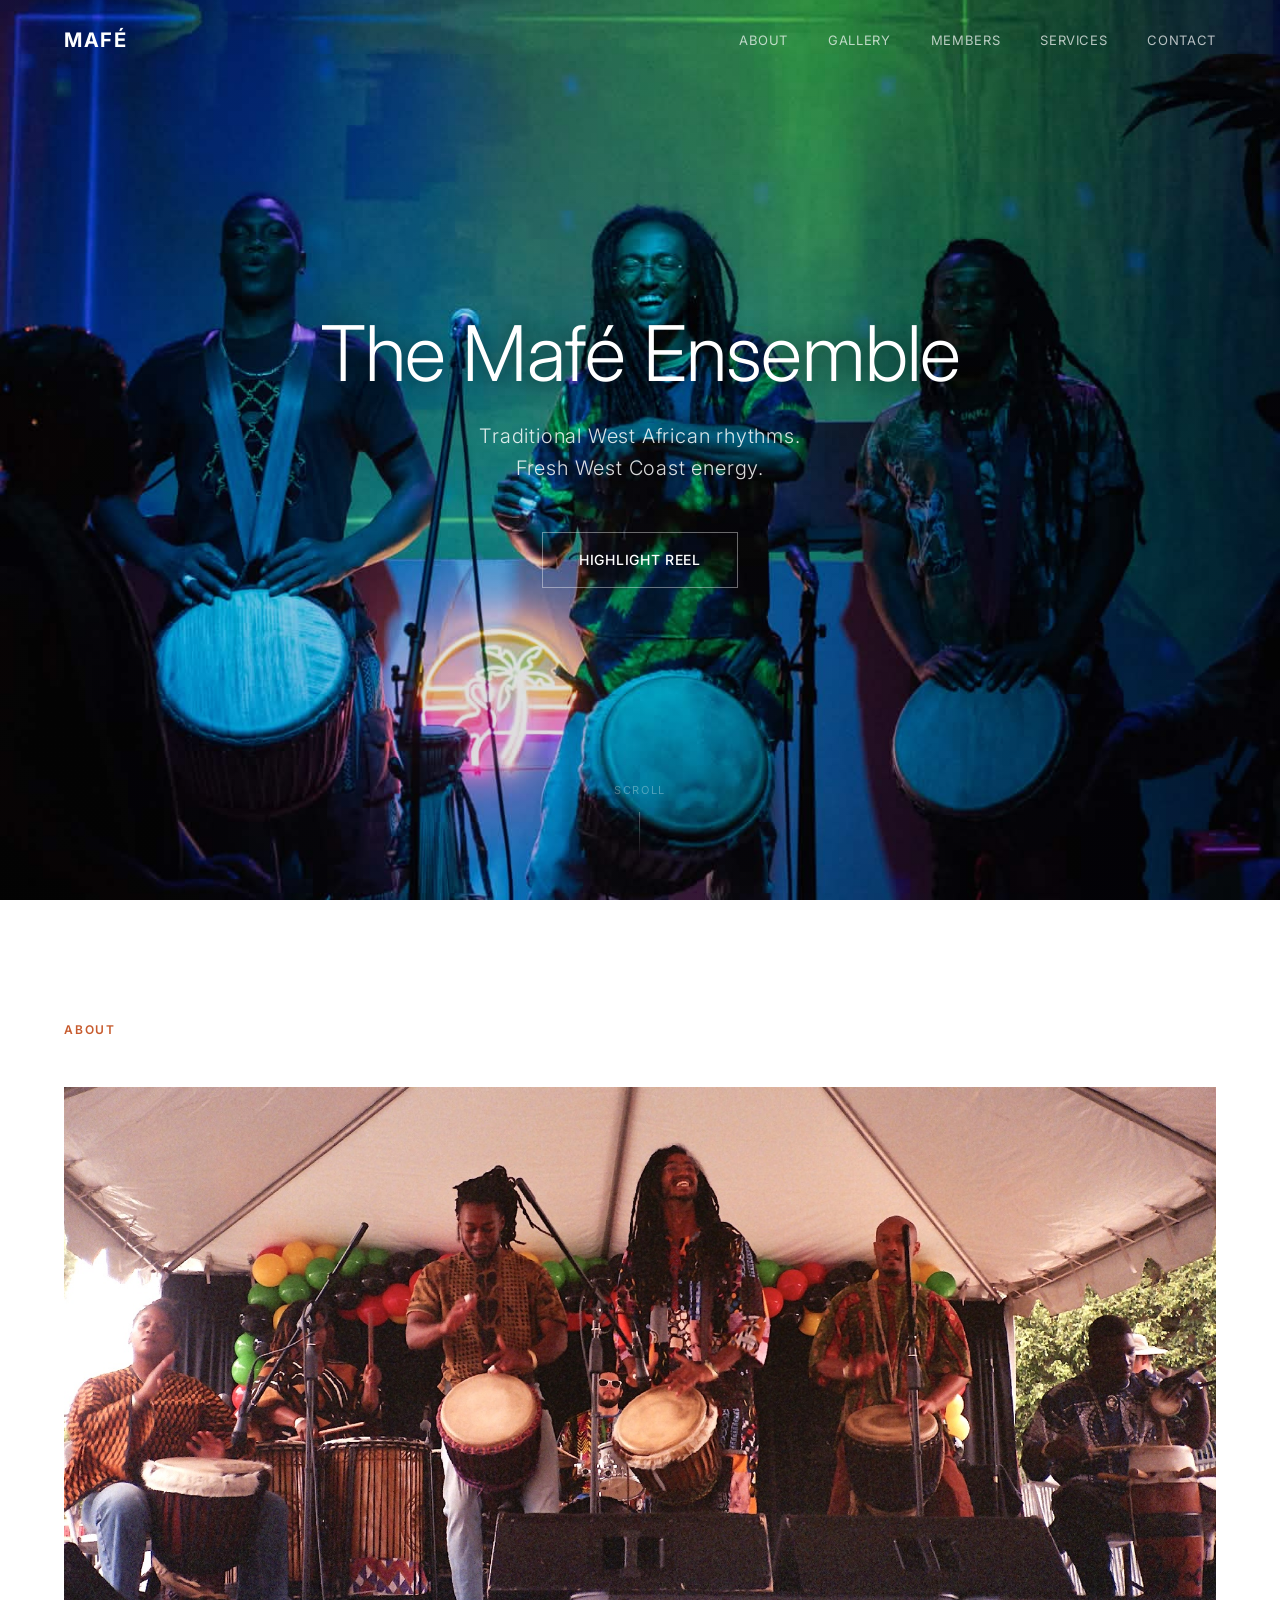
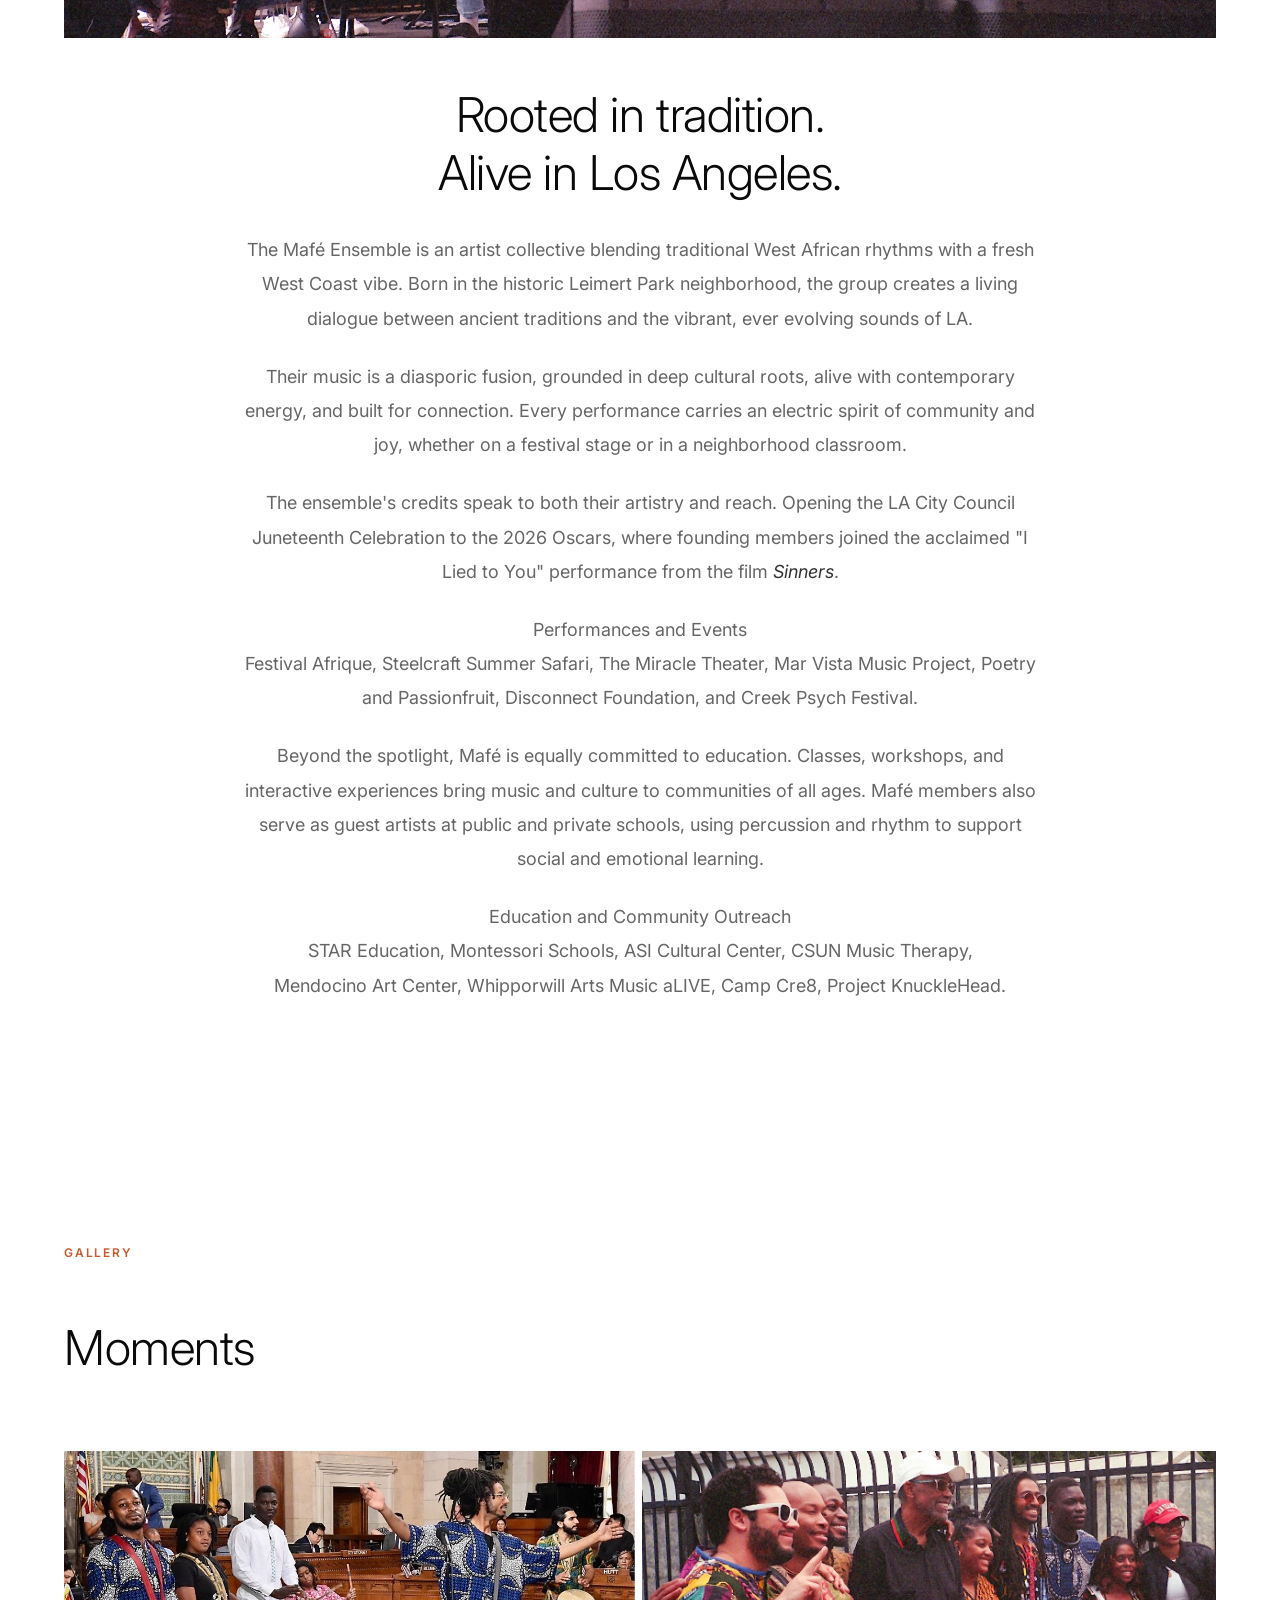
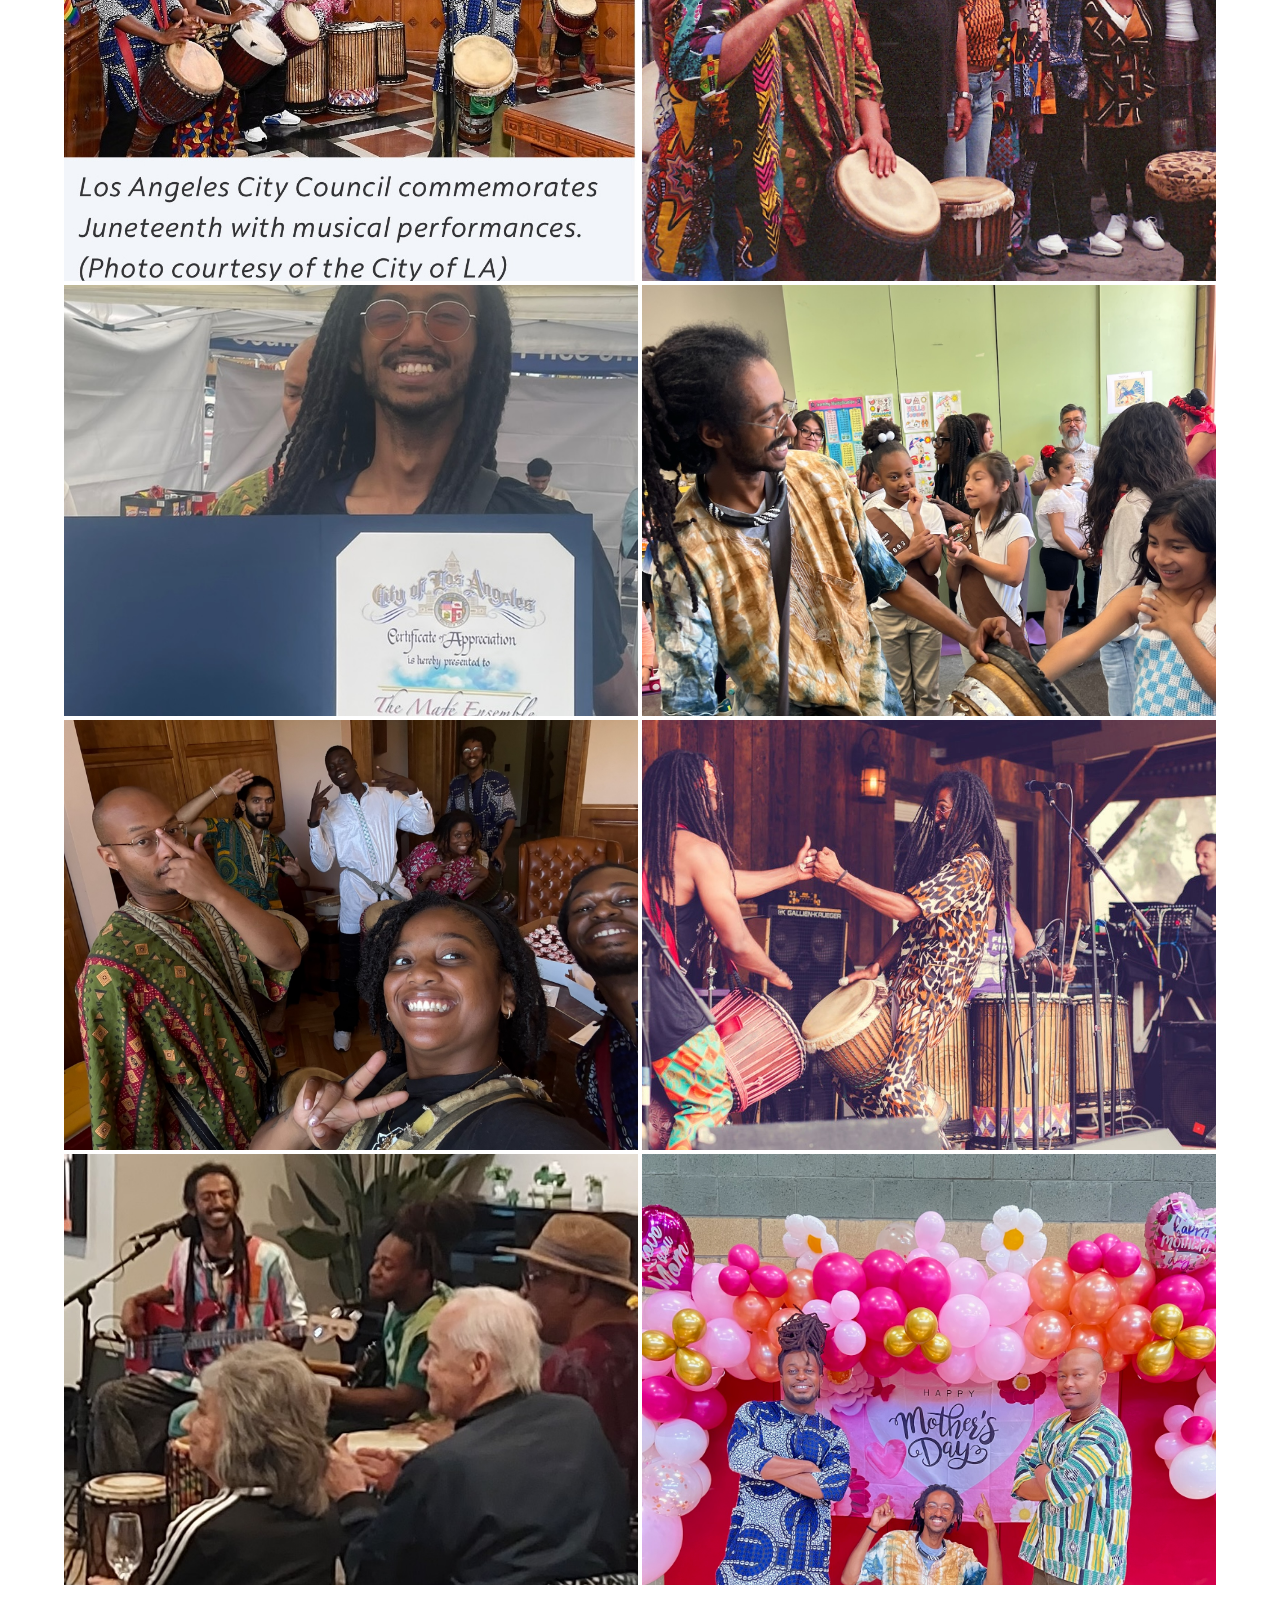
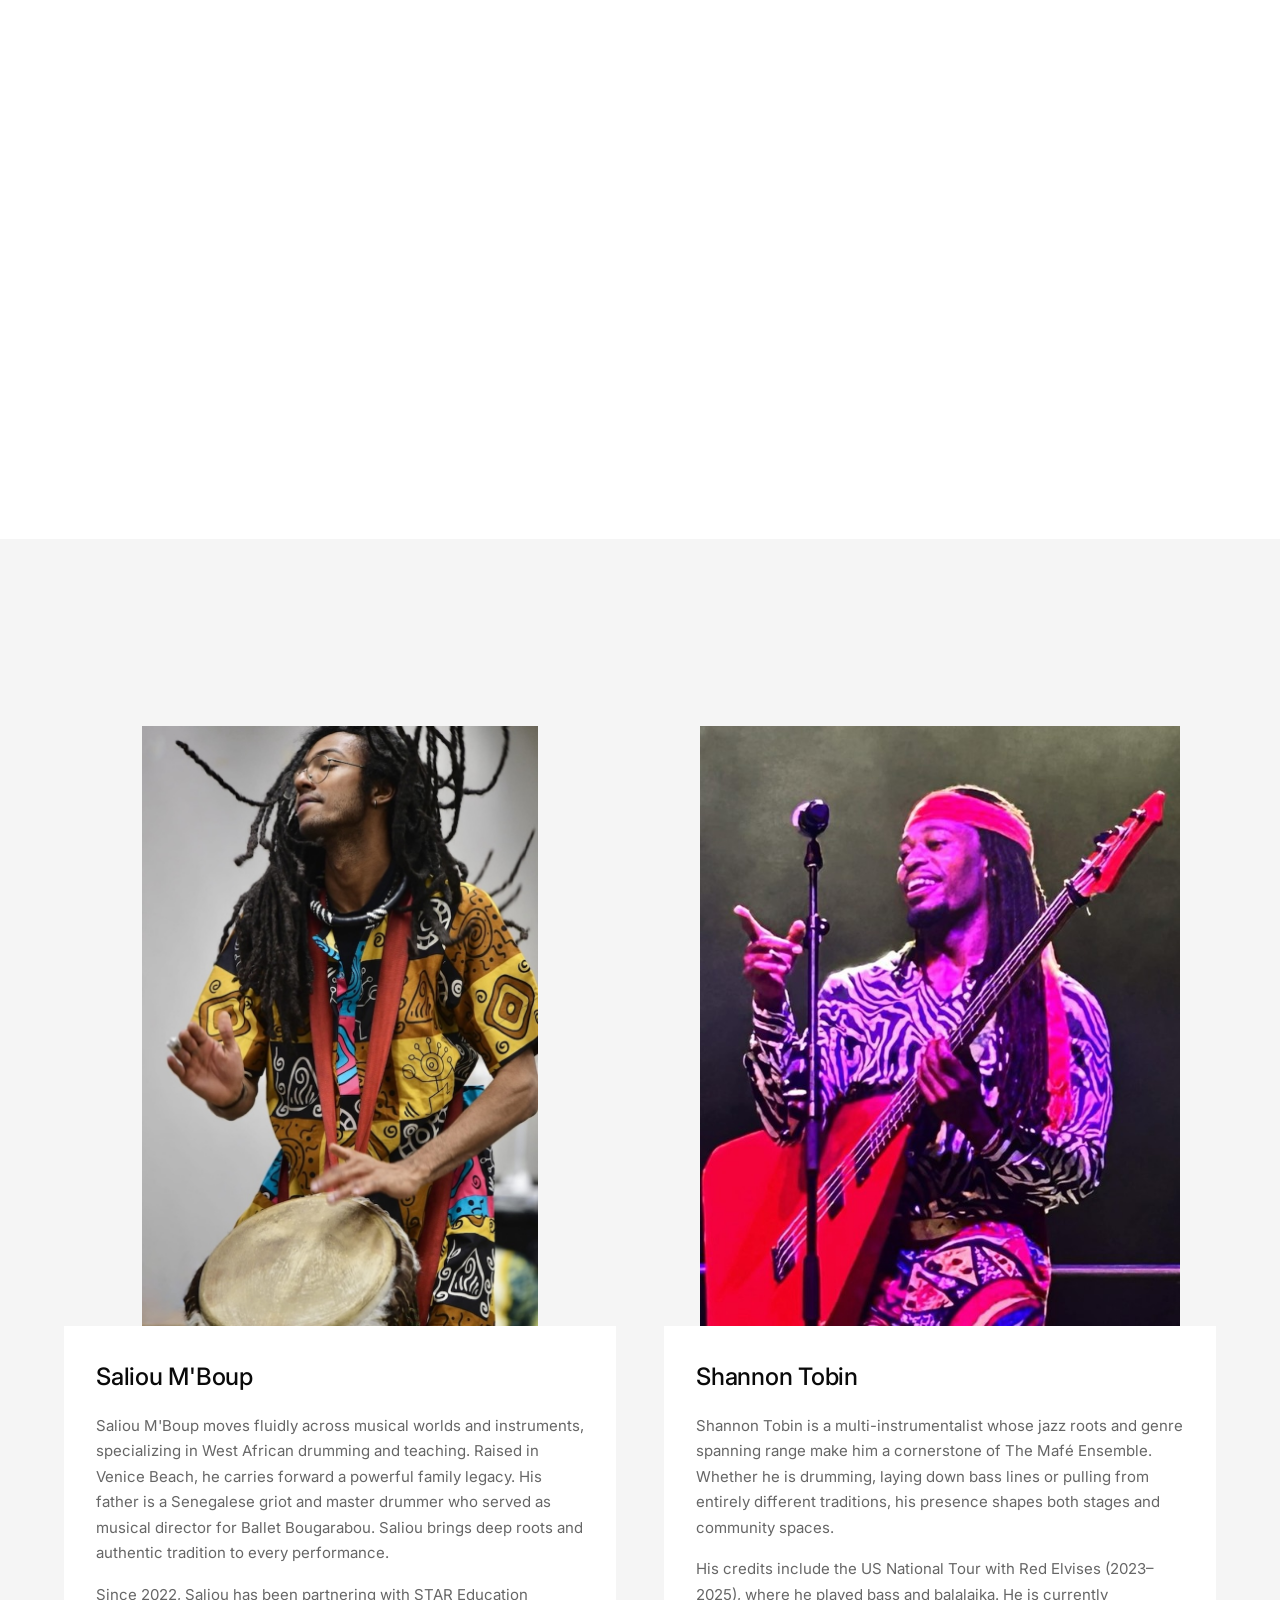
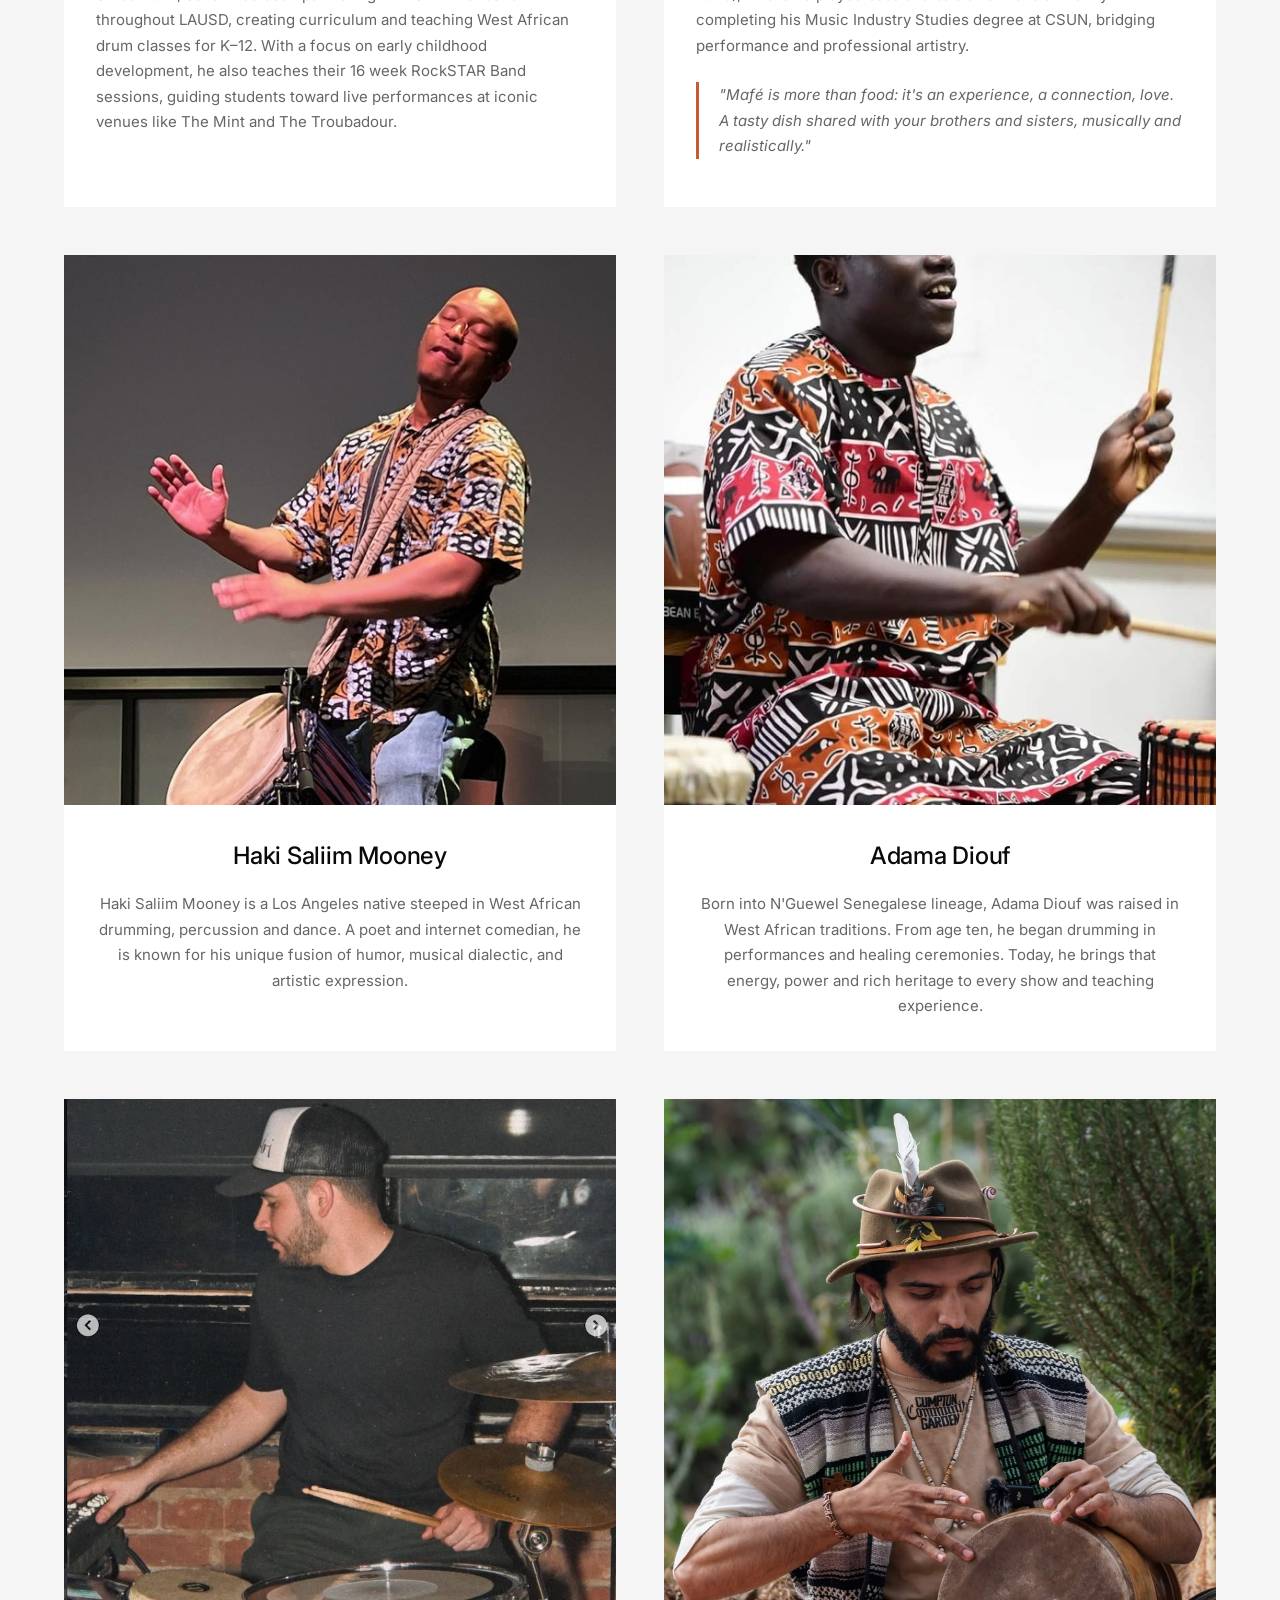
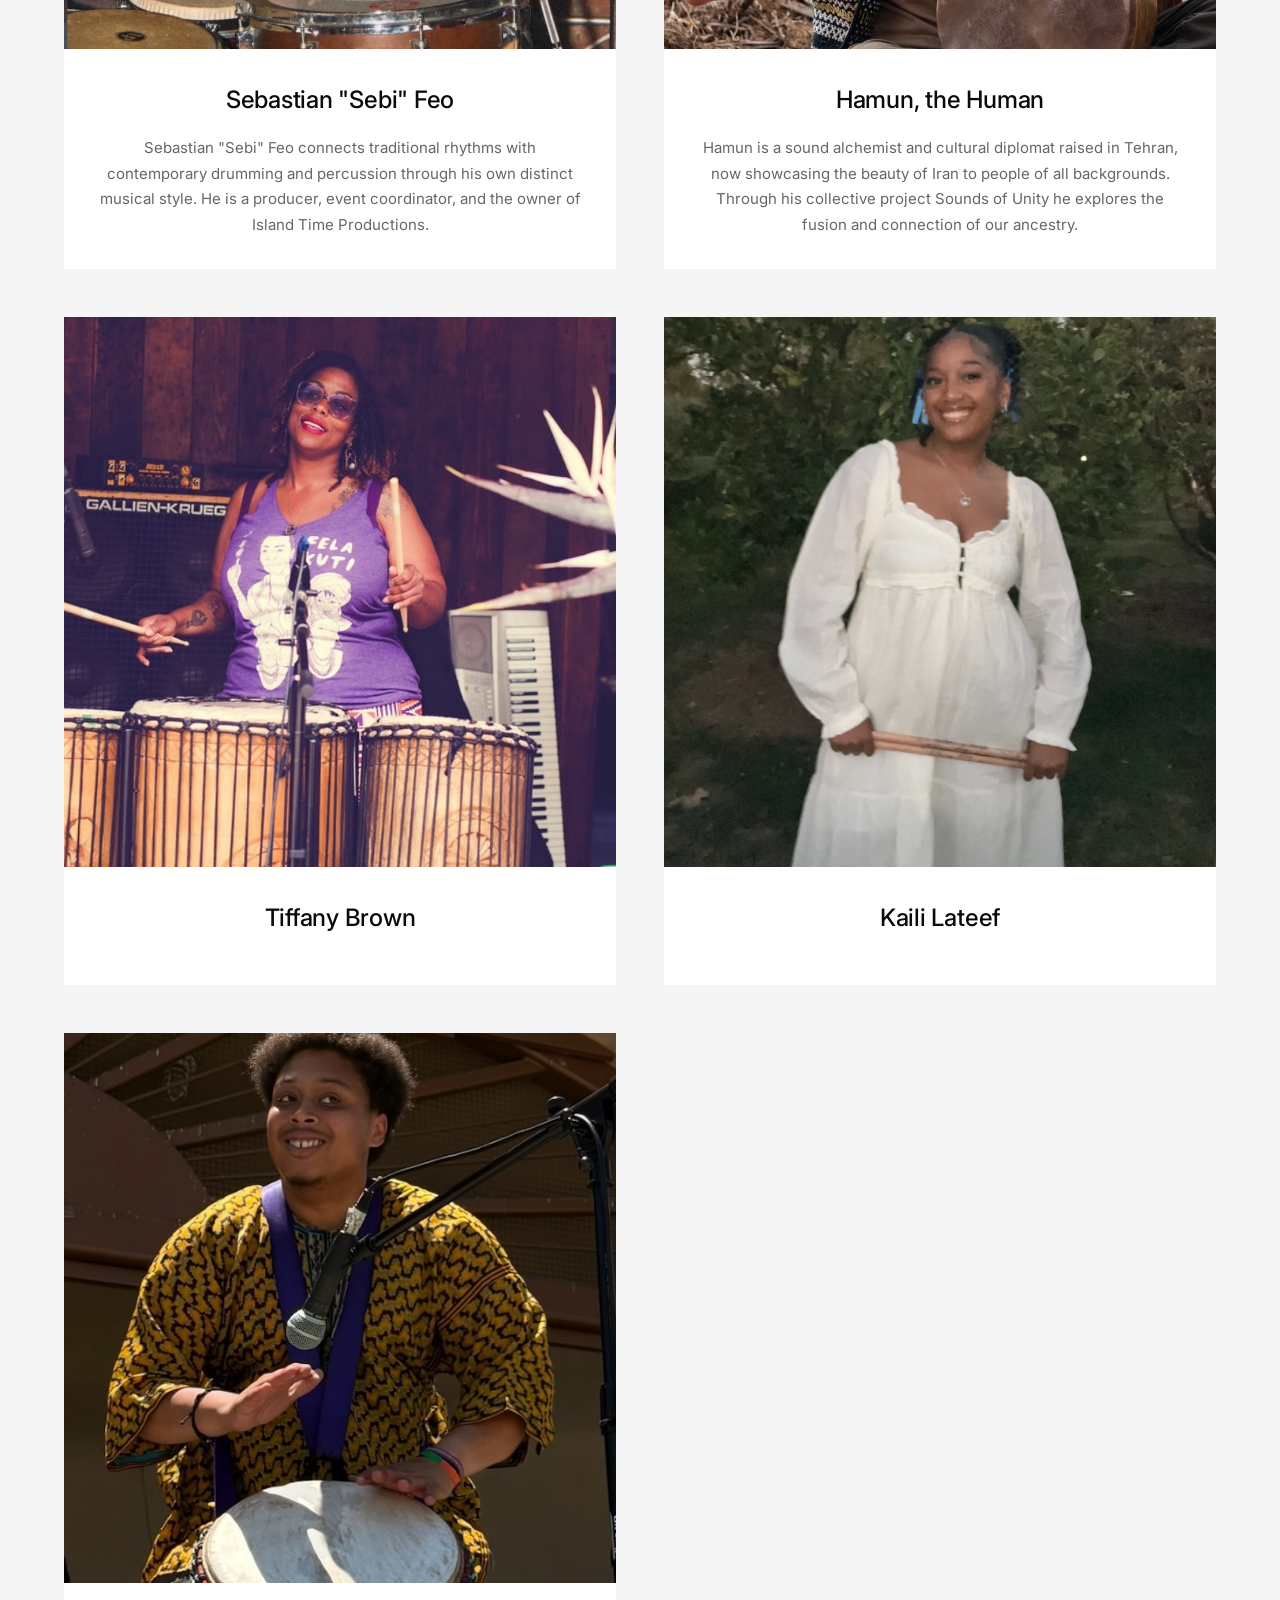
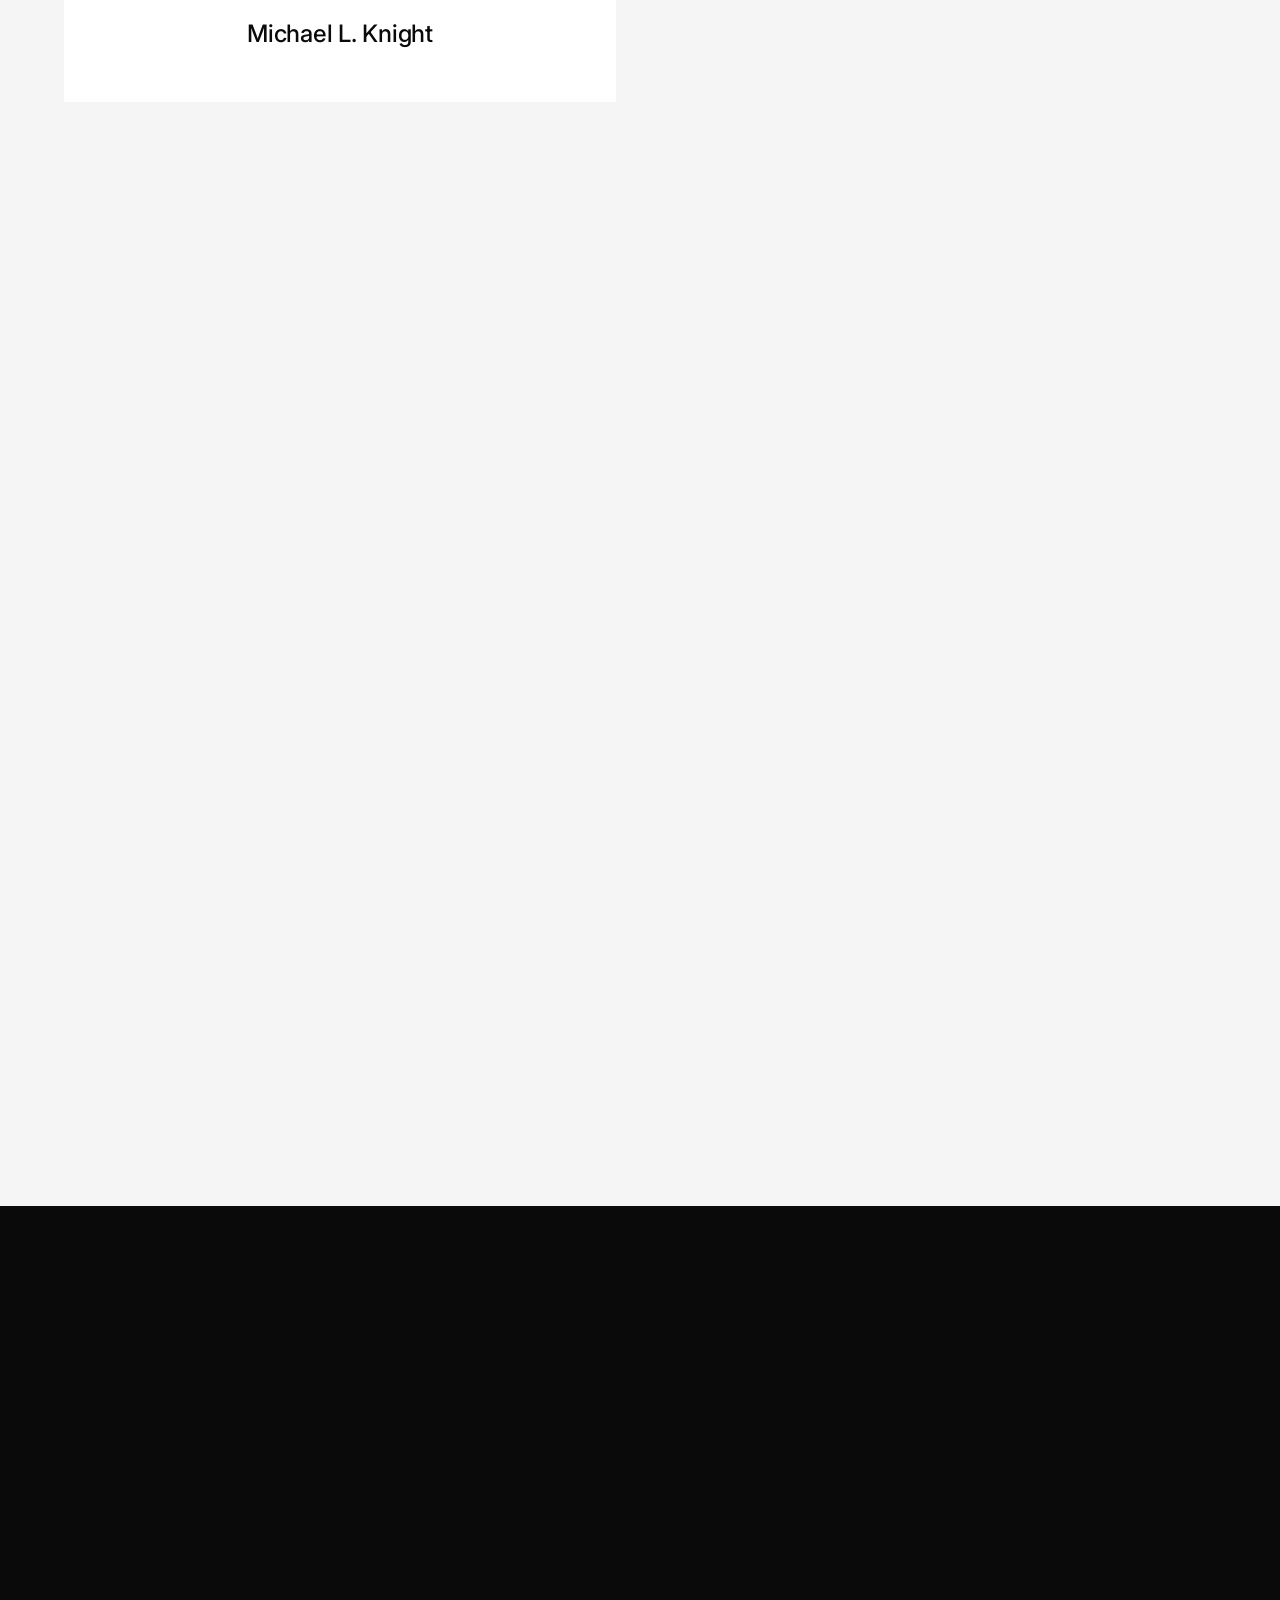
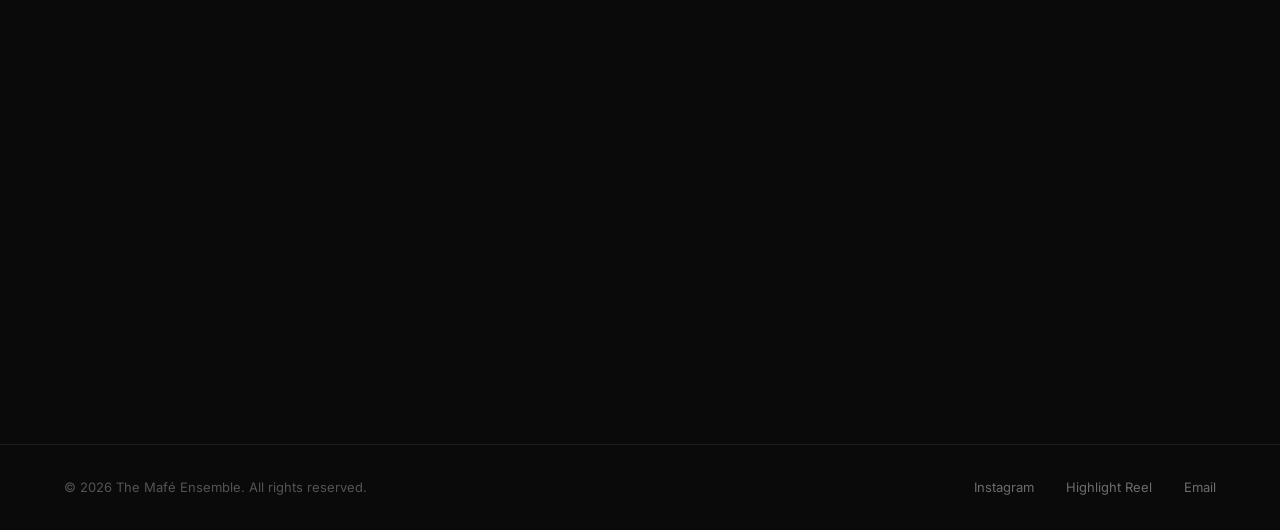
==== index.html @ 65947953 "Update about page education paragraph" ====
<!DOCTYPE html>
<html lang="en">
<head>
  <meta charset="UTF-8">
  <meta name="viewport" content="width=device-width, initial-scale=1.0">
  <title>The Mafé Ensemble — Traditional West African Rhythms</title>
  <meta name="description" content="The Mafé Ensemble is a West African drum collective based in Leimert Park, Los Angeles. Traditional West African rhythms with fresh West Coast energy.">
  
  <!-- Favicon -->
  <link rel="icon" href="data:image/svg+xml,<svg xmlns='http://www.w3.org/2000/svg' viewBox='0 0 100 100'><text y='.9em' font-size='90'>🥁</text></svg>">
  
  <!-- Social Meta Tags -->
  <meta property="og:title" content="The Mafé Ensemble — Traditional West African Rhythms">
  <meta property="og:description" content="West African drum collective based in Leimert Park, Los Angeles. Available for performances, workshops, and events.">
  <meta property="og:type" content="website">
  <meta property="og:url" content="https://themafeensemble.com">
  <meta property="og:image" content="./images/social-preview.jpg">
  <meta name="twitter:card" content="summary_large_image">
  
  <link rel="preconnect" href="https://fonts.googleapis.com">
  <link rel="preconnect" href="https://fonts.gstatic.com" crossorigin>
  <link href="https://fonts.googleapis.com/css2?family=Inter:wght@300;400;500;600;700&display=swap" rel="stylesheet">
  <link rel="stylesheet" href="styles.css">
</head>
<body>

  <!-- Navigation -->
  <nav class="nav" id="nav">
    <div class="nav__inner">
      <a href="#" class="nav__logo">Mafé</a>
      <button class="nav__toggle" id="nav-toggle" aria-label="Toggle menu">
        <span></span>
        <span></span>
        <span></span>
      </button>
      <ul class="nav__links" id="nav-links">
        <li><a href="#about">About</a></li>
        <li><a href="#gallery">Gallery</a></li>
        <li><a href="#members">Members</a></li>
        <li><a href="#services">Services</a></li>
        <li><a href="#contact">Contact</a></li>
      </ul>
    </div>
  </nav>

  <!-- Hero Section -->
  <header class="hero" id="hero">
    <!-- PHOTO INSTRUCTION: Replace the CSS background-image in styles.css -->
    <!-- with your group photo. Look for: .hero { background-image: ... } -->
    <div class="hero__bg"></div>
    <div class="hero__overlay"></div>
    <div class="hero__content">
      <h1 class="hero__title">The Mafé Ensemble</h1>
      <p class="hero__subtitle">Traditional West African rhythms.<br>Fresh West Coast energy.</p>
      <div class="hero__actions">
        <a href="https://youtube.com/shorts/HOGUIXe6sR4" target="_blank" rel="noopener noreferrer" class="btn btn--outline">Highlight Reel</a>
      </div>
    </div>
    <div class="hero__scroll">
      <span>Scroll</span>
      <div class="hero__scroll-line"></div>
    </div>
  </header>

  <!-- About Section -->
  <section class="section about" id="about">
    <div class="container">
      <div class="section__label">About</div>
      <div class="about__layout">
        <div class="about__image">
          <img src="./images/about-ensemble-new.jpg" alt="The Mafé Ensemble performing" loading="lazy">
        </div>
        <div class="about__text">
          <h2 class="about__heading">Rooted in tradition.<br>Alive in Los Angeles.</h2>
          <p>The Mafé Ensemble is an artist collective blending traditional West African rhythms with a fresh West Coast vibe. Born in the historic Leimert Park neighborhood, the group creates a living dialogue between ancient traditions and the vibrant, ever evolving sounds of LA.</p>
          <p>Their music is a diasporic fusion, grounded in deep cultural roots, alive with contemporary energy, and built for connection. Every performance carries an electric spirit of community and joy, whether on a festival stage or in a neighborhood classroom.</p>
          <p>The ensemble's credits speak to both their artistry and reach. Opening the LA City Council Juneteenth Celebration to the 2026 Oscars, where founding members joined the acclaimed "I Lied to You" performance from the film <em>Sinners</em>.</p>
          <p>Performances and Events<br>Festival Afrique, Steelcraft Summer Safari, The Miracle Theater, Mar Vista Music Project, Poetry and Passionfruit, Disconnect Foundation, and Creek Psych Festival.</p>
          <p>Beyond the spotlight, Mafé is equally committed to education. Classes, workshops, and interactive experiences bring music and culture to communities of all ages. Mafé members also serve as guest artists at public and private schools, using percussion and rhythm to support social and emotional learning.</p>
          <p>Education and Community Outreach<br>STAR Education, Montessori Schools, ASI Cultural Center, CSUN Music Therapy, Mendocino&nbsp;Art&nbsp;Center, Whipporwill Arts Music aLIVE, Camp Cre8, Project KnuckleHead.</p>
        </div>
      </div>
    </div>
  </section>

  <!-- Gallery Section -->
  <section class="section gallery" id="gallery">
    <div class="container">
      <div class="section__label">Gallery</div>
      <h2 class="gallery__heading">Moments</h2>
      <div class="gallery__grid">
        <div class="gallery__item">
          <img src="./images/gallery/photo-H.jpg" alt="Gallery photo H" loading="lazy" style="object-position: center 60%;">
        </div>
        <div class="gallery__item">
          <img src="./images/gallery/photo-E.jpg" alt="Gallery photo E" loading="lazy" style="object-position: center 60%;">
        </div>
        <div class="gallery__item">
          <img src="./images/gallery/photo-J.jpg" alt="Gallery photo J" loading="lazy">
        </div>
        <div class="gallery__item">
          <img src="./images/gallery/photo-B.jpg" alt="Gallery photo B" loading="lazy">
        </div>
        <div class="gallery__item">
          <img src="./images/gallery/photo-G.jpg" alt="Gallery photo G" loading="lazy">
        </div>
        <div class="gallery__item">
          <img src="./images/gallery/photo-A.jpg" alt="Gallery photo A" loading="lazy">
        </div>
        <div class="gallery__item">
          <img src="./images/gallery/photo-I.jpg" alt="Gallery photo I" loading="lazy">
        </div>
        <div class="gallery__item">
          <img src="./images/gallery/photo-C.jpg" alt="Gallery photo C" loading="lazy">
        </div>
        <div class="gallery__item">
          <img src="./images/gallery/photo-K.jpg" alt="Gallery photo K" loading="lazy">
        </div>
        <div class="gallery__item" >
          <img src="./images/gallery/photo-L.jpg" alt="Gallery photo L" loading="lazy" class="gallery__img--contain">
        </div>

      </div>
    </div>
  </section>

  <!-- Members Section -->
  <section class="section members" id="members">
    <div class="container">
      <div class="section__label">Members</div>
      
      <!-- Featured Members - Masonry Layout -->
      <div class="members__masonry">
        <article class="member-masonry member-masonry--tall member-masonry--sal">
          <div class="member-masonry__image">
            <img src="./sal-member.jpg" alt="Saliou M'Boup" loading="lazy">
          </div>
          <div class="member-masonry__info">
            <h3 class="member-masonry__name">Saliou M'Boup</h3>
            <div class="member-masonry__bio">
              <p>Saliou M'Boup moves fluidly across musical worlds and instruments, specializing in West African drumming and teaching. Raised in Venice Beach, he carries forward a powerful family legacy. His father is a Senegalese griot and master drummer who served as musical director for Ballet Bougarabou. Saliou brings deep roots and authentic tradition to every performance.</p>
              <p>Since 2022, Saliou has been partnering with STAR Education throughout LAUSD, creating curriculum and teaching West African drum classes for K–12. With a focus on early childhood development, he also teaches their 16 week RockSTAR Band sessions, guiding students toward live performances at iconic venues like The Mint and The Troubadour.</p>
            </div>
          </div>
        </article>
        <article class="member-masonry member-masonry--tall member-masonry--shannon">
          <div class="member-masonry__image">
            <img src="./shannon-member.jpg" alt="Shannon Tobin" loading="lazy">
          </div>
          <div class="member-masonry__info">
            <h3 class="member-masonry__name">Shannon Tobin</h3>
            <div class="member-masonry__bio">
              <p>Shannon Tobin is a multi-instrumentalist whose jazz roots and genre spanning range make him a cornerstone of The Mafé Ensemble. Whether he is drumming, laying down bass lines or pulling from entirely different traditions, his presence shapes both stages and community spaces.</p>
              <p>His credits include the US National Tour with Red Elvises (2023–2025), where he played bass and balalaika. He is currently completing his Music Industry Studies degree at CSUN, bridging performance and professional artistry.</p>
              <p class="member-masonry__quote">"Mafé is more than food: it's an experience, a connection, love. A tasty dish shared with your brothers and sisters, musically and realistically."</p>
            </div>
          </div>
        </article>
      </div>
      
      <!-- Other Members Row -->
      <div class="members__grid members__grid--secondary">
<article class="member-card">
          <div class="member-card__image">
            <img src="./haki-member.jpg" alt="Haki Saliim Mooney" loading="lazy" style="object-position: center 15%;">
          </div>
          <div class="member-card__info">
            <h3 class="member-card__name">Haki Saliim Mooney</h3>
            <p class="member-card__bio">Haki Saliim Mooney is a Los Angeles native steeped in West African drumming, percussion and dance. A poet and internet comedian, he is known for his unique fusion of humor, musical dialectic, and artistic expression.</p>
          </div>
        </article>
<article class="member-card">
          <div class="member-card__image">
            <img src="./adama-member.jpg" alt="Adama Diouf" loading="lazy">
          </div>
          <div class="member-card__info">
            <h3 class="member-card__name">Adama Diouf</h3>
            <p class="member-card__bio">Born into N'Guewel Senegalese lineage, Adama Diouf was raised in West African traditions. From age ten, he began drumming in performances and healing ceremonies. Today, he brings that energy, power and rich heritage to every show and teaching experience.</p>
          </div>
        </article>

<article class="member-card">
          <div class="member-card__image">
            <img src="./sebi-member.png" alt="Sebastian Sebi Feo" loading="lazy">
          </div>
          <div class="member-card__info">
            <h3 class="member-card__name">Sebastian "Sebi" Feo</h3>
            <p class="member-card__bio">Sebastian "Sebi" Feo connects traditional rhythms with contemporary drumming and percussion through his own distinct musical style. He is a producer, event coordinator, and the owner of Island Time Productions.</p>
          </div>
        </article>
        <article class="member-card">
          <div class="member-card__image">
            <img src="./hamun-member.jpg" alt="Hamun, the Human" loading="lazy">
          </div>
          <div class="member-card__info">
            <h3 class="member-card__name" style="white-space: nowrap;">Hamun, the Human</h3>
            <p class="member-card__bio">Hamun is a sound alchemist and cultural diplomat raised in Tehran, now showcasing the beauty of Iran to people of all backgrounds. Through his collective project Sounds of Unity he explores the fusion and connection of our ancestry.</p>
          </div>
        </article>
<article class="member-card">
          <div class="member-card__image">
            <img src="./member-new.jpg" alt="Tiffany Brown" loading="lazy">
          </div>
          <div class="member-card__info">
            <h3 class="member-card__name">Tiffany Brown</h3>
          </div>
        </article>
<article class="member-card">
          <div class="member-card__image">
            <img src="./kaili-member.jpg" alt="Kaili Lateef" loading="lazy">
          </div>
          <div class="member-card__info">
            <h3 class="member-card__name">Kaili Lateef</h3>
          </div>
        </article>
        <article class="member-card">
          <div class="member-card__image" style="height: 550px;">
            <img src="./michael-member.jpg" alt="Michael L. Knight" loading="lazy" style="width: 100%; height: 100%; object-fit: cover; object-position: center 15%;">
          </div>
          <div class="member-card__info">
            <h3 class="member-card__name">Michael L. Knight</h3>
          </div>
        </article>
      </div>
    </div>
  </section>

  <!-- Services Section -->
  <section class="section services" id="services">
    <div class="container">
      <div class="section__label">Services</div>
      <h2 class="services__heading">What We Offer</h2>
      <div class="services__grid">
        <article class="service-card">
          <div class="service-card__number">01</div>
          <h3 class="service-card__title">Performances</h3>
          <p class="service-card__desc">Dynamic performances for events, celebrations, museums, and festivals. Showcasing an expressive and versatile musical range, from deeply rooted rhythms to expansive collaborations.</p>
        </article>
        <article class="service-card">
          <div class="service-card__number">02</div>
          <h3 class="service-card__title">Interactive Experiences</h3>
          <p class="service-card__desc">Experiences shaped by rhythm, connection, and cultural exchange. Tailored to spark curiosity, encourage participation, and create memorable moments.</p>
        </article>
        <article class="service-card">
          <div class="service-card__number">03</div>
          <h3 class="service-card__title">Educational Programs &amp; Outreach</h3>
          <p class="service-card__desc">Engaging opportunities for schools, community organizations, cultural spaces, and special initiatives. From workshops to residencies, each program fosters learning and connection.</p>
        </article>
        <article class="service-card">
          <div class="service-card__number">04</div>
          <h3 class="service-card__title">Private &amp; Group Classes</h3>
          <p class="service-card__desc">Thoughtful instruction crafted to support a range of goals and experience levels. From West African drumming to bass, guitar, and more, classes are designed to meet learners where they are.</p>
        </article>
      </div>
    </div>
  </section>

  <!-- Contact Section -->
  <section class="section contact" id="contact">
    <div class="container">
      <div class="section__label">Contact</div>
      <div class="contact__grid">
        <div class="contact__info">
          <h2 class="contact__heading">Let's Create<br>Something Together</h2>
          <p class="contact__text">Whether you're planning an event, or would like to bring Mafé members to your school or community, we'd love to hear from you.</p>
          <ul class="contact__details">
            <li>
              <span class="contact__detail-label">Email</span>
              <a href="mailto:Contact@TheMafeEnsemble.com">Contact@TheMafeEnsemble.com</a>
            </li>
            <li>
              <span class="contact__detail-label">Instagram</span>
              <a href="https://instagram.com/TheMafeEnsemble" target="_blank" rel="noopener noreferrer">@TheMafeEnsemble</a>
            </li>
            <li>
              <span class="contact__detail-label">Highlight Reel</span>
              <a href="https://youtube.com/shorts/HOGUIXe6sR4" target="_blank" rel="noopener noreferrer">Watch Highlight Reel</a>
            </li>
            <li>
              <span class="contact__detail-label">Location</span>
              <span>Los Angeles</span>
            </li>
          </ul>
        </div>
        <div class="contact__form-wrap">
          <!-- NETLIFY FORM: Works automatically when deployed to Netlify -->
          <form class="contact__form" id="contact-form" name="contact" method="POST" data-netlify="true" netlify-honeypot="bot-field" action="/success">
            <input type="hidden" name="form-name" value="contact">
            <p class="hidden" style="display:none;">
              <label>Don't fill this out: <input name="bot-field"></label>
            </p>
            <div class="form__group">
              <label for="name" class="form__label">Name</label>
              <input type="text" id="name" name="name" class="form__input" required>
            </div>
            <div class="form__group">
              <label for="email" class="form__label">Email</label>
              <input type="email" id="email" name="email" class="form__input" required>
            </div>
            <div class="form__group">
              <label for="subject" class="form__label">Subject</label>
              <select id="subject" name="subject" class="form__input form__select" required>
                <option value="" disabled selected>Select a subject</option>
                <option value="booking">Event Booking</option>
                <option value="workshops">School Workshops</option>
                <option value="classes">Community Classes</option>
                <option value="private">Private Lessons</option>
                <option value="other">Other</option>
              </select>
            </div>
            <div class="form__group">
              <label for="message" class="form__label">Message</label>
              <textarea id="message" name="message" class="form__input form__textarea" rows="5" required></textarea>
            </div>
            <button type="submit" class="btn btn--primary btn--full">Send Message</button>
          </form>
          <div class="contact__form-success" id="form-success" hidden>
            <p>Thank you! We'll be in touch soon.</p>
          </div>
        </div>
      </div>
    </div>
  </section>

  <!-- Footer -->
  <footer class="footer">
    <div class="container footer__inner">
      <p class="footer__copy">&copy; 2026 The Mafé Ensemble. All rights reserved.</p>
      <div class="footer__links">
        <a href="https://instagram.com/TheMafeEnsemble" target="_blank" rel="noopener noreferrer">Instagram</a>
        <a href="https://youtube.com/shorts/HOGUIXe6sR4" target="_blank" rel="noopener noreferrer">Highlight Reel</a>
        <a href="mailto:Contact@TheMafeEnsemble.com">Email</a>
      </div>
    </div>
  </footer>

  <script src="script.js"></script>
</body>
</html>
---- styles.css ----
/* ============================================
   THE MAFÉ ENSEMBLE — Stylesheet
   ============================================ */

/* --- Reset & Base --- */
*, *::before, *::after {
  margin: 0;
  padding: 0;
  box-sizing: border-box;
}

:root {
  --black: #0A0A0A;
  --white: #FFFFFF;
  --terracotta: #C75B2E;
  --terracotta-light: #d4724a;
  --gray-100: #F5F5F5;
  --gray-200: #E8E8E8;
  --gray-400: #999999;
  --gray-600: #666666;
  --gray-800: #333333;
  --font: 'Inter', -apple-system, BlinkMacSystemFont, 'Segoe UI', sans-serif;
  --transition: 0.3s cubic-bezier(0.25, 0.46, 0.45, 0.94);
}

html {
  scroll-behavior: smooth;
  font-size: 16px;
}

body {
  font-family: var(--font);
  color: var(--black);
  background: var(--white);
  line-height: 1.6;
  -webkit-font-smoothing: antialiased;
  -moz-osx-font-smoothing: grayscale;
}

a {
  color: inherit;
  text-decoration: none;
}

img {
  max-width: 100%;
  display: block;
}

/* --- Container --- */
.container {
  width: 100%;
  max-width: 1200px;
  margin: 0 auto;
  padding: 0 24px;
}

/* --- Section --- */
.section {
  padding: 120px 0;
}

.section__label {
  font-size: 0.75rem;
  font-weight: 600;
  letter-spacing: 0.15em;
  text-transform: uppercase;
  color: var(--terracotta);
  margin-bottom: 48px;
}

/* --- Buttons --- */
.btn {
  display: inline-flex;
  align-items: center;
  justify-content: center;
  padding: 16px 36px;
  font-family: var(--font);
  font-size: 0.875rem;
  font-weight: 500;
  letter-spacing: 0.05em;
  text-transform: uppercase;
  border: none;
  border-radius: 0;
  cursor: pointer;
  transition: var(--transition);
}

.btn--primary {
  background: var(--terracotta);
  color: var(--white);
}

.btn--primary:hover {
  background: var(--terracotta-light);
}

.btn--outline {
  background: transparent;
  color: var(--white);
  border: 1px solid rgba(255, 255, 255, 0.4);
}

.btn--outline:hover {
  border-color: var(--white);
  background: rgba(255, 255, 255, 0.08);
}

.btn--full {
  width: 100%;
}

/* ============================================
   NAVIGATION
   ============================================ */
.nav {
  position: fixed;
  top: 0;
  left: 0;
  width: 100%;
  z-index: 1000;
  padding: 24px 0;
  transition: var(--transition);
}

.nav--scrolled {
  background: rgba(10, 10, 10, 0.95);
  backdrop-filter: blur(12px);
  padding: 16px 0;
}

.nav__inner {
  max-width: 1200px;
  margin: 0 auto;
  padding: 0 24px;
  display: flex;
  align-items: center;
  justify-content: space-between;
}

.nav__logo {
  font-size: 1.25rem;
  font-weight: 700;
  letter-spacing: 0.08em;
  text-transform: uppercase;
  color: var(--white);
}

.nav__links {
  display: flex;
  align-items: center;
  gap: 40px;
  list-style: none;
}

.nav__links a {
  font-size: 0.8125rem;
  font-weight: 400;
  letter-spacing: 0.05em;
  text-transform: uppercase;
  color: rgba(255, 255, 255, 0.7);
  transition: var(--transition);
}

.nav__links a:hover {
  color: var(--white);
}

.nav__cta {
  padding: 10px 24px;
  background: var(--terracotta) !important;
  color: var(--white) !important;
}

.nav__cta:hover {
  background: var(--terracotta-light) !important;
}

.nav__toggle {
  display: none;
  flex-direction: column;
  gap: 5px;
  background: none;
  border: none;
  cursor: pointer;
  padding: 4px;
}

.nav__toggle span {
  display: block;
  width: 24px;
  height: 2px;
  background: var(--white);
  transition: var(--transition);
}

/* ============================================
   HERO
   ============================================ */
.hero {
  position: relative;
  min-height: 100vh;
  display: flex;
  align-items: center;
  justify-content: center;
  background: var(--black);
  overflow: hidden;
}

.hero__bg {
  position: absolute;
  inset: 0;
  /* Replace hero-group.jpg with your actual photo filename */
  background-image: url('./images/hero-group.jpg');
  background-size: cover;
  background-position: center 70%;
  background-repeat: no-repeat;
}

.hero__overlay {
  position: absolute;
  inset: 0;
  /* Minimal overlay - maximum photo visibility */
  background: linear-gradient(to bottom, rgba(10, 10, 10, 0.05) 0%, rgba(10, 10, 10, 0.15) 100%);
}

.hero__content {
  position: relative;
  text-align: center;
  padding: 0 24px;
  max-width: 900px;
}

.hero__eyebrow {
  font-size: 0.75rem;
  font-weight: 600;
  letter-spacing: 0.2em;
  text-transform: uppercase;
  color: var(--terracotta);
  margin-bottom: 24px;
}

.hero__title {
  font-size: clamp(2rem, 6vw, 5rem);
  font-weight: 300;
  letter-spacing: -0.01em;
  color: var(--white);
  line-height: 1.1;
  margin-bottom: 24px;
  white-space: nowrap;
  text-shadow: 0 2px 20px rgba(0, 0, 0, 0.5);
}

.hero__subtitle {
  font-size: clamp(1rem, 2.5vw, 1.25rem);
  font-weight: 300;
  color: rgba(255, 255, 255, 0.85);
  letter-spacing: 0.04em;
  margin-bottom: 48px;
  line-height: 1.6;
}

.hero__actions {
  display: flex;
  gap: 16px;
  justify-content: center;
  flex-wrap: wrap;
}

.hero__scroll {
  position: absolute;
  bottom: 40px;
  left: 50%;
  transform: translateX(-50%);
  display: flex;
  flex-direction: column;
  align-items: center;
  gap: 12px;
  color: rgba(255, 255, 255, 0.3);
  font-size: 0.6875rem;
  letter-spacing: 0.15em;
  text-transform: uppercase;
}

.hero__scroll-line {
  width: 1px;
  height: 48px;
  background: linear-gradient(to bottom, rgba(255,255,255,0.3), transparent);
  animation: scrollPulse 2s ease-in-out infinite;
}

@keyframes scrollPulse {
  0%, 100% { opacity: 0.3; }
  50% { opacity: 1; }
}

/* ============================================
   ABOUT
   ============================================ */
.about {
  background: var(--white);
}

.about__layout {
  display: flex;
  flex-direction: column;
  gap: 48px;
}

.about__image {
  width: 100%;
}

.about__image img {
  width: 100%;
  height: auto;
  max-height: 80vh;
  object-fit: cover;
}

.about__text {
  max-width: 800px;
  margin: 0 auto;
  text-align: center;
}

.about__heading {
  font-size: clamp(2rem, 4vw, 3rem);
  font-weight: 300;
  line-height: 1.2;
  margin-bottom: 32px;
  letter-spacing: -0.01em;
}

.about__text p {
  font-size: 1.125rem;
  line-height: 1.9;
  color: var(--gray-600);
  margin-bottom: 24px;
}

.about__text p:last-child {
  margin-bottom: 0;
}

.about__text em {
  font-style: italic;
  color: var(--gray-800);
}

/* ============================================
   MEMBERS
   ============================================ */
.members {
  background: var(--gray-100);
}

.members__heading {
  font-size: clamp(2rem, 4vw, 3rem);
  font-weight: 300;
  margin-bottom: 64px;
  letter-spacing: -0.01em;
}

/* Featured Members - Masonry Layout */
.members__founding {
  margin-bottom: 48px;
}

.members__founding img {
  width: 100%;
  max-height: 500px;
  object-fit: cover;
  display: block;
}

.members__masonry {
  display: grid;
  grid-template-columns: repeat(2, 1fr);
  gap: 48px;
  margin-bottom: 48px;
  align-items: stretch;
}

.member-masonry {
  background: var(--white);
  display: flex;
  flex-direction: column;
}

.member-masonry--tall {
  grid-row: span 2;
}

.member-masonry__image {
  overflow: hidden;
  height: 500px;
}

.member-masonry__image {
  overflow: hidden;
  height: auto;
  max-height: 600px;
  display: flex;
  align-items: flex-start;
  justify-content: center;
  background: var(--gray-100);
}

.member-masonry__image img {
  width: 100%;
  height: auto;
  max-height: 600px;
  object-fit: contain;
  display: block;
}

.member-masonry--tall,
.member-masonry--sal,
.member-masonry--shannon {
  min-height: 950px;
}

.member-masonry__info {
  padding: 32px;
}

.member-masonry__name {
  font-size: 1.5rem;
  font-weight: 500;
  margin-bottom: 16px;
  letter-spacing: -0.01em;
}

.member-masonry__bio p {
  font-size: 0.9375rem;
  line-height: 1.7;
  color: var(--gray-600);
  margin-bottom: 16px;
}

.member-masonry__quote {
  font-style: italic;
  border-left: 3px solid var(--terracotta);
  padding-left: 20px;
  margin-top: 24px;
  color: var(--gray-800);
}

/* Secondary Members - 2 Column Grid */
.members__grid {
  display: grid;
  grid-template-columns: repeat(2, 1fr);
  gap: 48px;
}

.members__grid--secondary {
  max-width: 1200px;
  margin: 0 auto;
  grid-template-columns: repeat(2, 1fr);
}

.member-card {
  background: var(--white);
  overflow: hidden;
  display: flex;
  flex-direction: column;
}

.member-card__image {
  overflow: hidden;
  height: 550px;
}

.member-card__image img {
  width: 100%;
  height: 100%;
  object-fit: cover;
}

.member-card__info {
  padding: 32px;
}

.member-card__name {
  font-size: 1.5rem;
  font-weight: 500;
  margin-bottom: 16px;
  letter-spacing: -0.01em;
  text-align: center;
}

.member-card__bio {
  font-size: 0.9375rem;
  line-height: 1.7;
  color: var(--gray-600);
  text-align: center;
}

@media (max-width: 968px) {
  .members__masonry {
    grid-template-columns: 1fr;
  }
  
  .member-masonry--tall {
    grid-row: span 1;
  }
  
  .members__grid {
    grid-template-columns: 1fr;
  }
}

/* ============================================
   SERVICES
   ============================================ */
.services {
  background: var(--gray-100);
}

.services__heading {
  font-size: clamp(2rem, 4vw, 3rem);
  font-weight: 300;
  margin-bottom: 64px;
  letter-spacing: -0.01em;
}

.services__grid {
  display: grid;
  grid-template-columns: repeat(2, 1fr);
  gap: 2px;
}

.service-card {
  background: var(--white);
  padding: 48px 40px;
  transition: var(--transition);
}

.service-card:hover {
  background: var(--black);
  color: var(--white);
}

.service-card:hover .service-card__desc {
  color: rgba(255, 255, 255, 0.85);
}

.service-card:hover .service-card__number {
  color: var(--terracotta);
}

.service-card__number {
  font-size: 0.75rem;
  font-weight: 600;
  color: var(--gray-400);
  margin-bottom: 24px;
  letter-spacing: 0.05em;
  transition: var(--transition);
}

.service-card__title {
  font-size: 1.375rem;
  font-weight: 500;
  margin-bottom: 16px;
  letter-spacing: -0.01em;
}

.service-card__desc {
  font-size: 0.9375rem;
  line-height: 1.7;
  color: var(--gray-600);
  transition: var(--transition);
}

/* ============================================
   GALLERY
   ============================================ */
.gallery {
  background: var(--white);
}

.gallery__heading {
  font-size: clamp(2rem, 4vw, 3rem);
  font-weight: 300;
  margin-bottom: 64px;
  letter-spacing: -0.01em;
}

.gallery__grid {
  display: grid;
  grid-template-columns: repeat(2, 1fr);
  gap: 4px;
}

.gallery__item {
  aspect-ratio: 4 / 3;
  overflow: hidden;
}

.gallery__item img {
  width: 100%;
  height: 100%;
  object-fit: cover;
  transition: transform 0.6s cubic-bezier(0.25, 0.46, 0.45, 0.94);
}

.gallery__item:hover img {
  transform: scale(1.05);
}

/* Placeholder images */
.placeholder-image {
  width: 100%;
  height: 100%;
  min-height: 300px;
  background: var(--gray-200);
  display: flex;
  align-items: center;
  justify-content: center;
  color: var(--gray-400);
  font-size: 0.875rem;
  font-weight: 500;
  letter-spacing: 0.05em;
  text-transform: uppercase;
  border: 2px dashed var(--gray-400);
}

.placeholder-image--gallery {
  min-height: unset;
  height: 100%;
  border: 1px dashed var(--gray-400);
}

/* Gallery image hover effect - works when real images are added */
.gallery__item img {
  width: 100%;
  height: 100%;
  object-fit: cover;
  transition: transform 0.6s cubic-bezier(0.25, 0.46, 0.45, 0.94);
}

.gallery__item:hover img {
  transform: scale(1.05);
}

/* ============================================
   CONTACT
   ============================================ */
.contact {
  background: var(--black);
  color: var(--white);
}

.contact .section__label {
  color: var(--terracotta);
}

.contact__grid {
  display: grid;
  grid-template-columns: 1fr 1fr;
  gap: 80px;
}

.contact__heading {
  font-size: clamp(2rem, 4vw, 3rem);
  font-weight: 300;
  line-height: 1.2;
  margin-bottom: 24px;
  letter-spacing: -0.01em;
}

.contact__text {
  color: rgba(255, 255, 255, 0.85);
  line-height: 1.8;
  margin-bottom: 48px;
}

.contact__details {
  list-style: none;
  display: flex;
  flex-direction: column;
  gap: 20px;
}

.contact__details li {
  display: flex;
  flex-direction: column;
  gap: 4px;
}

.contact__detail-label {
  font-size: 0.6875rem;
  font-weight: 600;
  letter-spacing: 0.15em;
  text-transform: uppercase;
  color: var(--terracotta);
}

.contact__details a,
.contact__details span:not(.contact__detail-label) {
  font-size: 0.9375rem;
  color: rgba(255, 255, 255, 0.8);
  transition: var(--transition);
}

.contact__details a:hover {
  color: var(--white);
}

/* Form */
.form__group {
  margin-bottom: 24px;
}

.form__label {
  display: block;
  font-size: 0.6875rem;
  font-weight: 600;
  letter-spacing: 0.15em;
  text-transform: uppercase;
  color: rgba(255, 255, 255, 0.5);
  margin-bottom: 8px;
}

.form__input {
  width: 100%;
  padding: 14px 0;
  font-family: var(--font);
  font-size: 1rem;
  color: var(--white);
  background: transparent;
  border: none;
  border-bottom: 1px solid rgba(255, 255, 255, 0.15);
  outline: none;
  transition: var(--transition);
}

.form__input:focus {
  border-bottom-color: var(--terracotta);
}

.form__input::placeholder {
  color: rgba(255, 255, 255, 0.3);
}

.form__select {
  appearance: none;
  cursor: pointer;
}

.form__select option {
  background: var(--black);
  color: var(--white);
}

.form__textarea {
  resize: vertical;
  min-height: 100px;
}

.contact__form-success {
  padding: 40px;
  text-align: center;
  color: var(--terracotta);
  font-size: 1.125rem;
  font-weight: 500;
}

/* ============================================
   FOOTER
   ============================================ */
.footer {
  background: var(--black);
  border-top: 1px solid rgba(255, 255, 255, 0.08);
  padding: 32px 0;
}

.footer__inner {
  display: flex;
  align-items: center;
  justify-content: space-between;
}

.footer__copy {
  font-size: 0.8125rem;
  color: rgba(255, 255, 255, 0.3);
}

.footer__links {
  display: flex;
  gap: 32px;
}

.footer__links a {
  font-size: 0.8125rem;
  color: rgba(255, 255, 255, 0.4);
  transition: var(--transition);
}

.footer__links a:hover {
  color: var(--white);
}

/* ============================================
   ANIMATIONS (Intersection Observer)
   ============================================ */
.fade-up {
  opacity: 0;
  transform: translateY(32px);
  transition: opacity 0.8s ease, transform 0.8s ease;
}

.fade-up.visible {
  opacity: 1;
  transform: translateY(0);
}

/* ============================================
   RESPONSIVE
   ============================================ */
@media (max-width: 968px) {
  .section {
    padding: 80px 0;
  }

  .about__layout {
    gap: 40px;
  }

  .about__image img {
    max-height: 60vh;
  }

  .about__text {
    text-align: left;
  }

  .services__grid {
    grid-template-columns: 1fr;
    gap: 2px;
  }

  .gallery__grid {
    grid-template-columns: repeat(2, 1fr);
  }

  .contact__grid {
    grid-template-columns: 1fr;
    gap: 64px;
  }
}

@media (max-width: 768px) {
  .nav__toggle {
    display: flex;
  }

  .nav__links {
    position: fixed;
    top: 0;
    right: -100%;
    width: 80%;
    max-width: 320px;
    height: 100vh;
    background: var(--black);
    flex-direction: column;
    justify-content: center;
    gap: 32px;
    padding: 40px;
    transition: right 0.4s cubic-bezier(0.25, 0.46, 0.45, 0.94);
  }

  .nav__links.open {
    right: 0;
  }

  .nav__links a {
    font-size: 1rem;
    color: rgba(255, 255, 255, 0.8);
  }

  .hero__scroll {
    display: none;
  }

  .footer__inner {
    flex-direction: column;
    gap: 16px;
    text-align: center;
  }
}

@media (max-width: 480px) {
  .gallery__grid {
    grid-template-columns: 1fr;
  }

  .hero__actions {
    flex-direction: column;
    align-items: center;
  }

  .btn {
    width: 100%;
    max-width: 280px;
  }

  .service-card {
    padding: 32px 24px;
  }
}

/* Ensure consistent card heights */
.member-card {
  min-height: 100%;
}

/* Adjust gallery image positioning to show more heads */
.gallery__item img {
  object-position: center 20%;
}

/* Show full image without cropping for photo L */
.gallery__img--contain {
  object-fit: contain;
  object-position: center;
  background: var(--black);
}
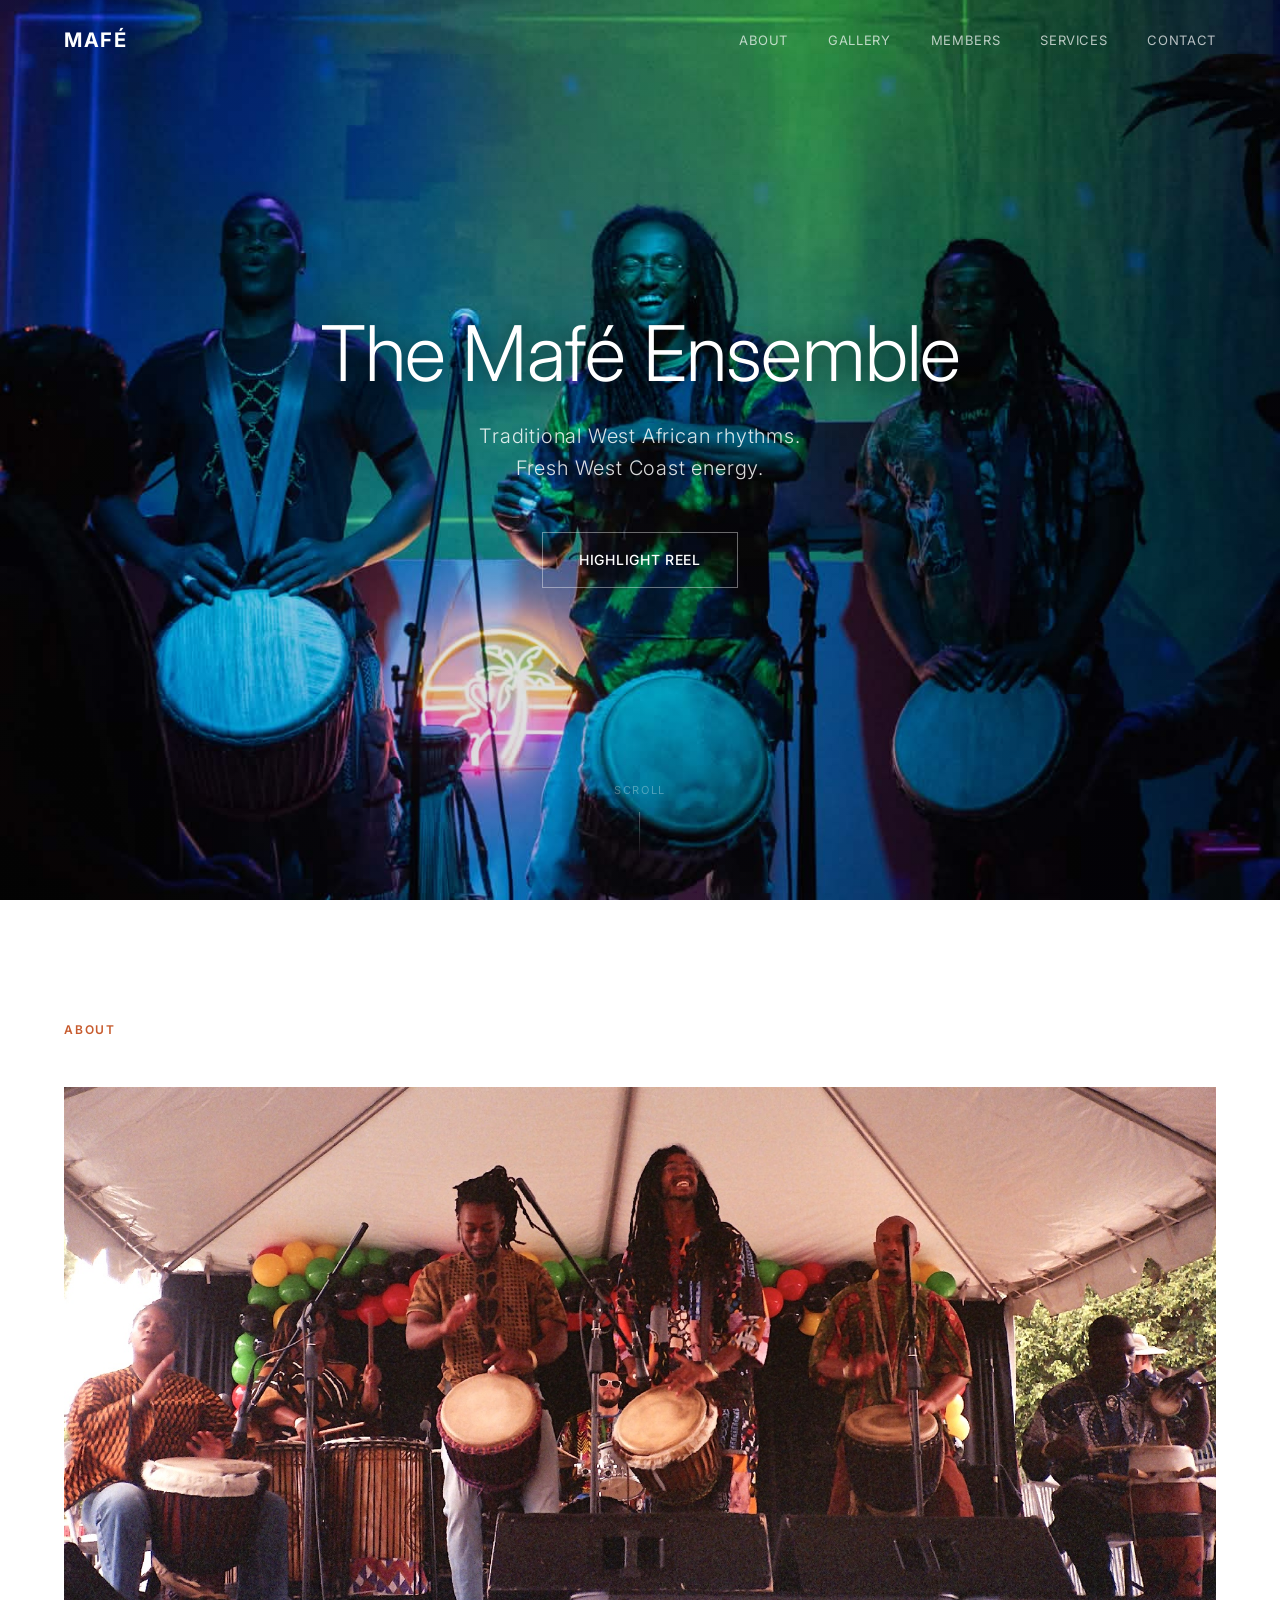
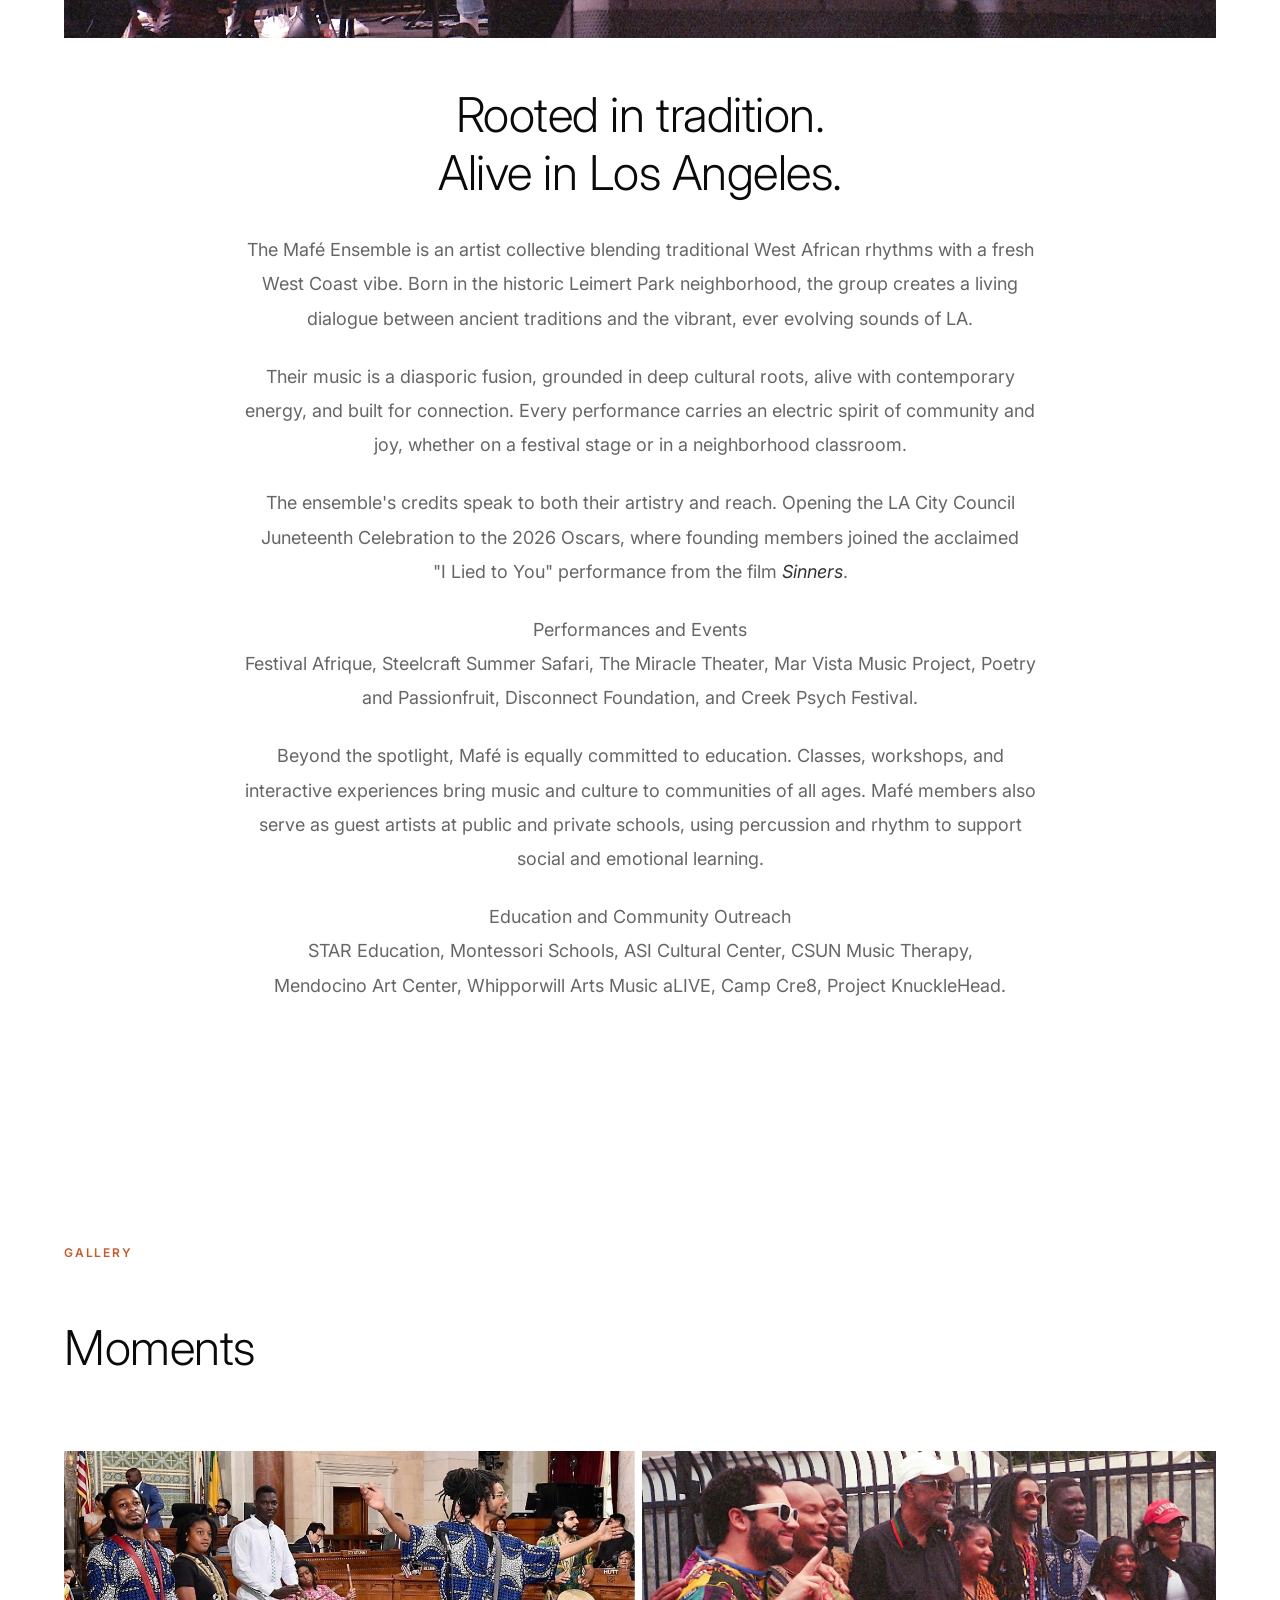
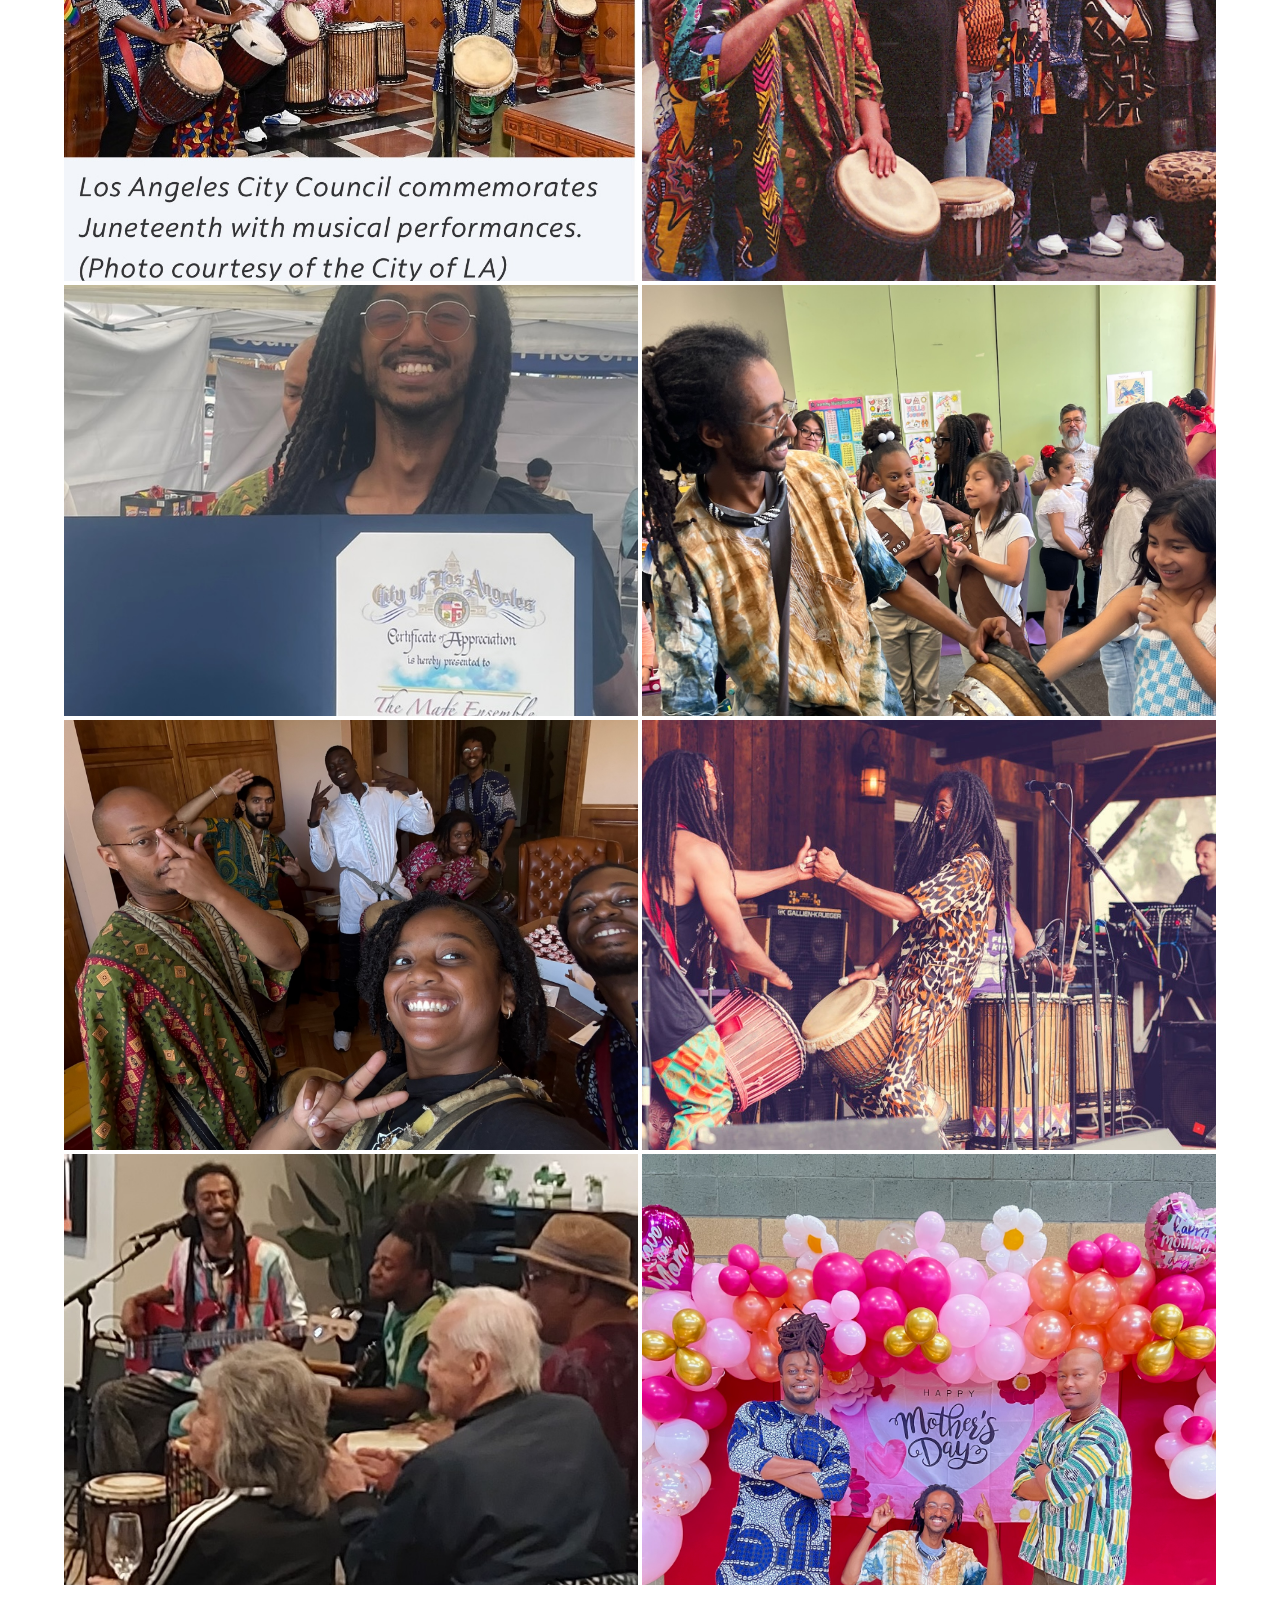
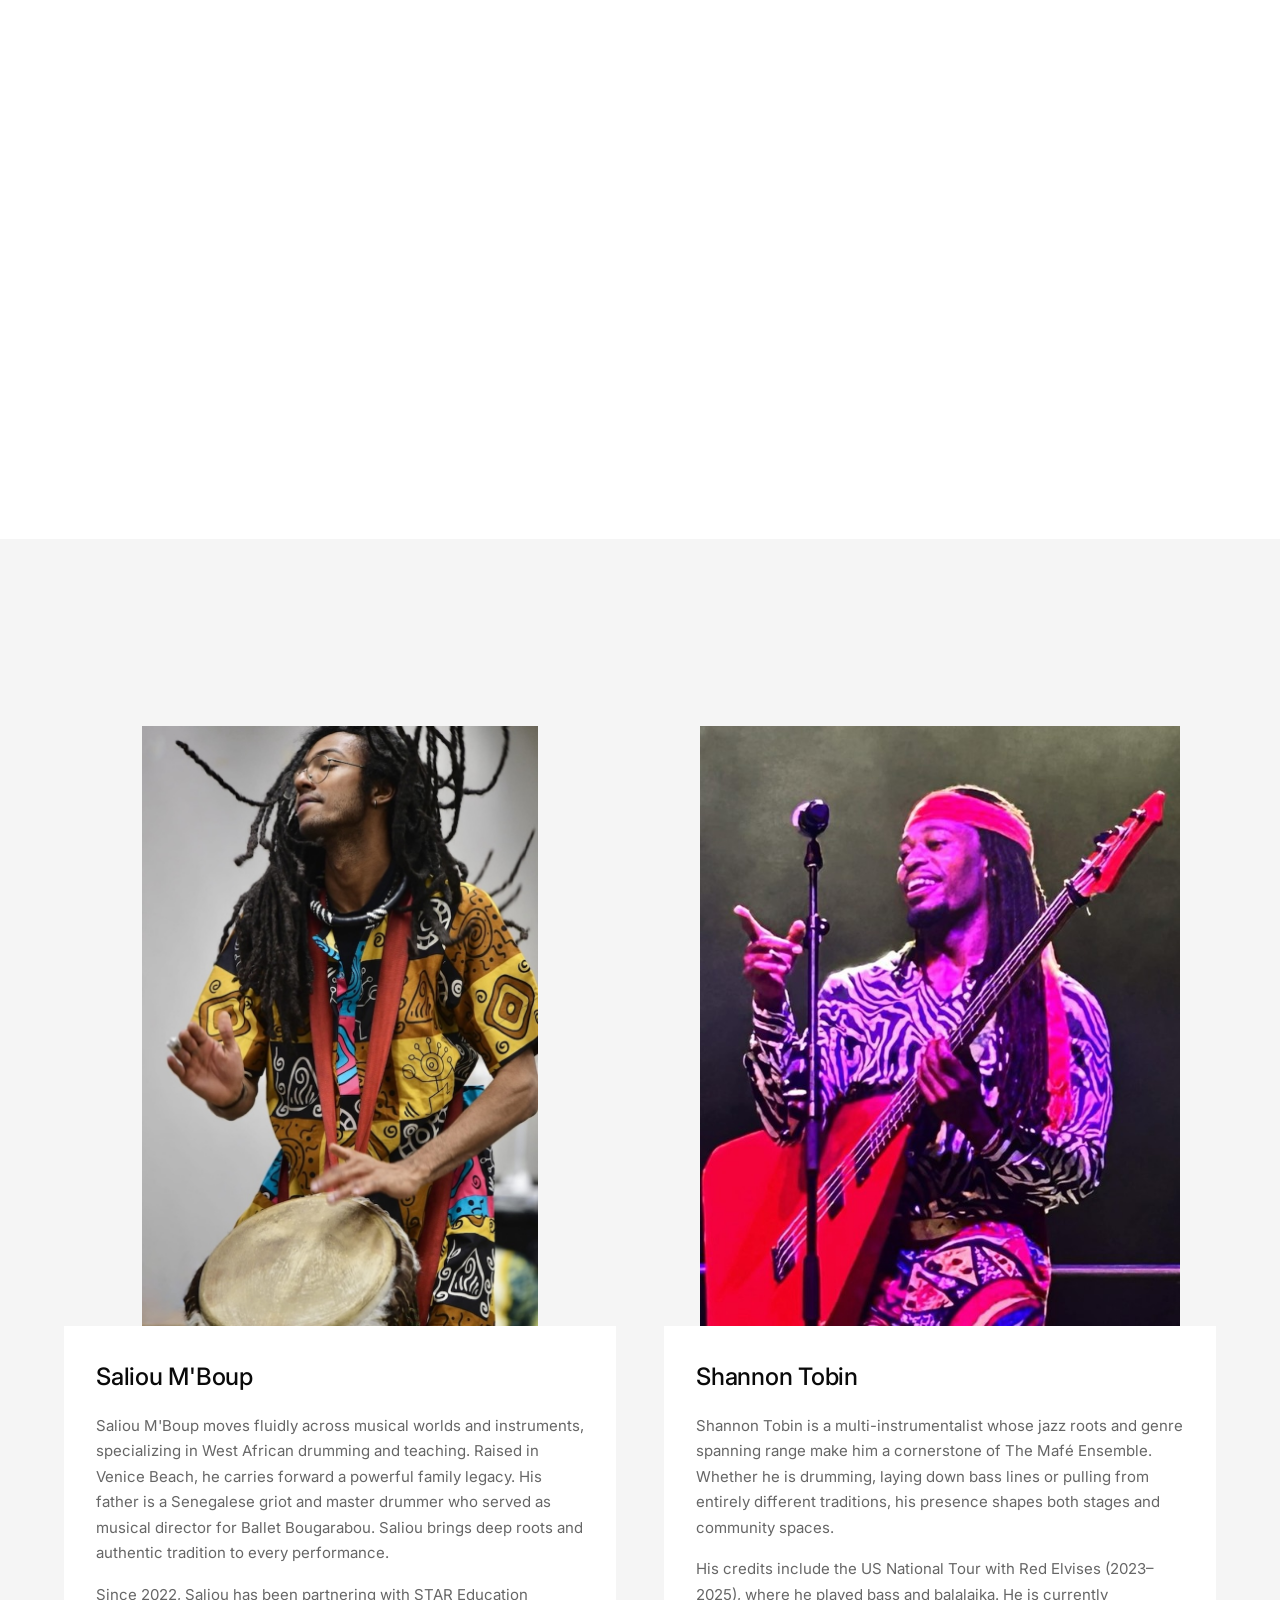
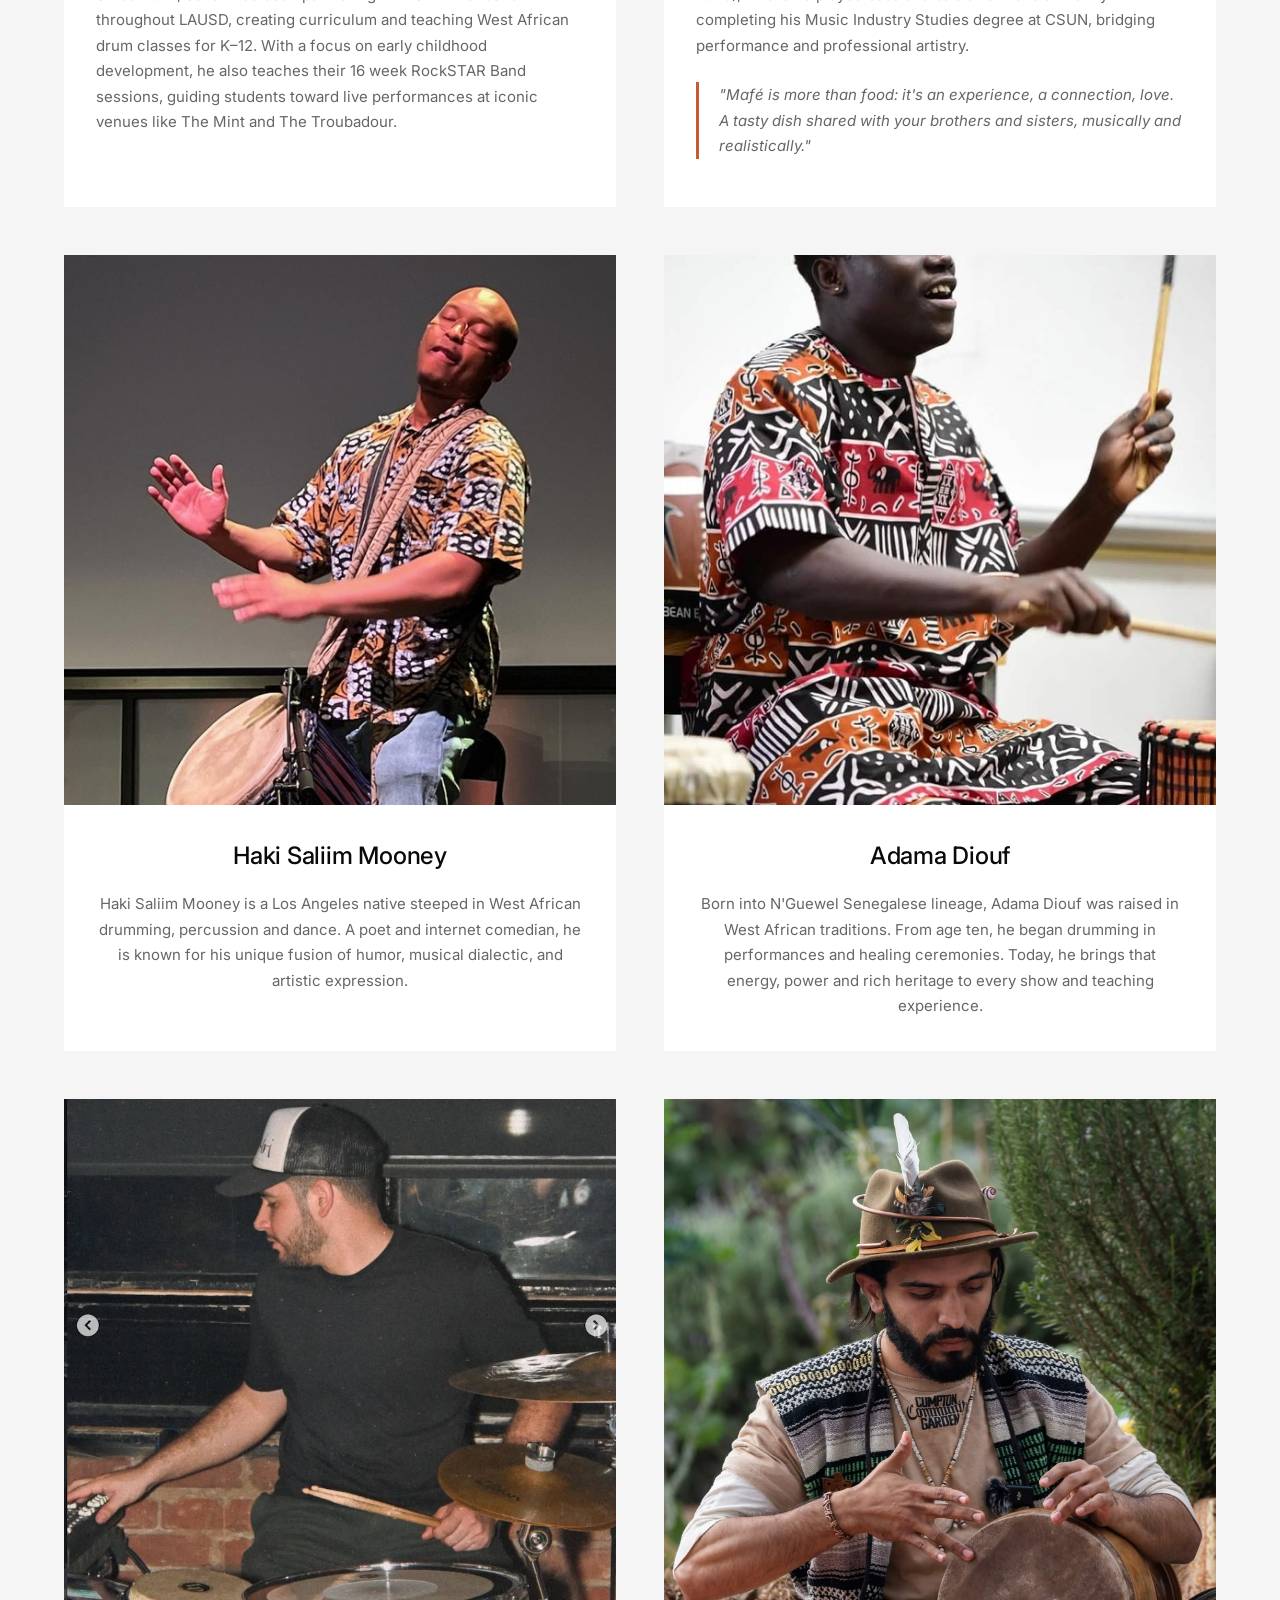
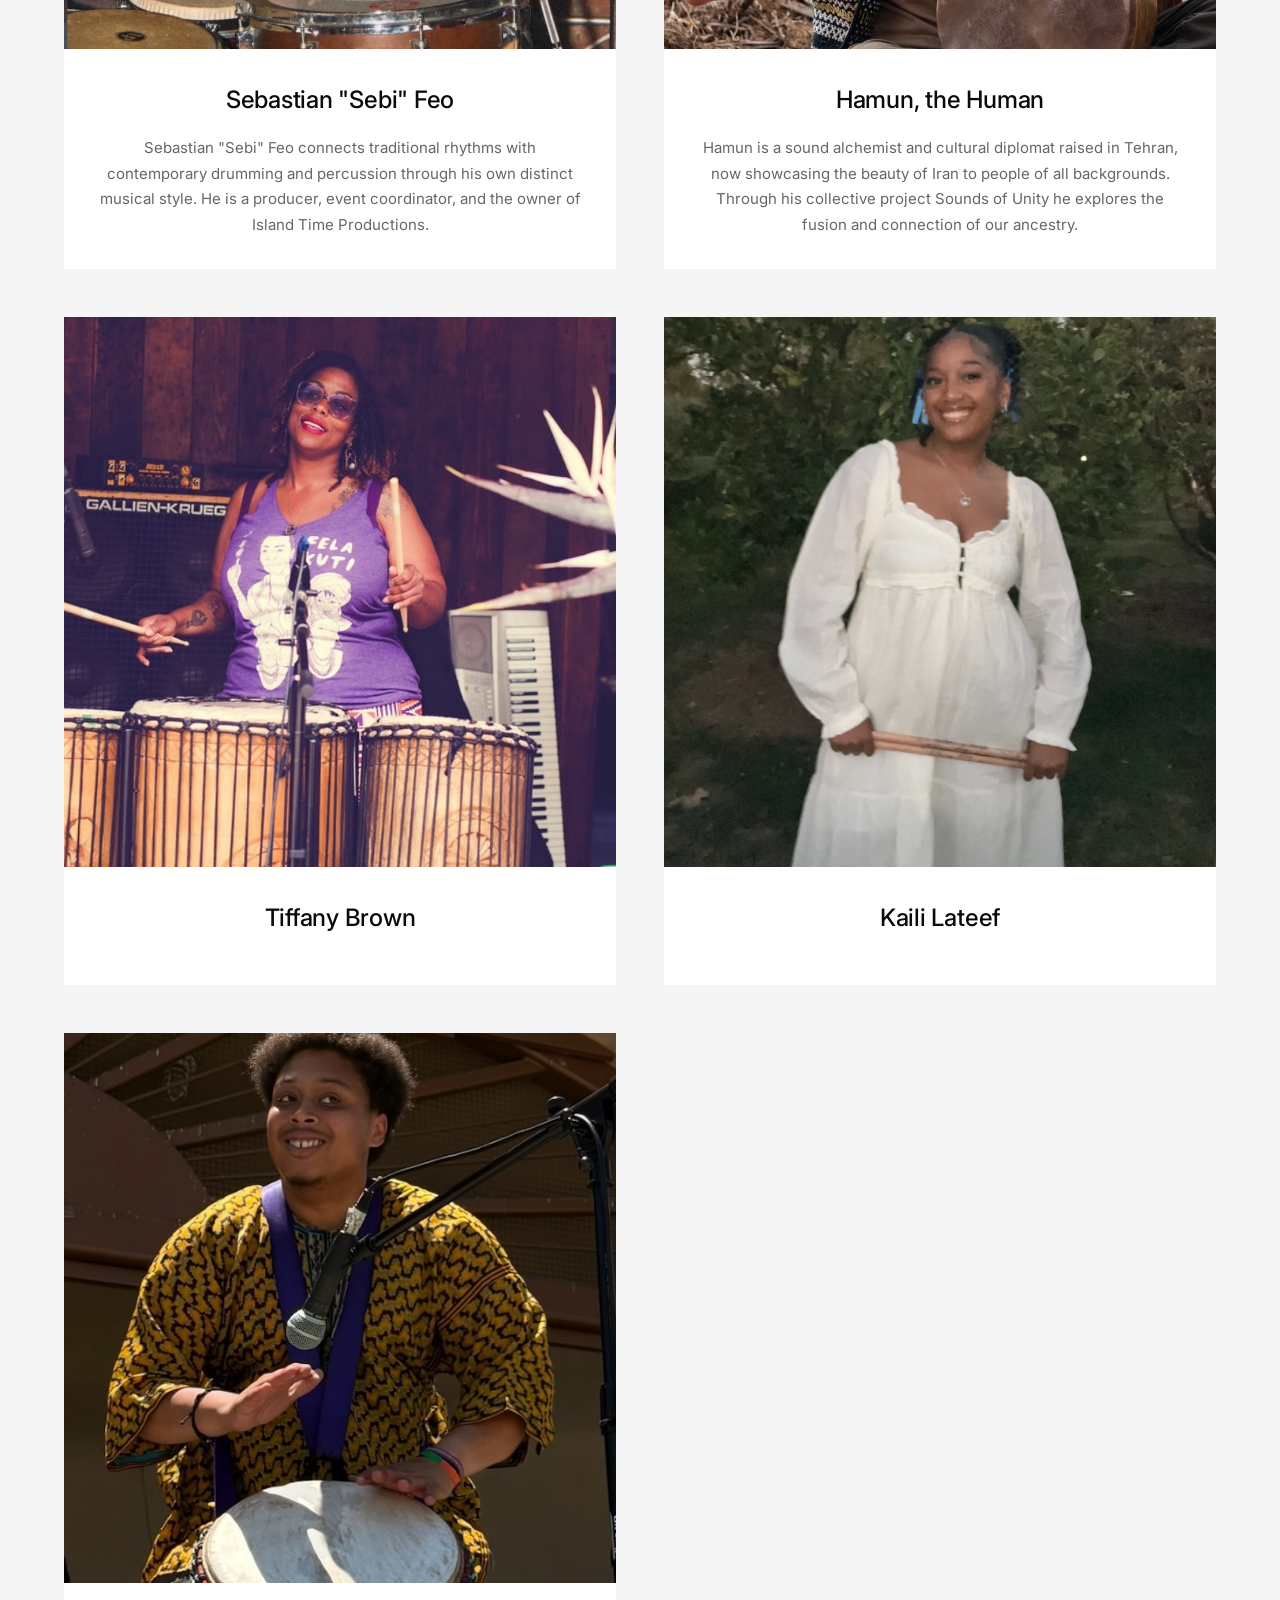
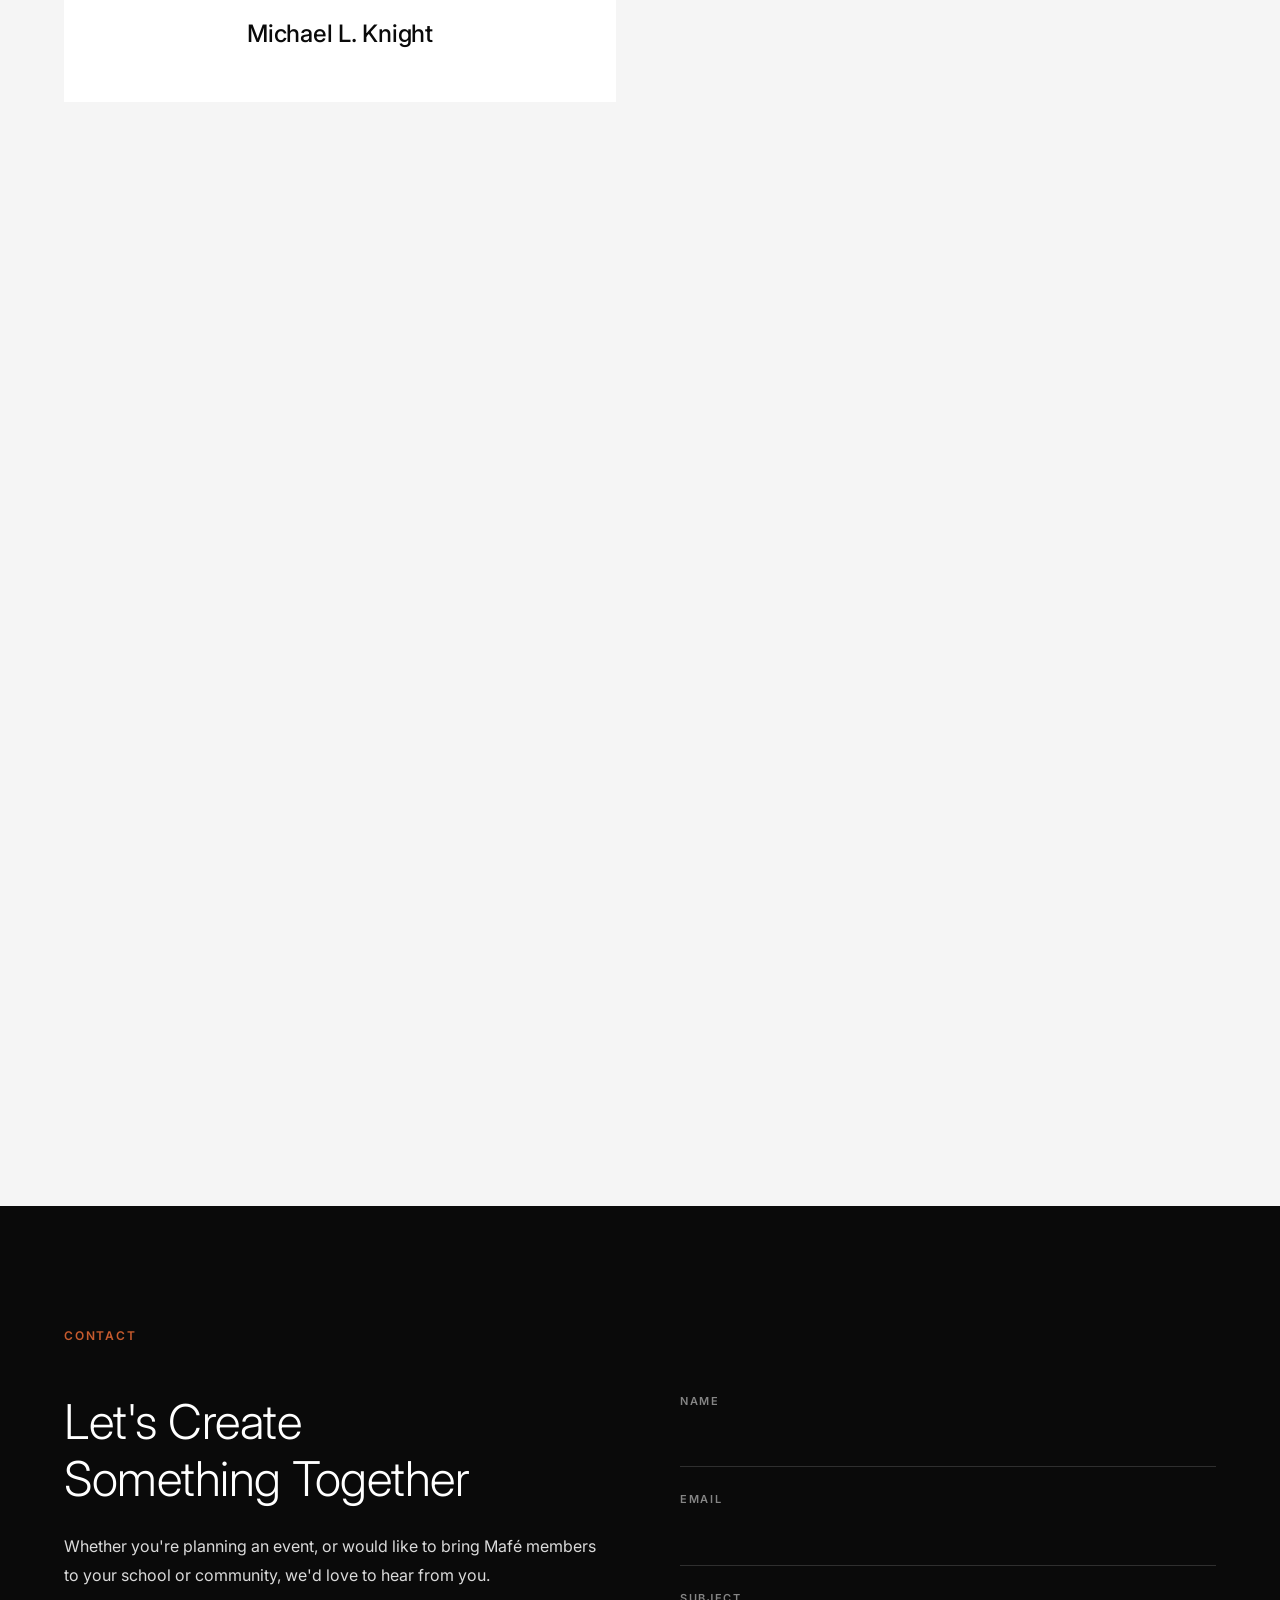
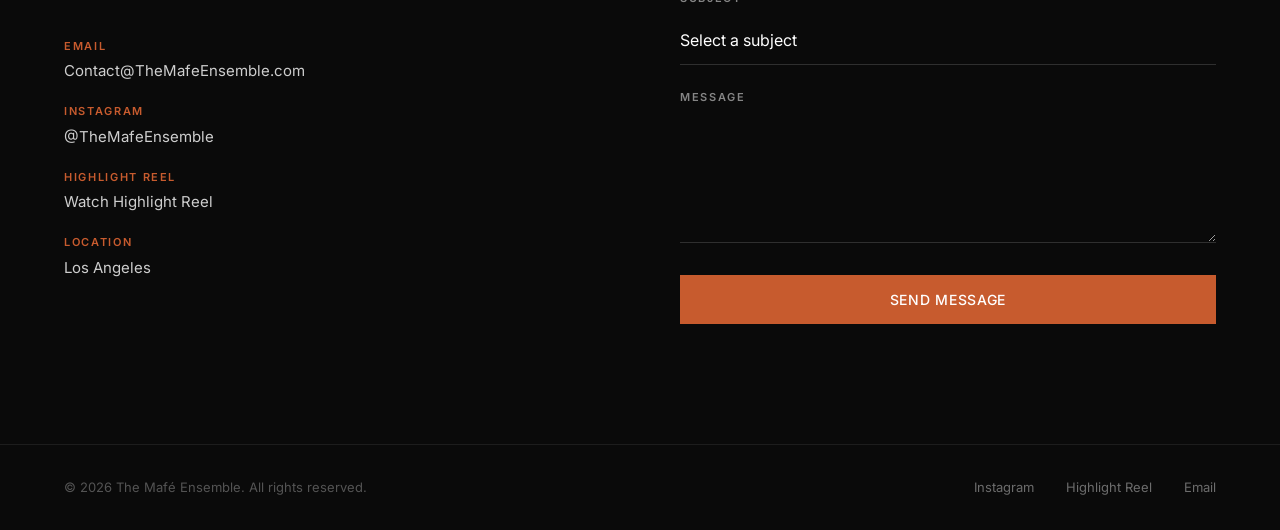
==== commit 050e6e0d: "fix: keep 'I Lied to You' on one line with non-breaking spaces" ====
--- a/index.html
+++ b/index.html
@@ -74,7 +74,7 @@
           <h2 class="about__heading">Rooted in tradition.<br>Alive in Los Angeles.</h2>
           <p>The Mafé Ensemble is an artist collective blending traditional West African rhythms with a fresh West Coast vibe. Born in the historic Leimert Park neighborhood, the group creates a living dialogue between ancient traditions and the vibrant, ever evolving sounds of LA.</p>
           <p>Their music is a diasporic fusion, grounded in deep cultural roots, alive with contemporary energy, and built for connection. Every performance carries an electric spirit of community and joy, whether on a festival stage or in a neighborhood classroom.</p>
-          <p>The ensemble's credits speak to both their artistry and reach. Opening the LA City Council Juneteenth Celebration to the 2026 Oscars, where founding members joined the acclaimed "I Lied to You" performance from the film <em>Sinners</em>.</p>
+          <p>The ensemble's credits speak to both their artistry and reach. Opening the LA City Council Juneteenth Celebration to the 2026 Oscars, where founding members joined the acclaimed "I&nbsp;Lied&nbsp;to&nbsp;You" performance from the film <em>Sinners</em>.</p>
           <p>Performances and Events<br>Festival Afrique, Steelcraft Summer Safari, The Miracle Theater, Mar Vista Music Project, Poetry and Passionfruit, Disconnect Foundation, and Creek Psych Festival.</p>
           <p>Beyond the spotlight, Mafé is equally committed to education. Classes, workshops, and interactive experiences bring music and culture to communities of all ages. Mafé members also serve as guest artists at public and private schools, using percussion and rhythm to support social and emotional learning.</p>
           <p>Education and Community Outreach<br>STAR Education, Montessori Schools, ASI Cultural Center, CSUN Music Therapy, Mendocino&nbsp;Art&nbsp;Center, Whipporwill Arts Music aLIVE, Camp Cre8, Project KnuckleHead.</p>
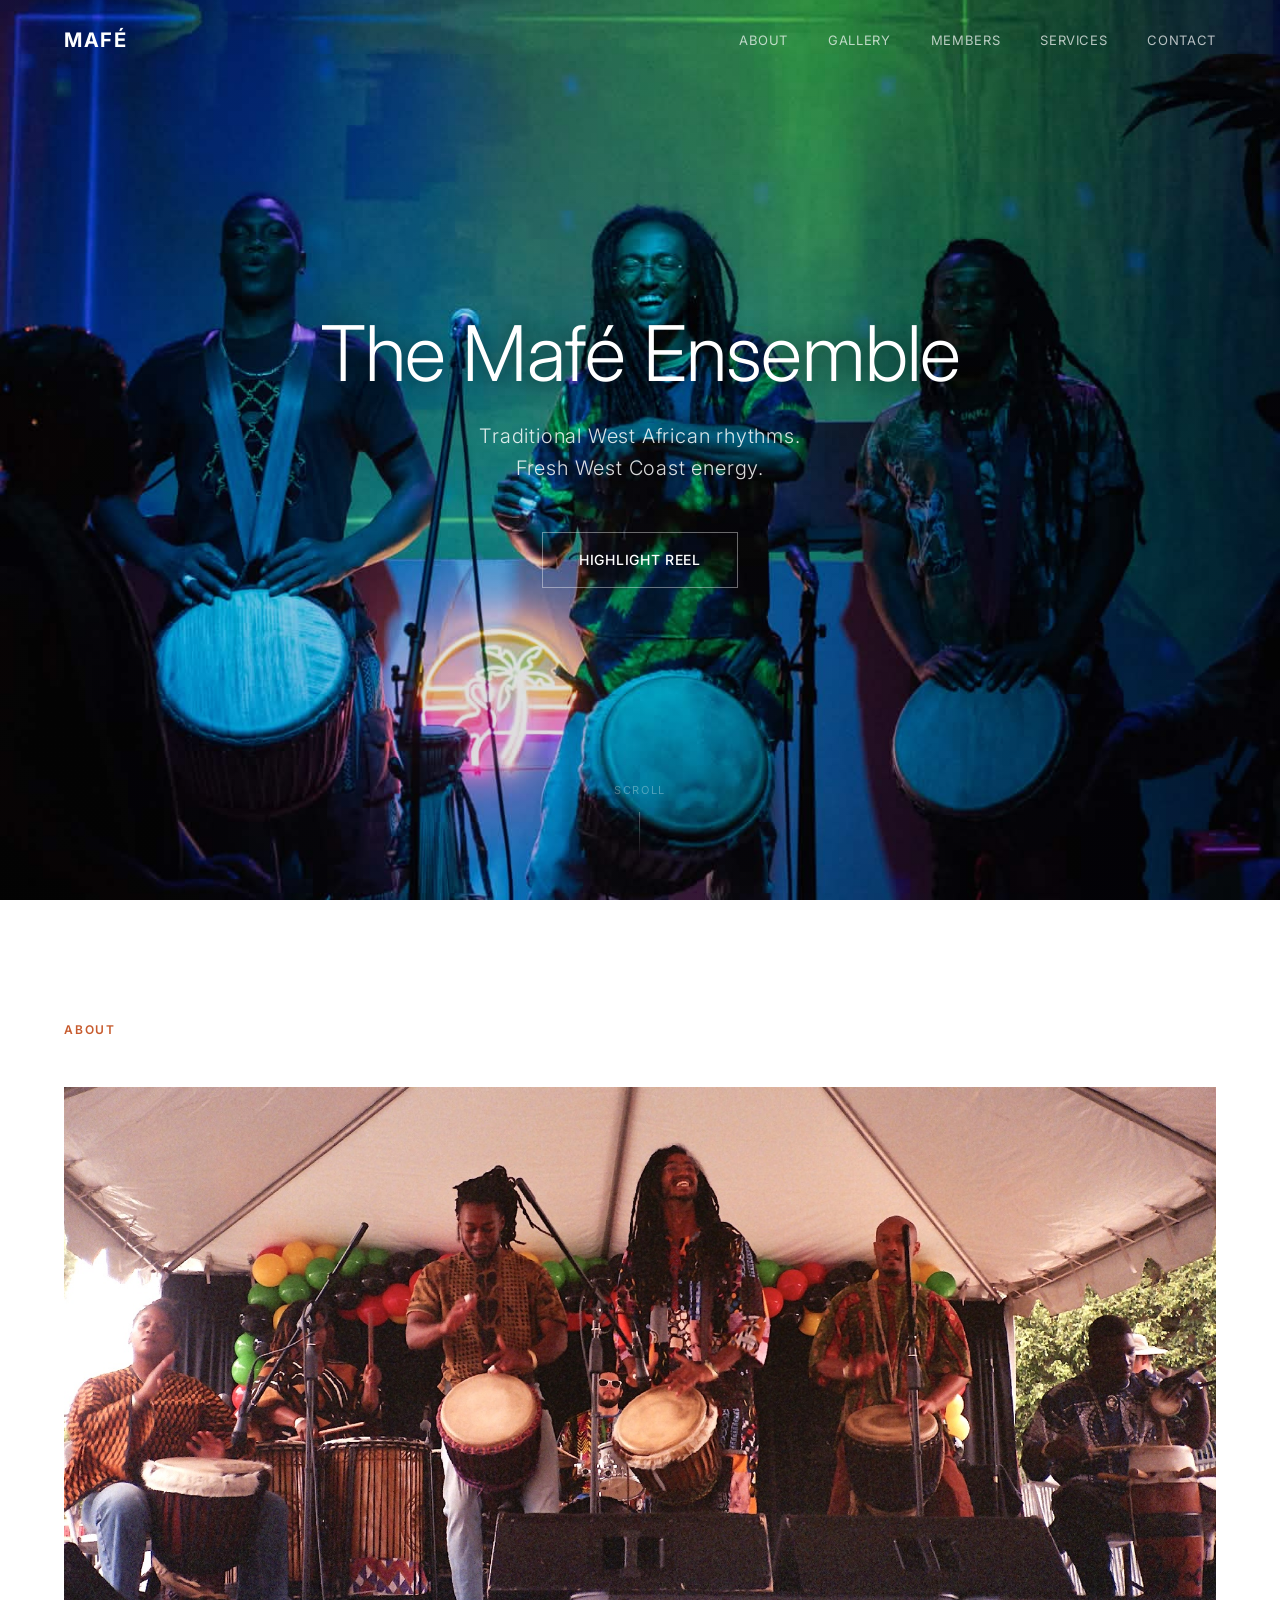
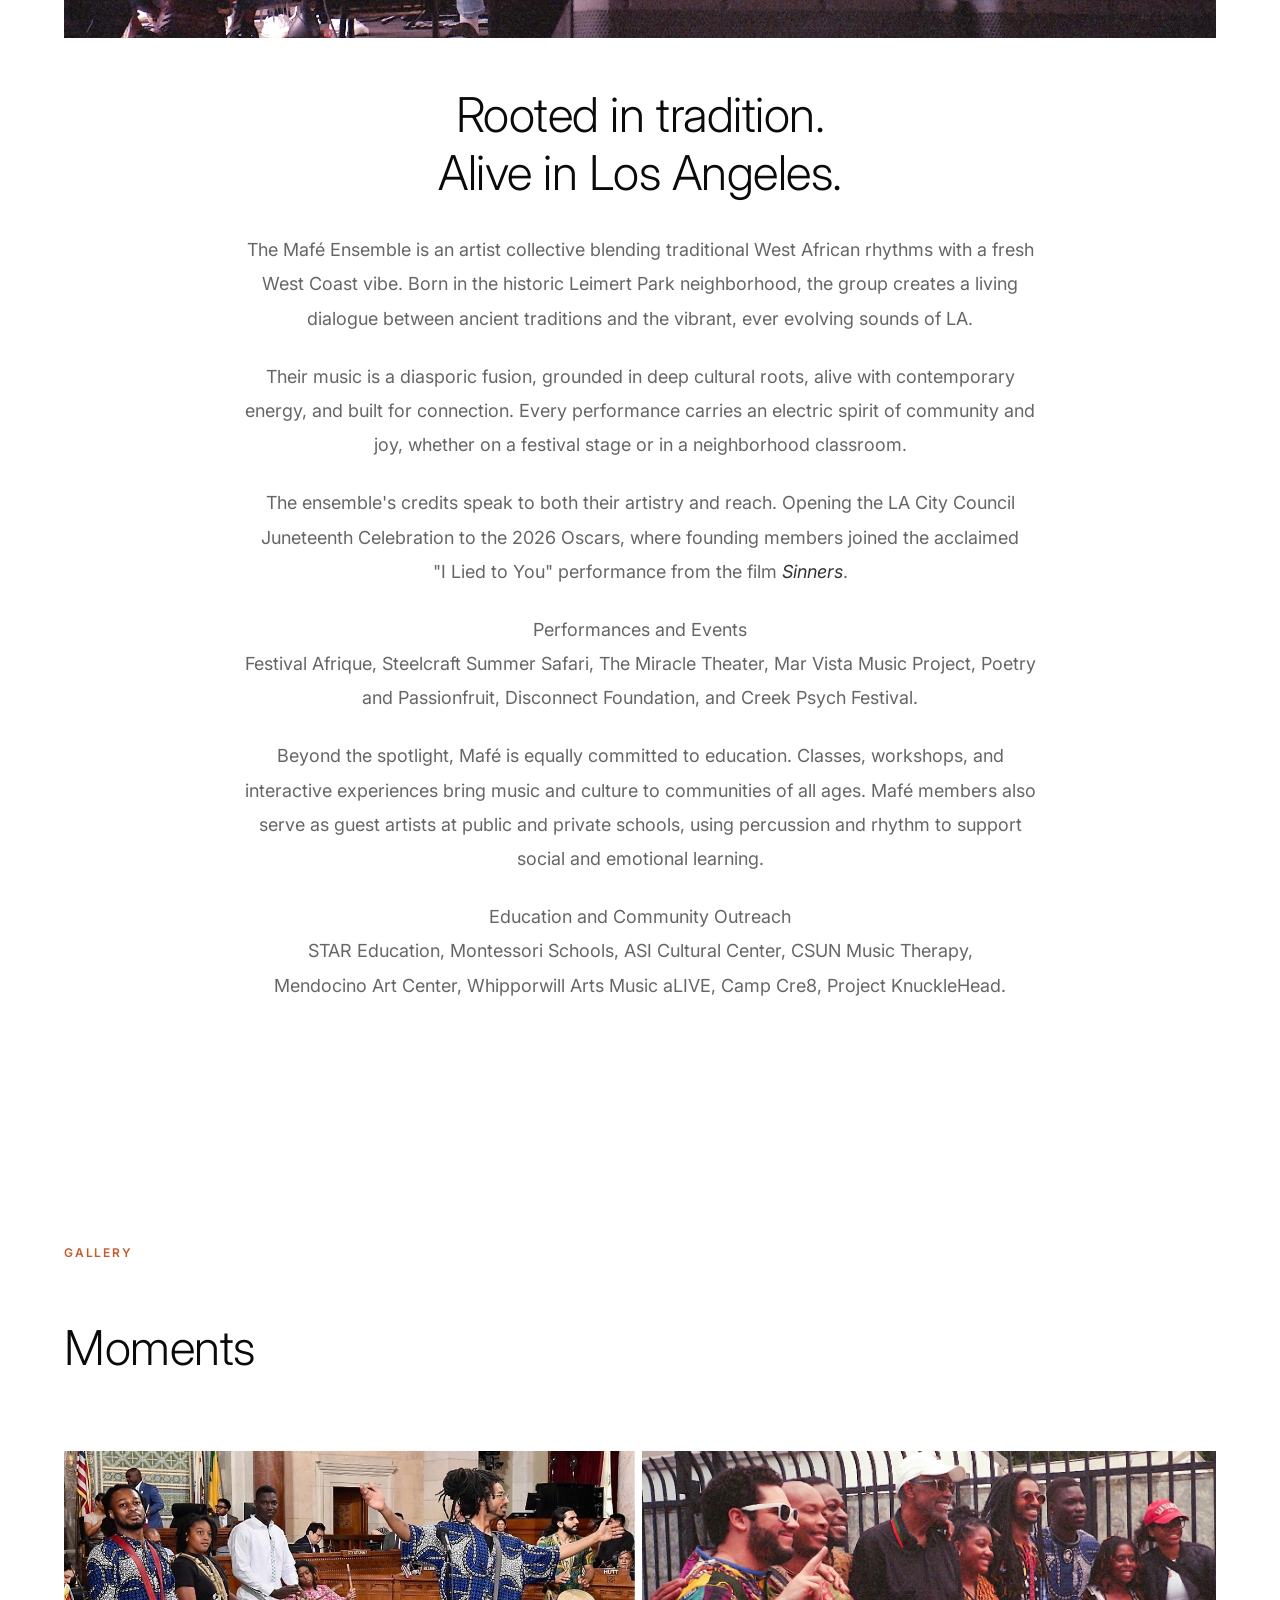
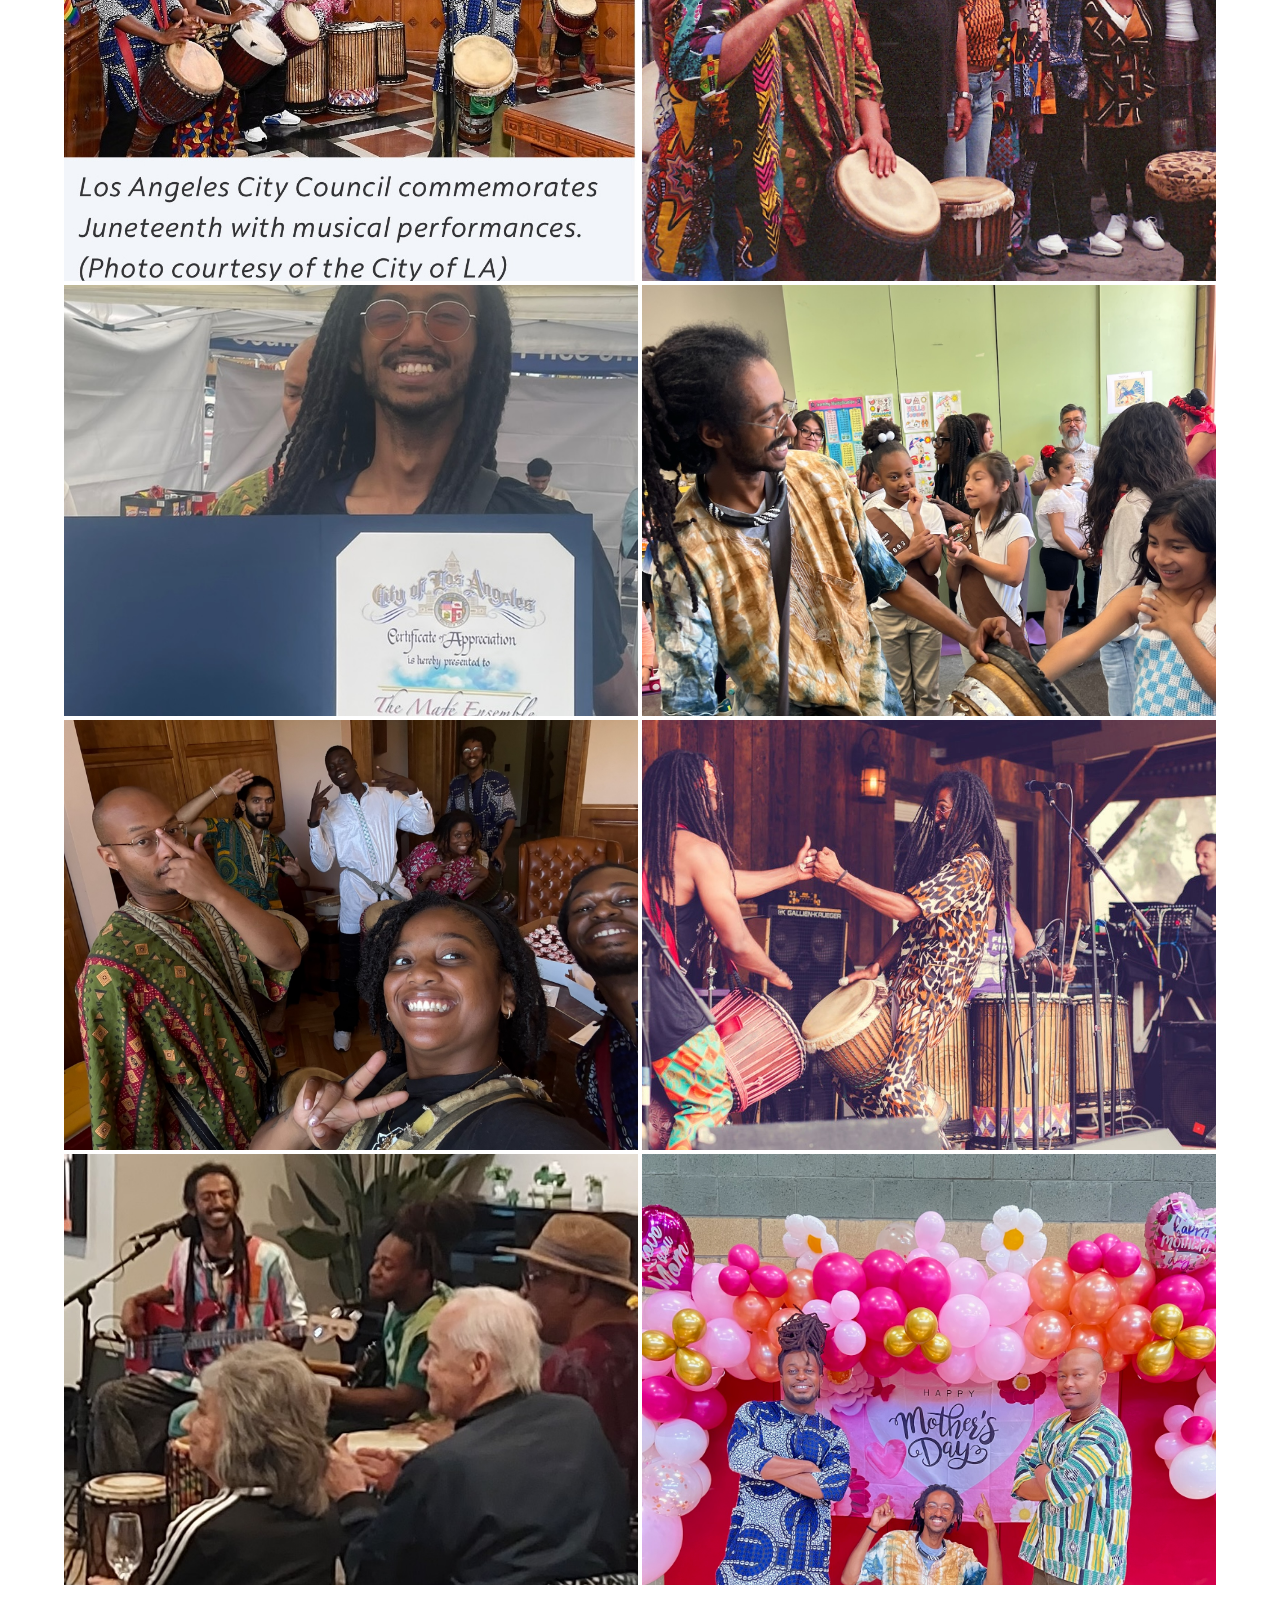
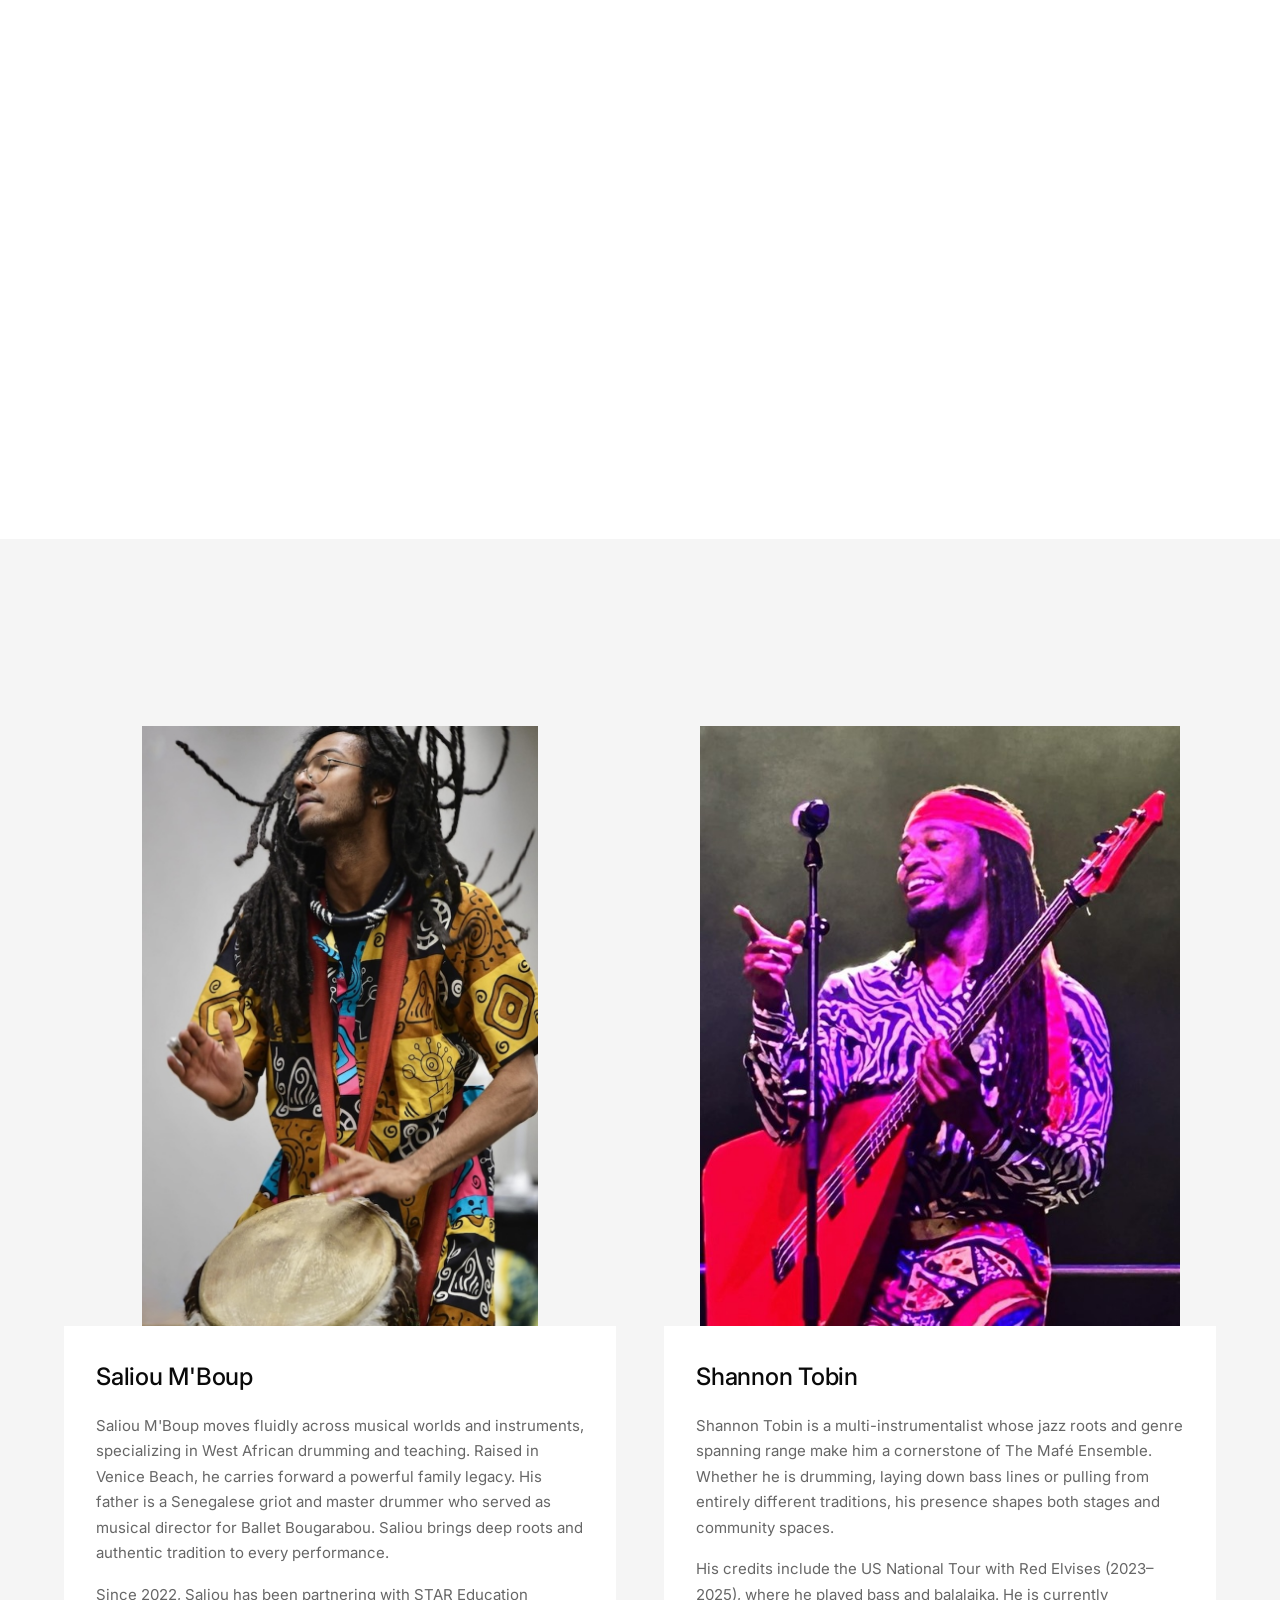
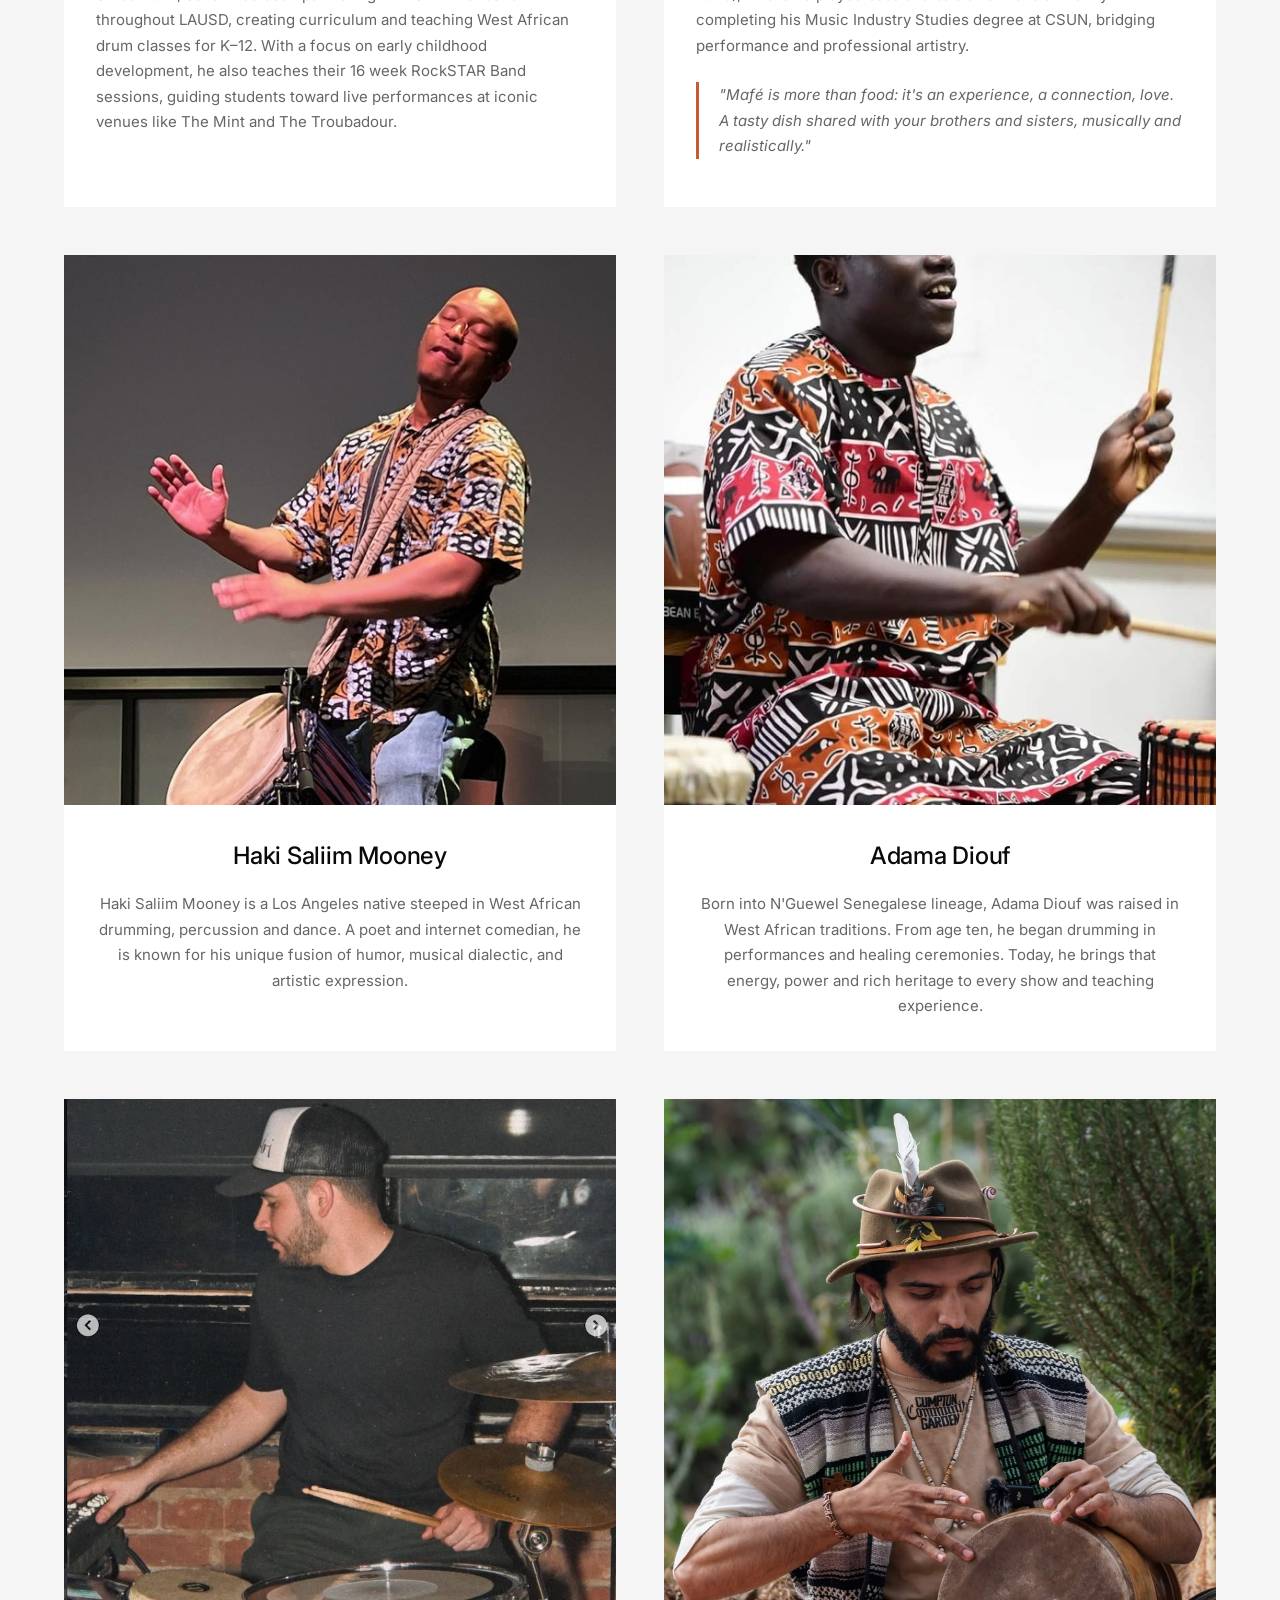
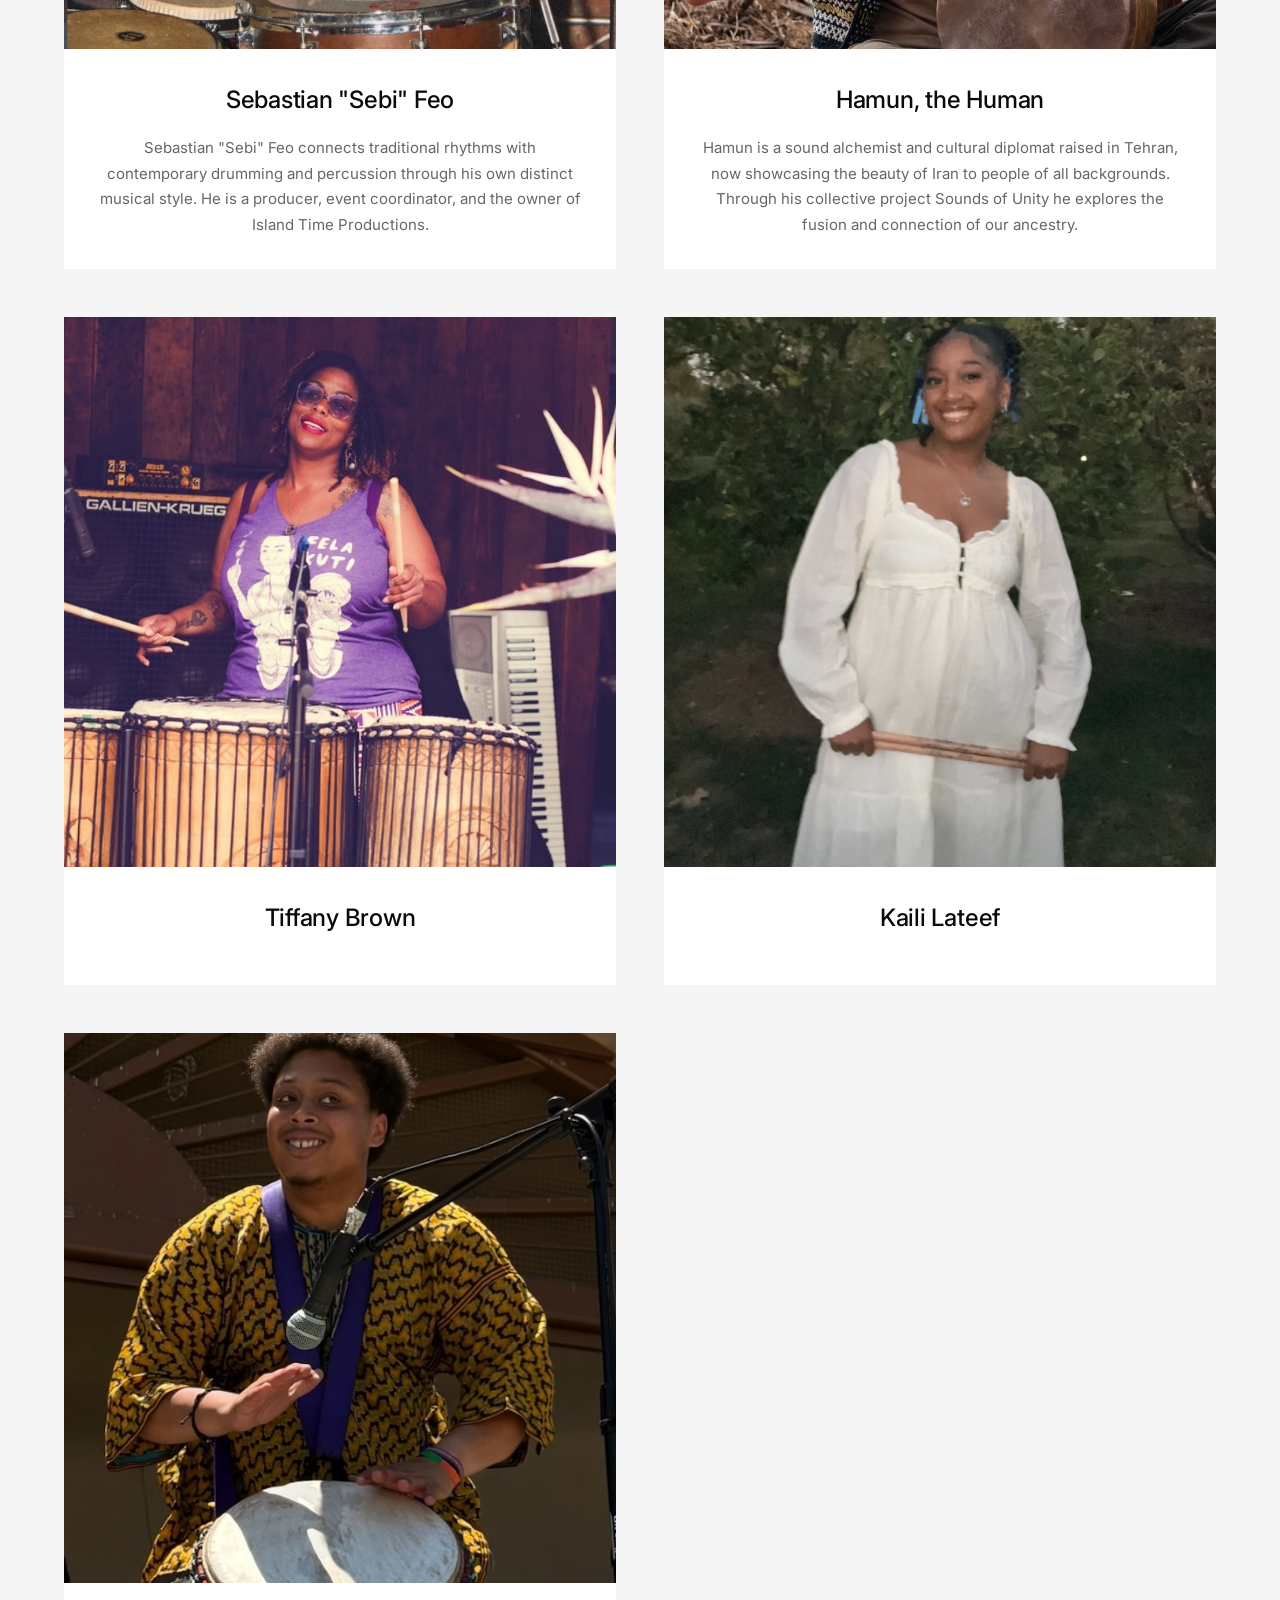
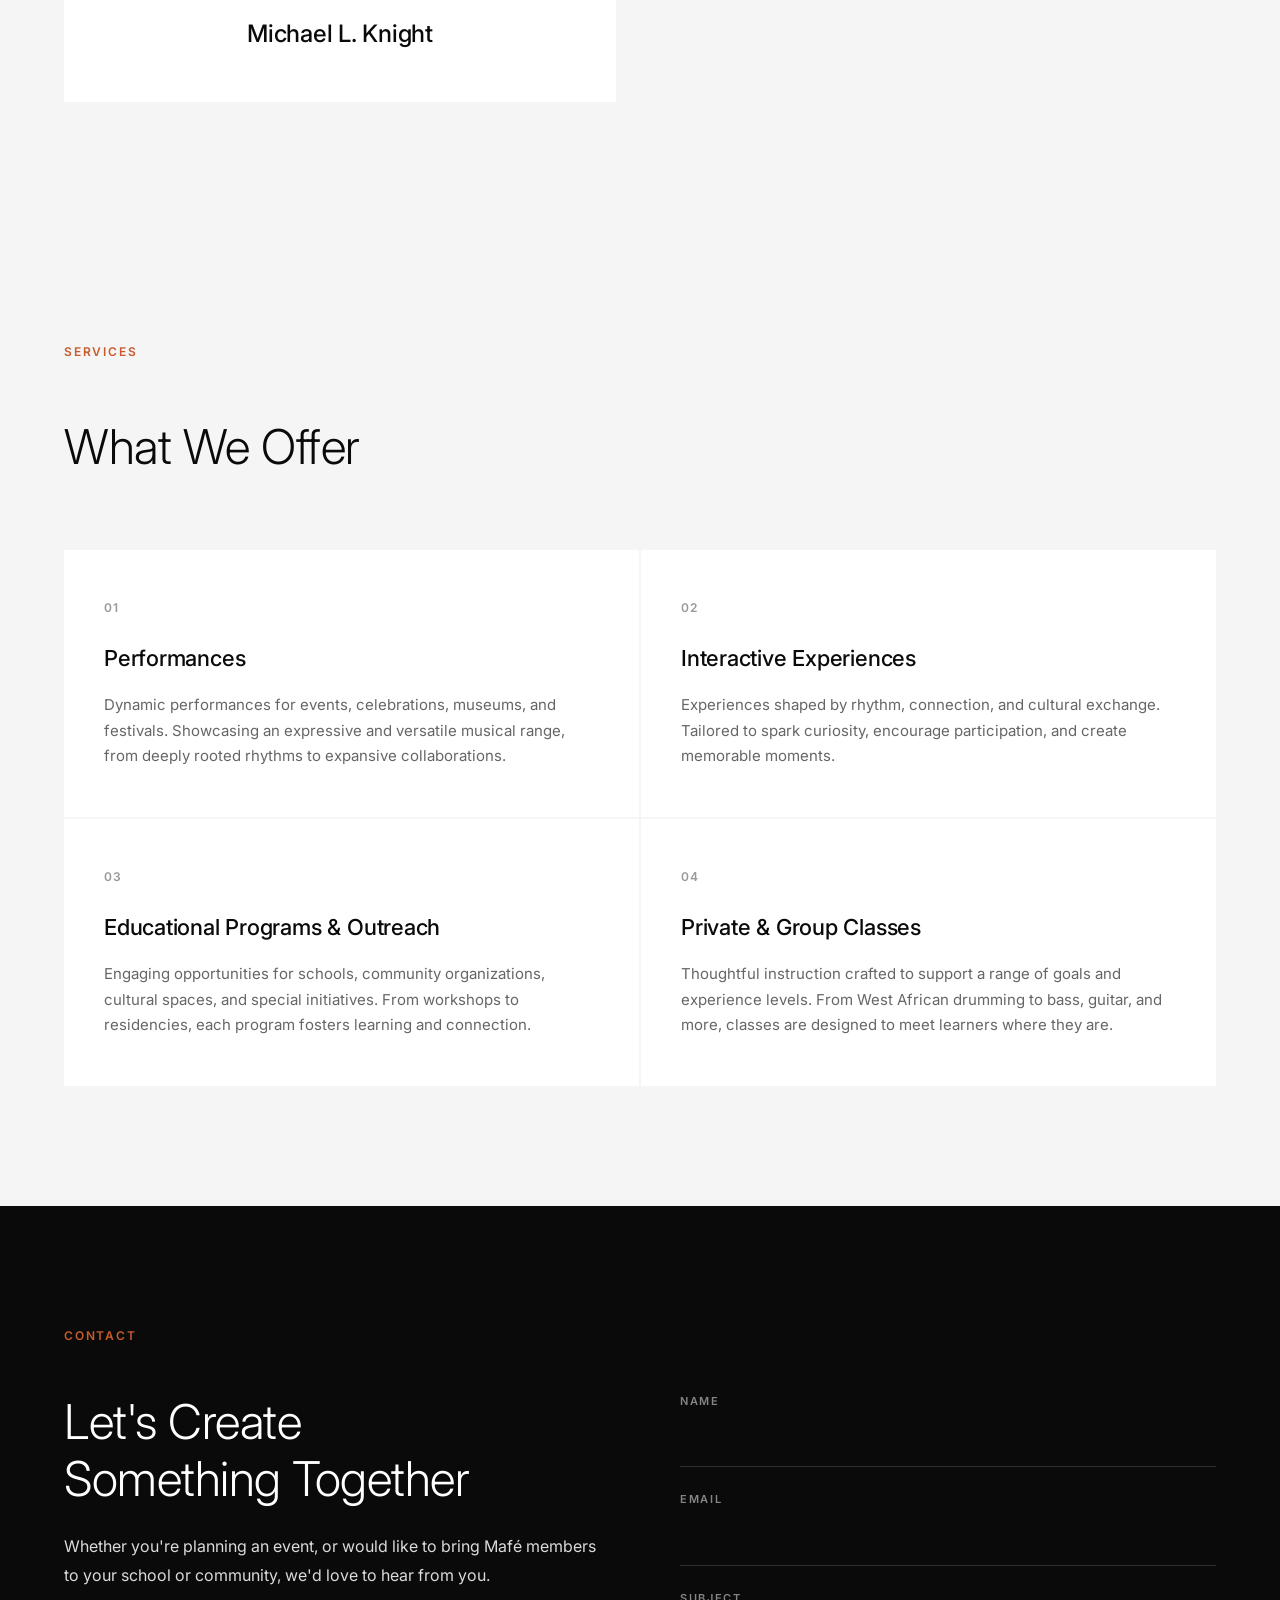
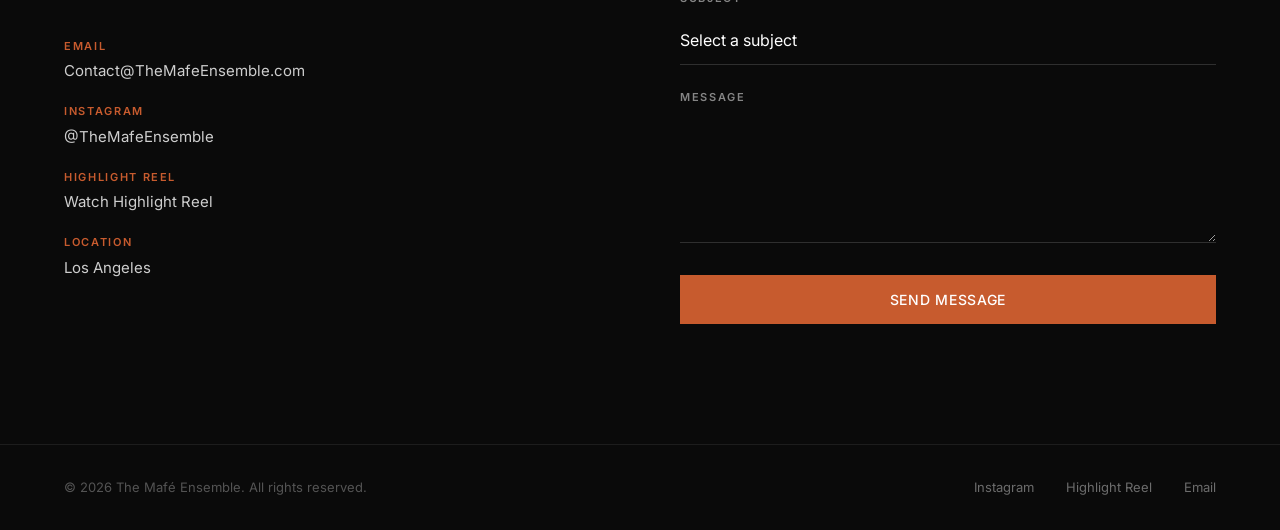
==== commit a21ca1c1: "Ensure Netlify detects contact form" ====
--- a/index.html
+++ b/index.html
@@ -24,6 +24,21 @@
 </head>
 <body>
 
+  <!-- Netlify Forms detector: keeps the backend aware of the contact form fields. -->
+  <form name="contact" netlify netlify-honeypot="bot-field" hidden>
+    <input type="hidden" name="form-name" value="contact">
+    <input type="text" name="name">
+    <input type="email" name="email">
+    <select name="subject">
+      <option value="booking">Event Booking</option>
+      <option value="workshops">School Workshops</option>
+      <option value="classes">Community Classes</option>
+      <option value="private">Private Lessons</option>
+      <option value="other">Other</option>
+    </select>
+    <textarea name="message"></textarea>
+  </form>
+
   <!-- Navigation -->
   <nav class="nav" id="nav">
     <div class="nav__inner">
@@ -284,7 +299,7 @@
         </div>
         <div class="contact__form-wrap">
           <!-- NETLIFY FORM: Works automatically when deployed to Netlify -->
-          <form class="contact__form" id="contact-form" name="contact" method="POST" data-netlify="true" netlify-honeypot="bot-field" action="/success">
+          <form class="contact__form" id="contact-form" name="contact" method="POST" netlify data-netlify="true" netlify-honeypot="bot-field" action="/success">
             <input type="hidden" name="form-name" value="contact">
             <p class="hidden" style="display:none;">
               <label>Don't fill this out: <input name="bot-field"></label>
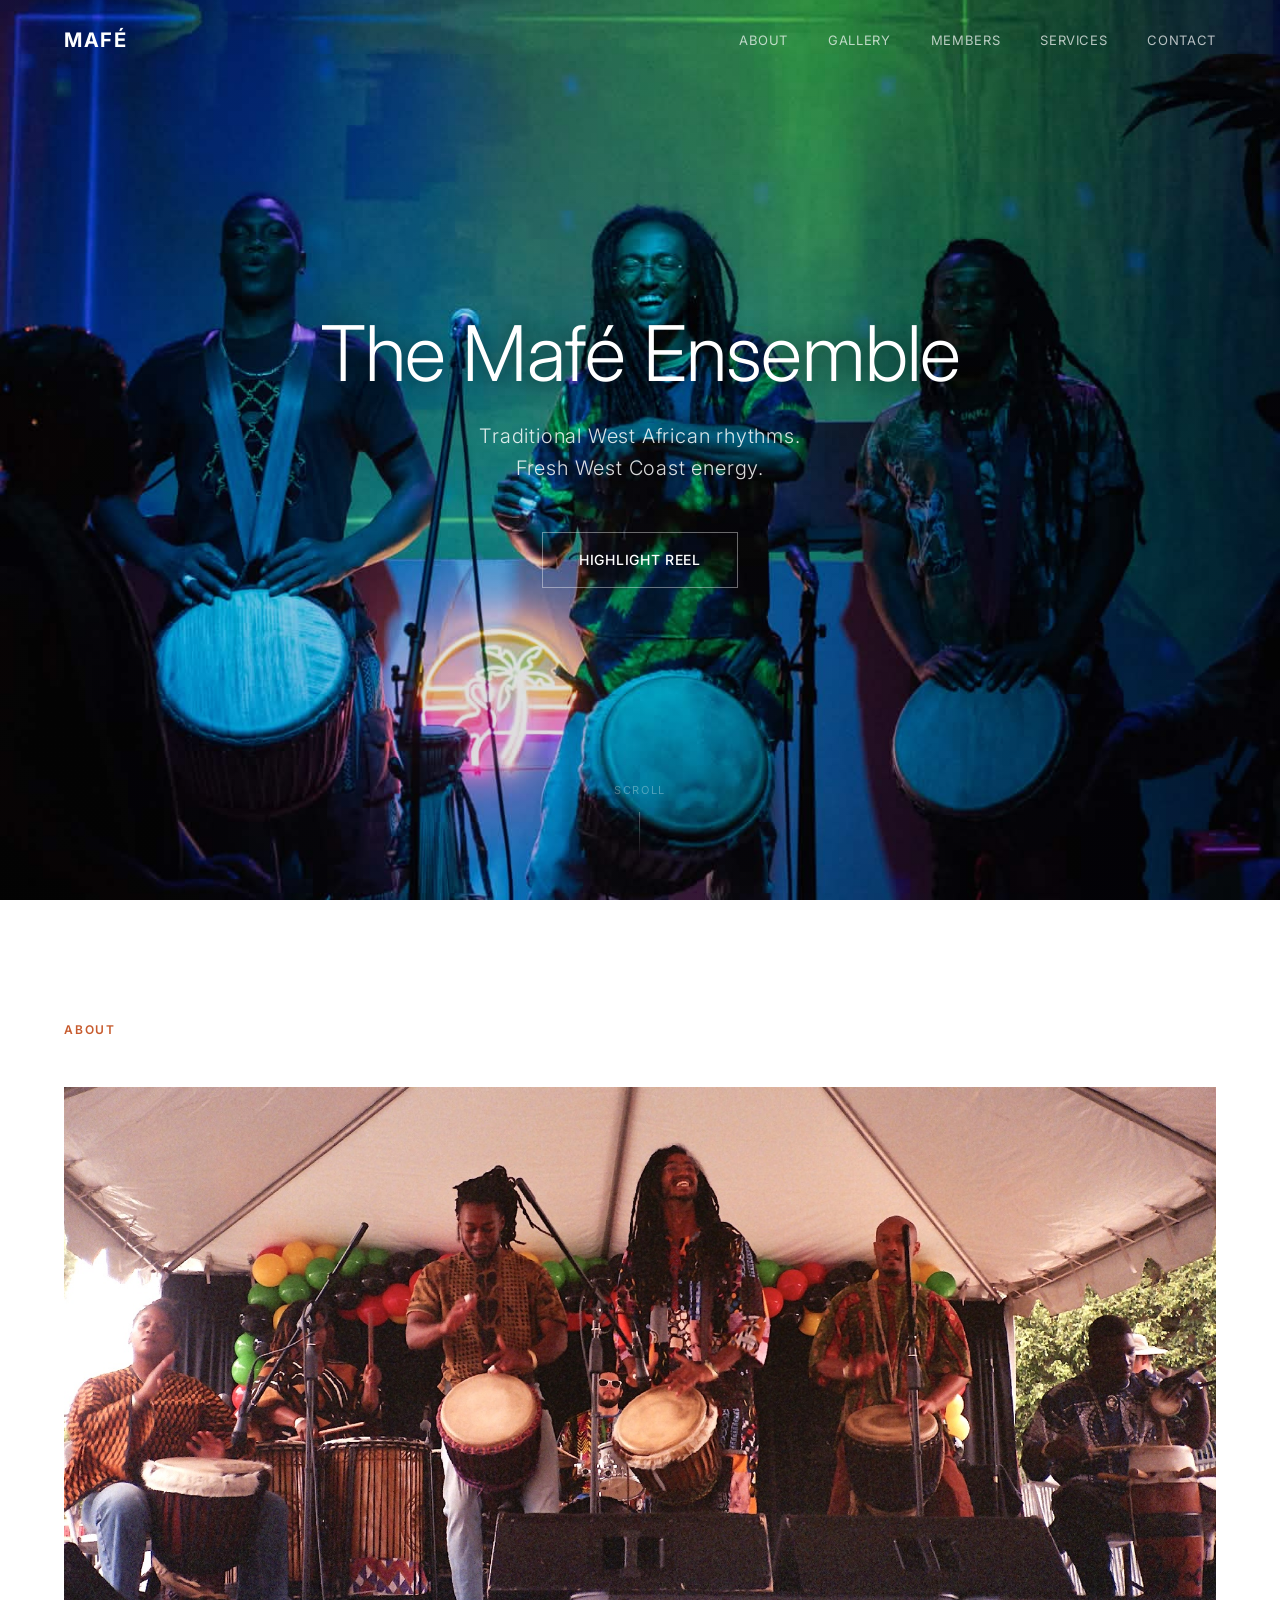
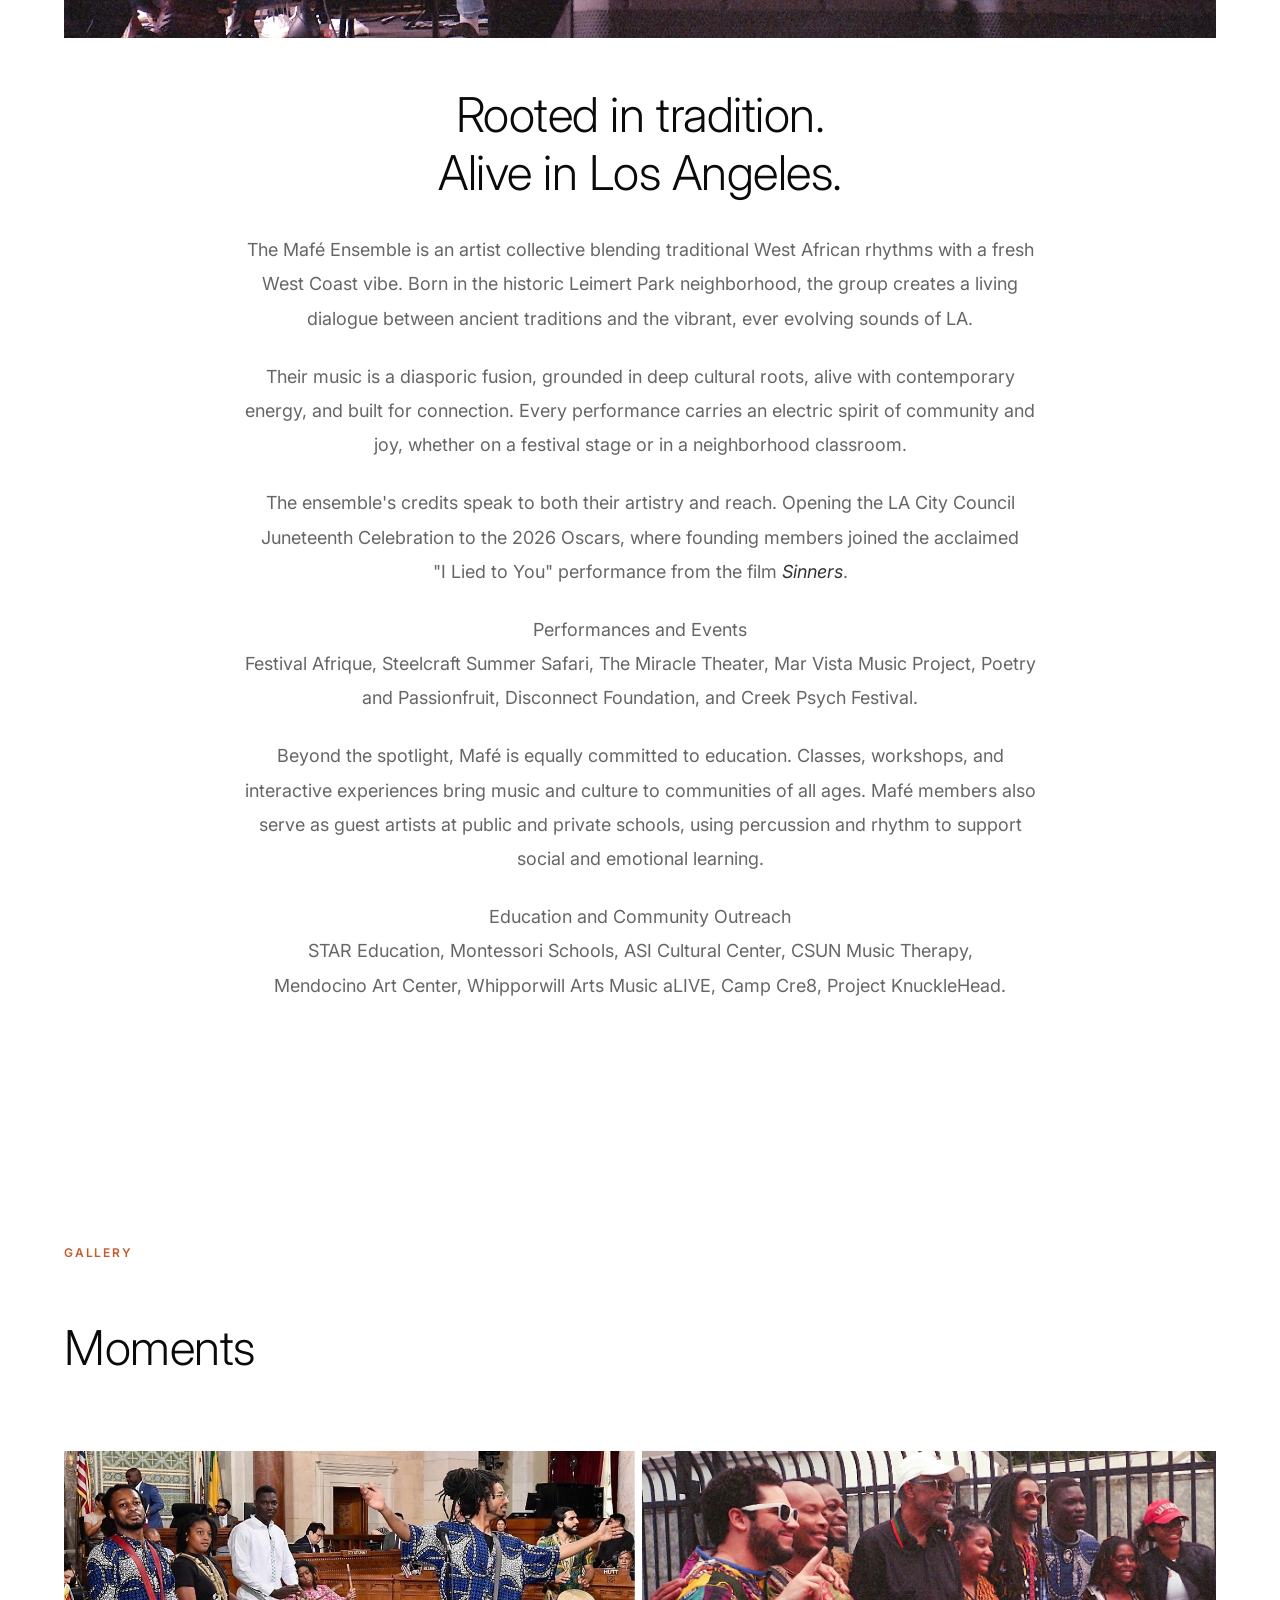
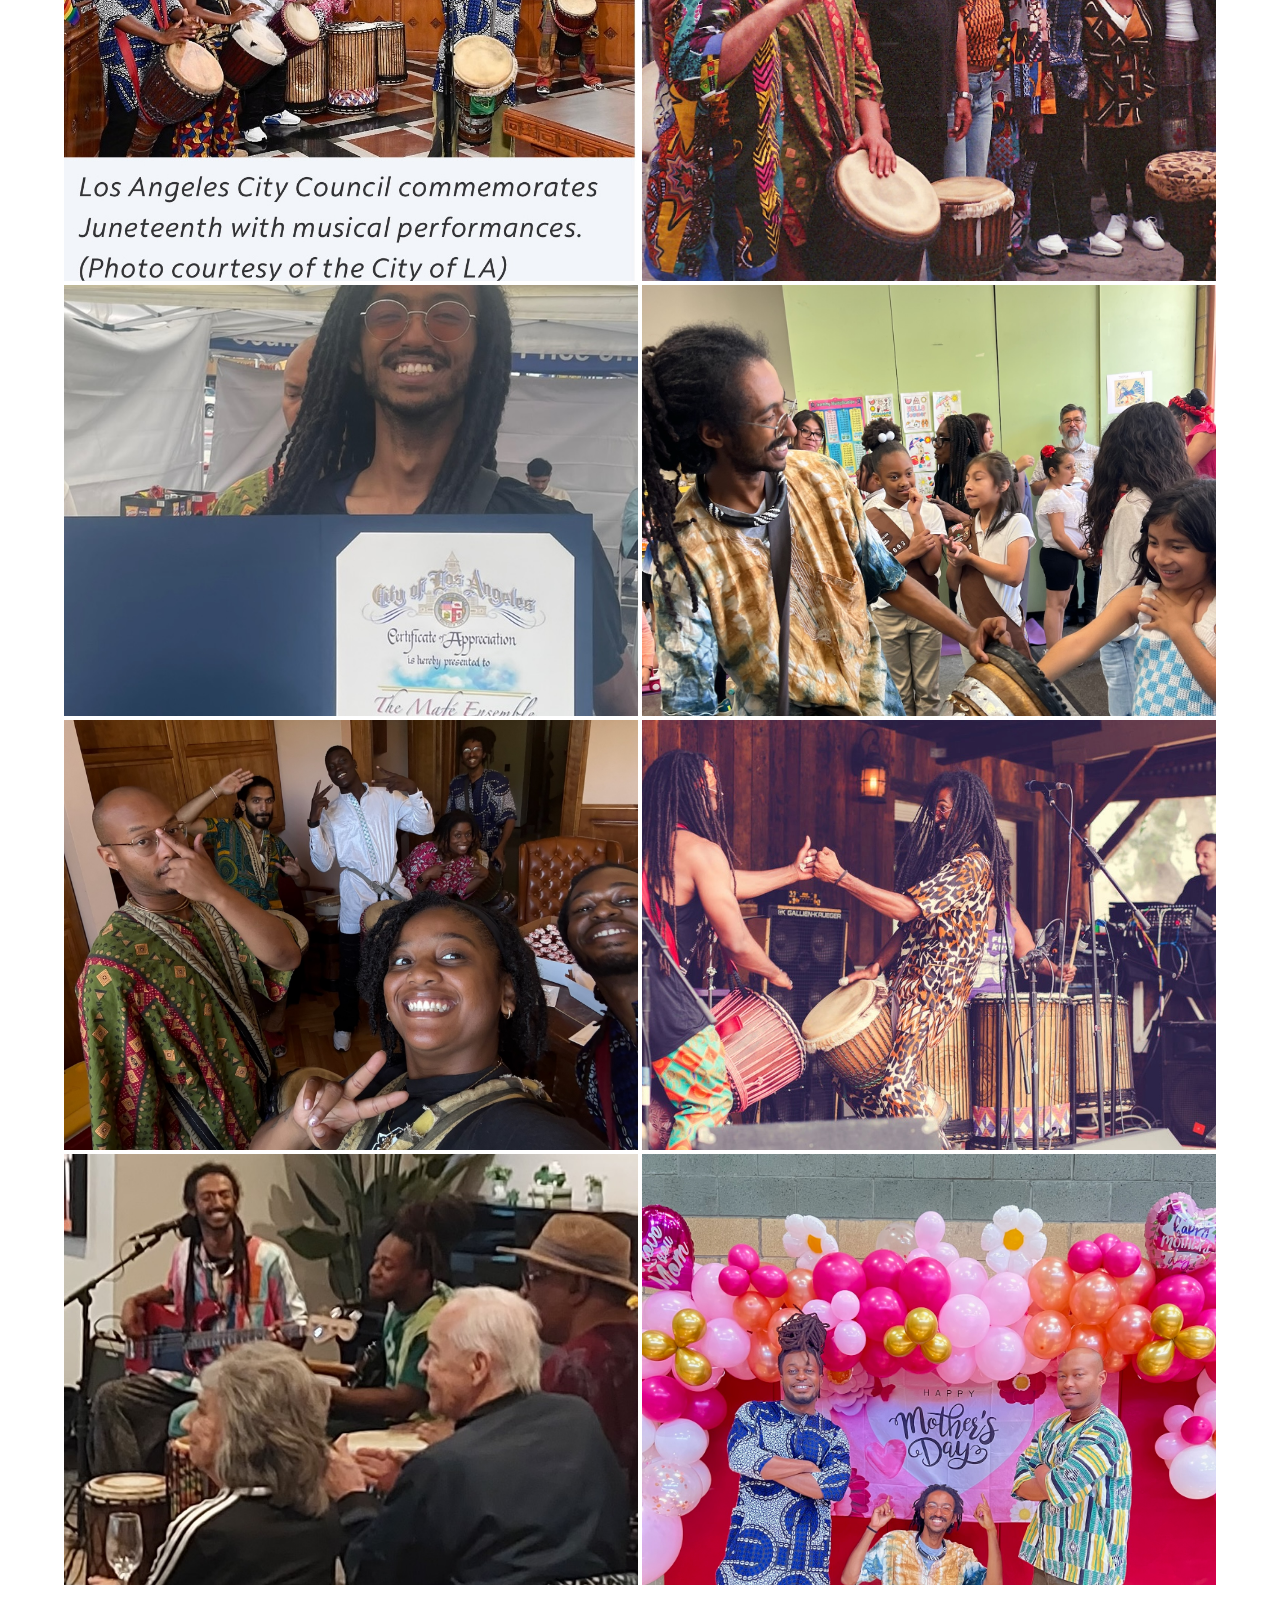
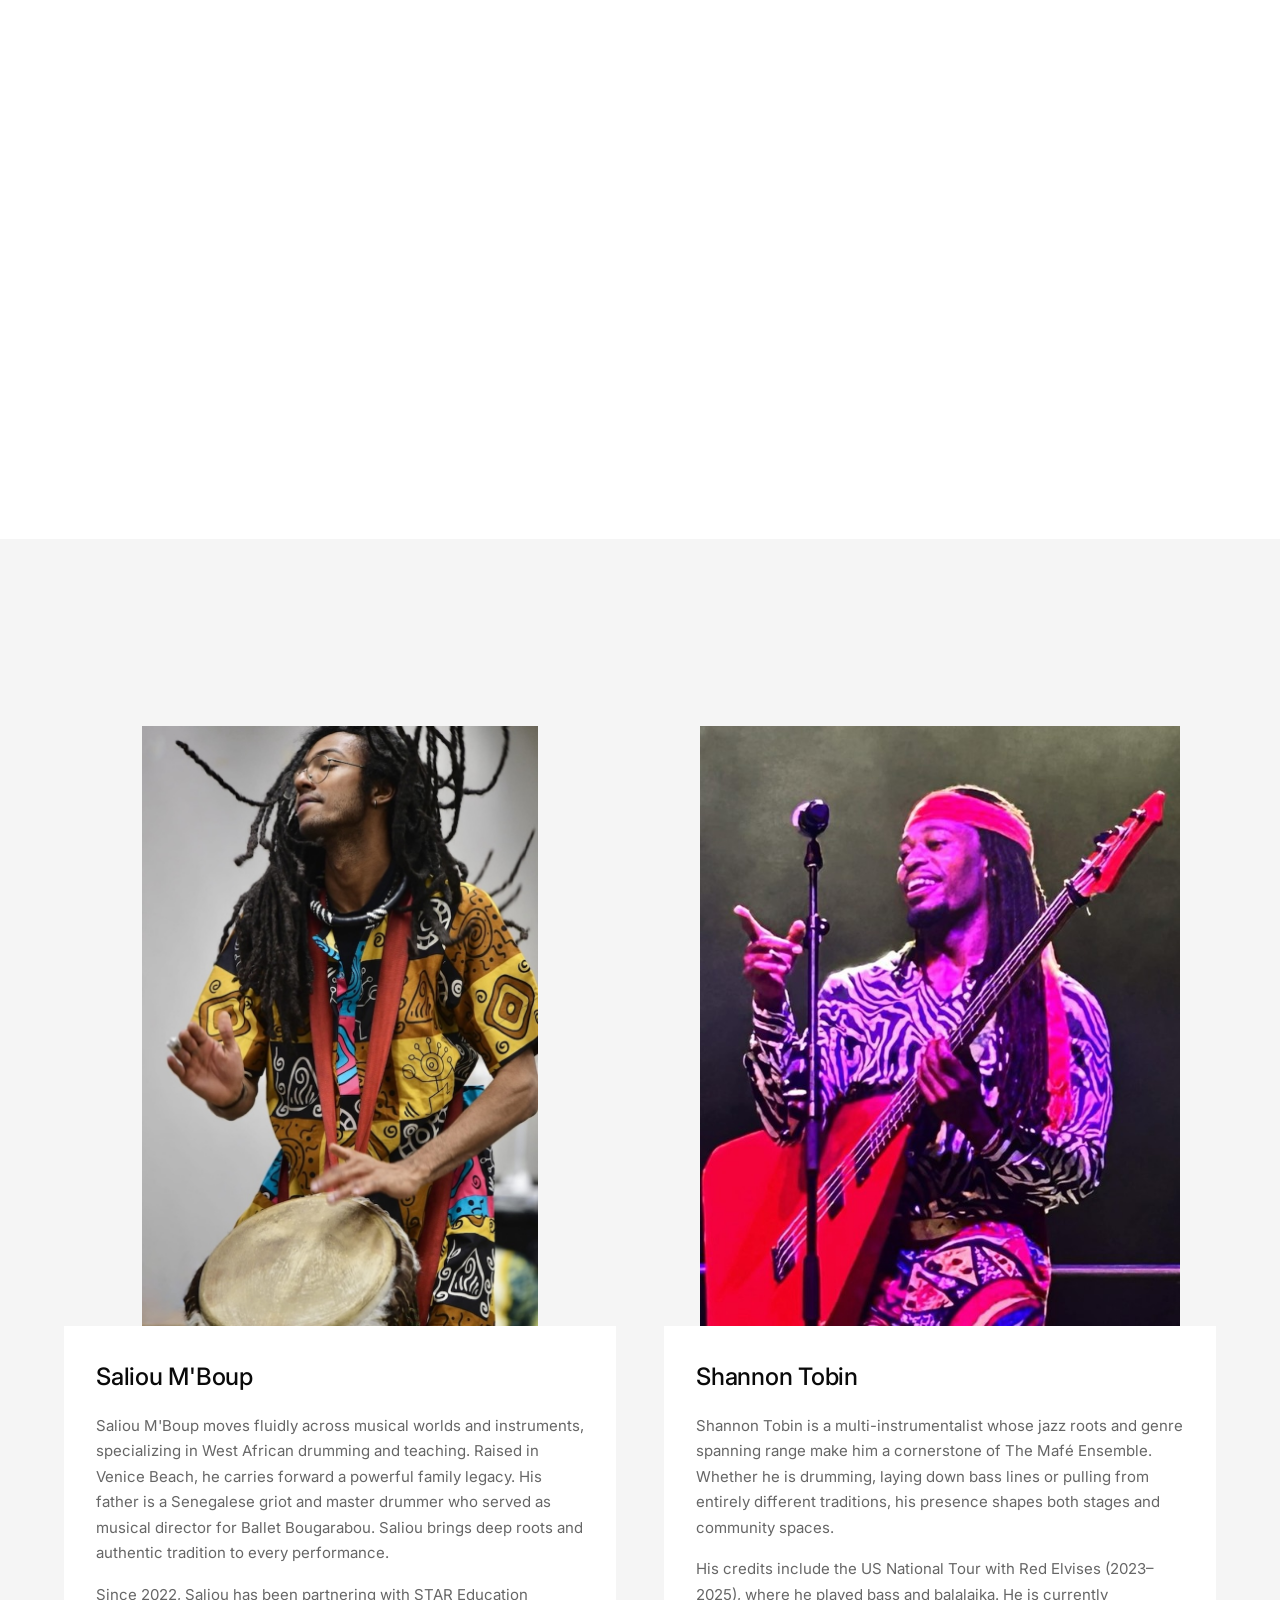
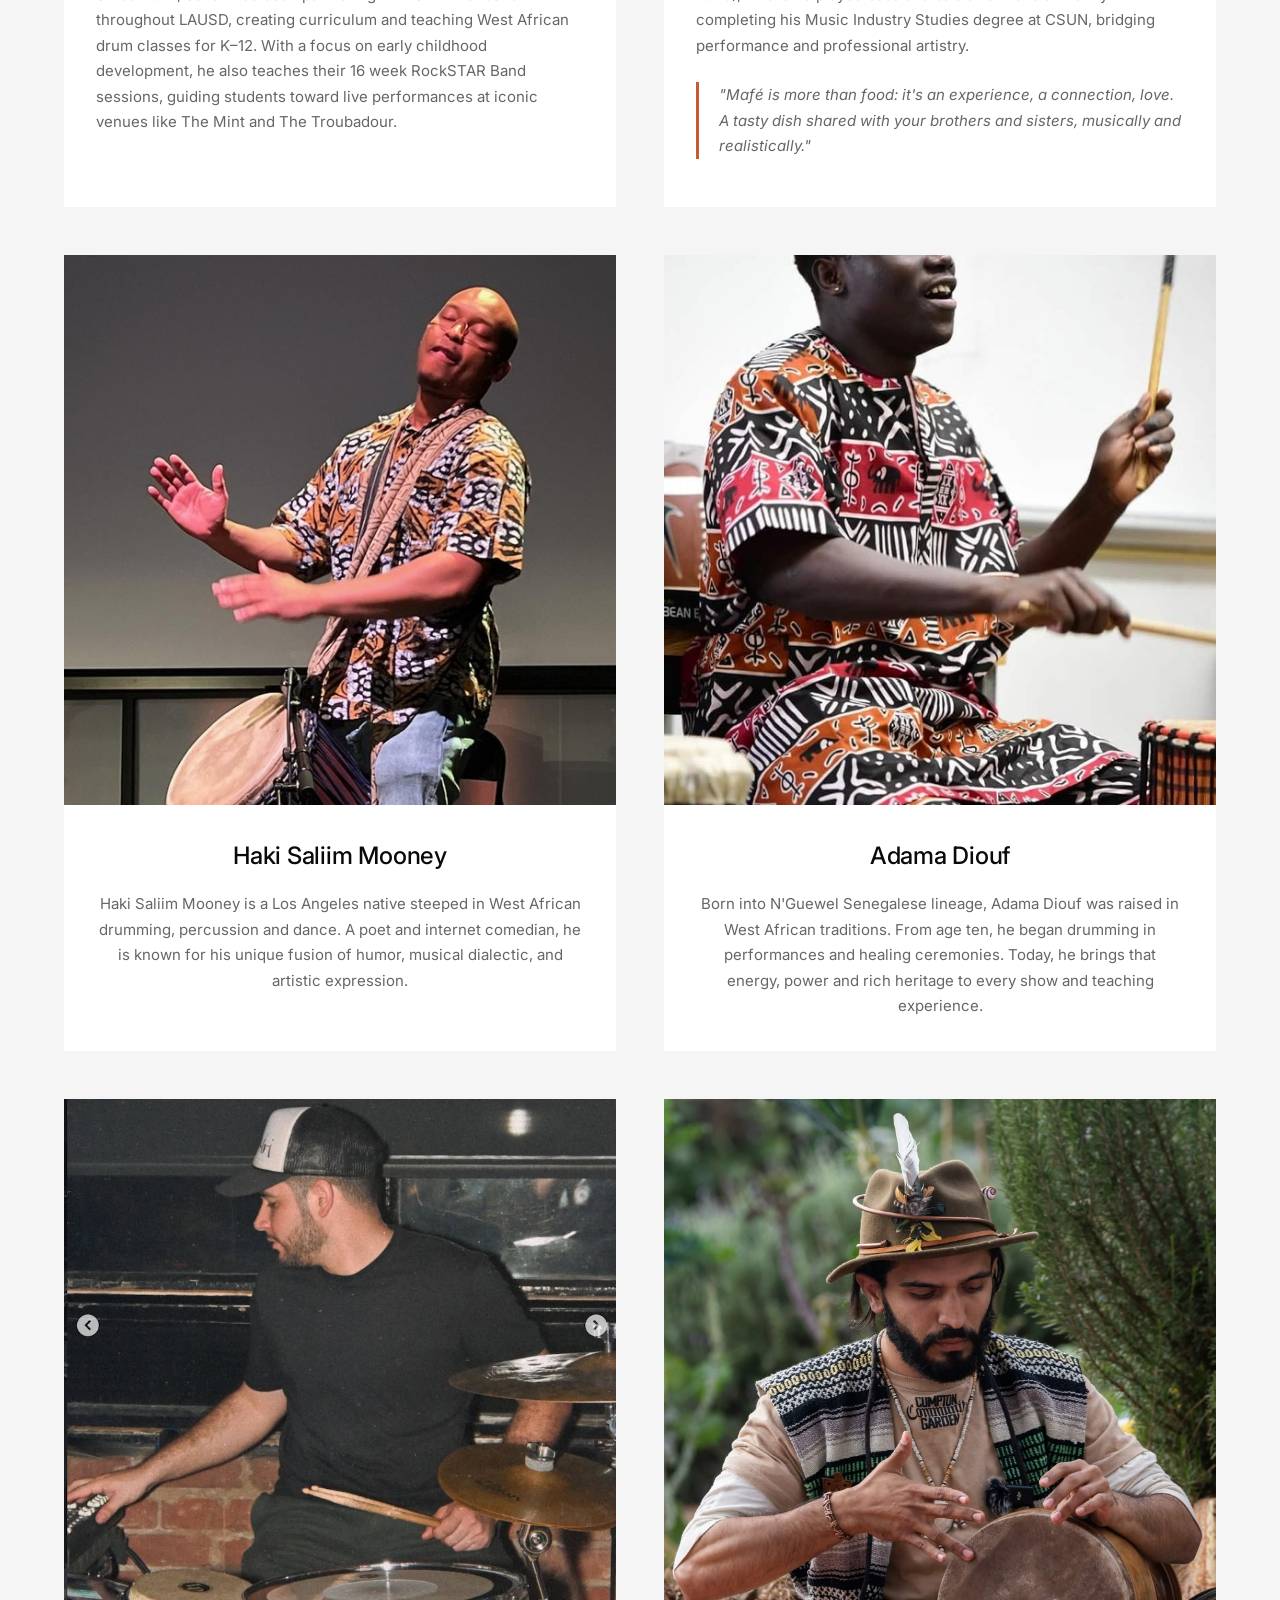
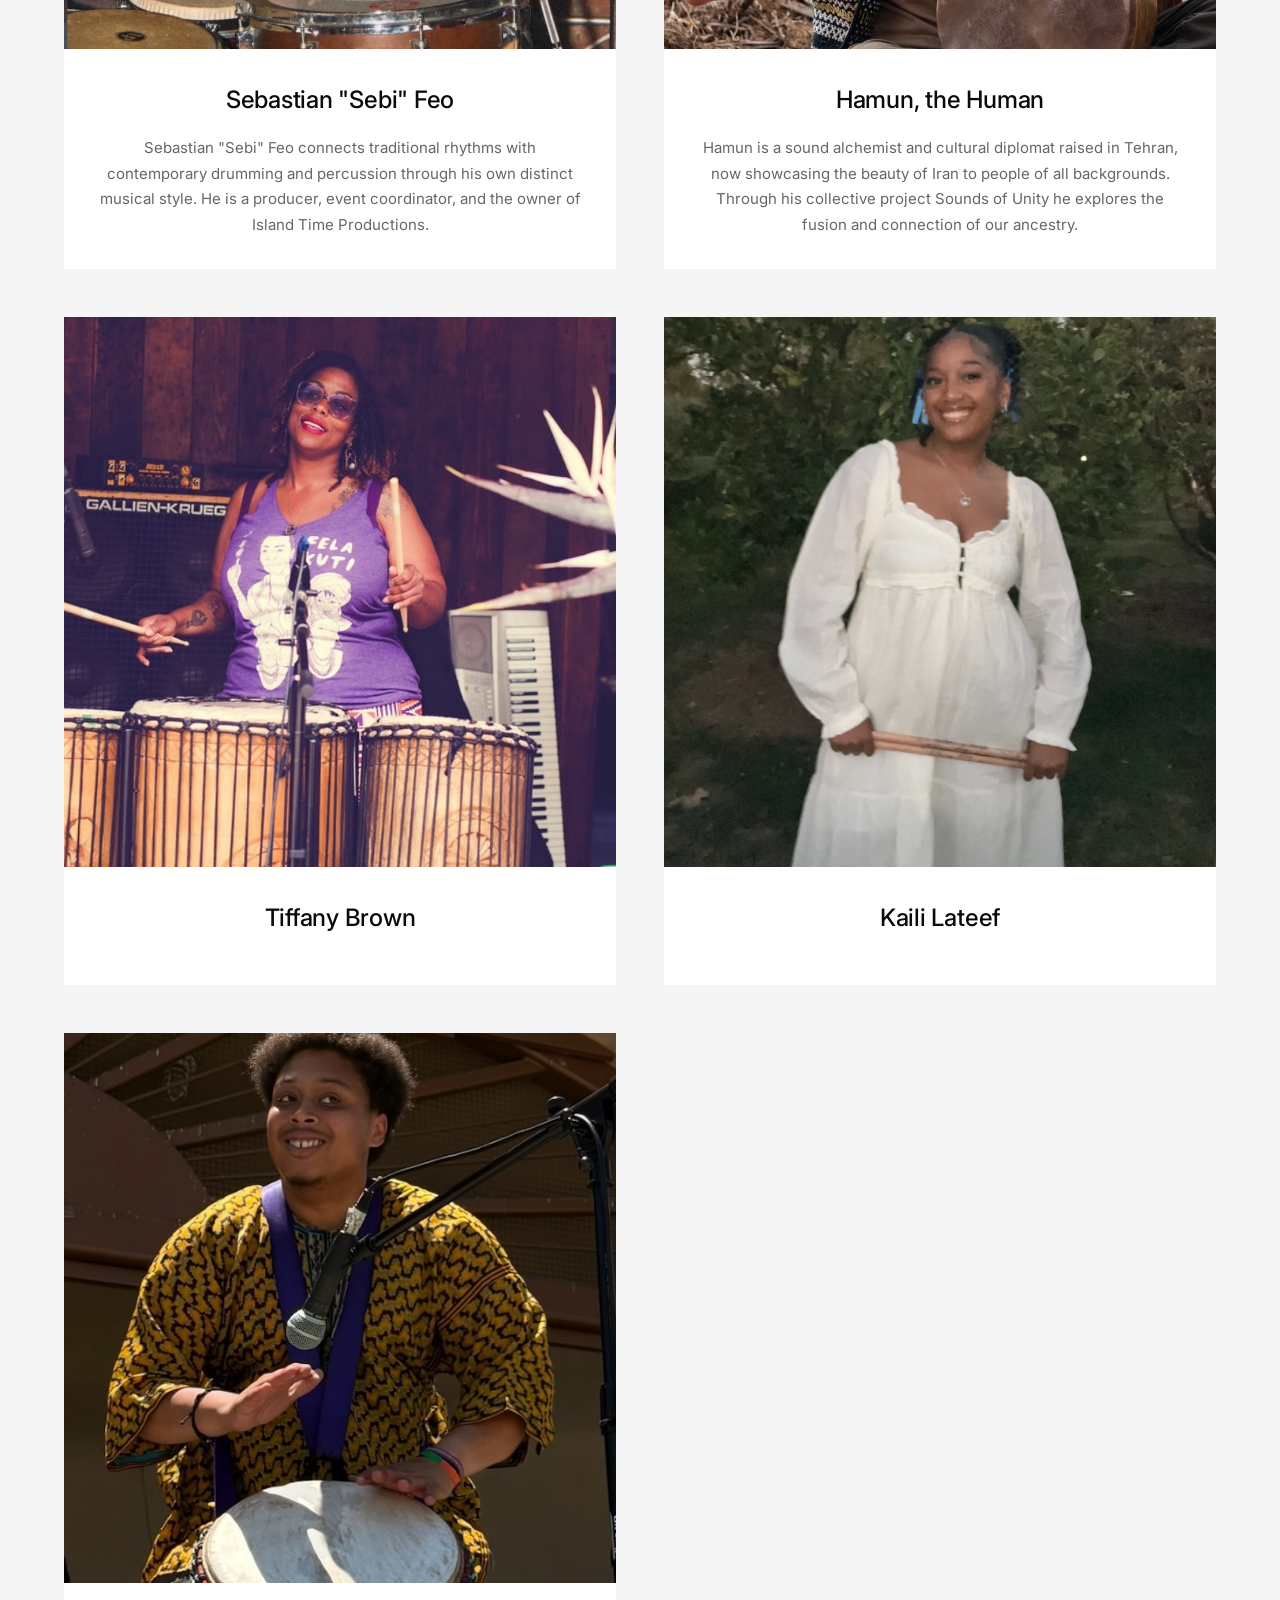
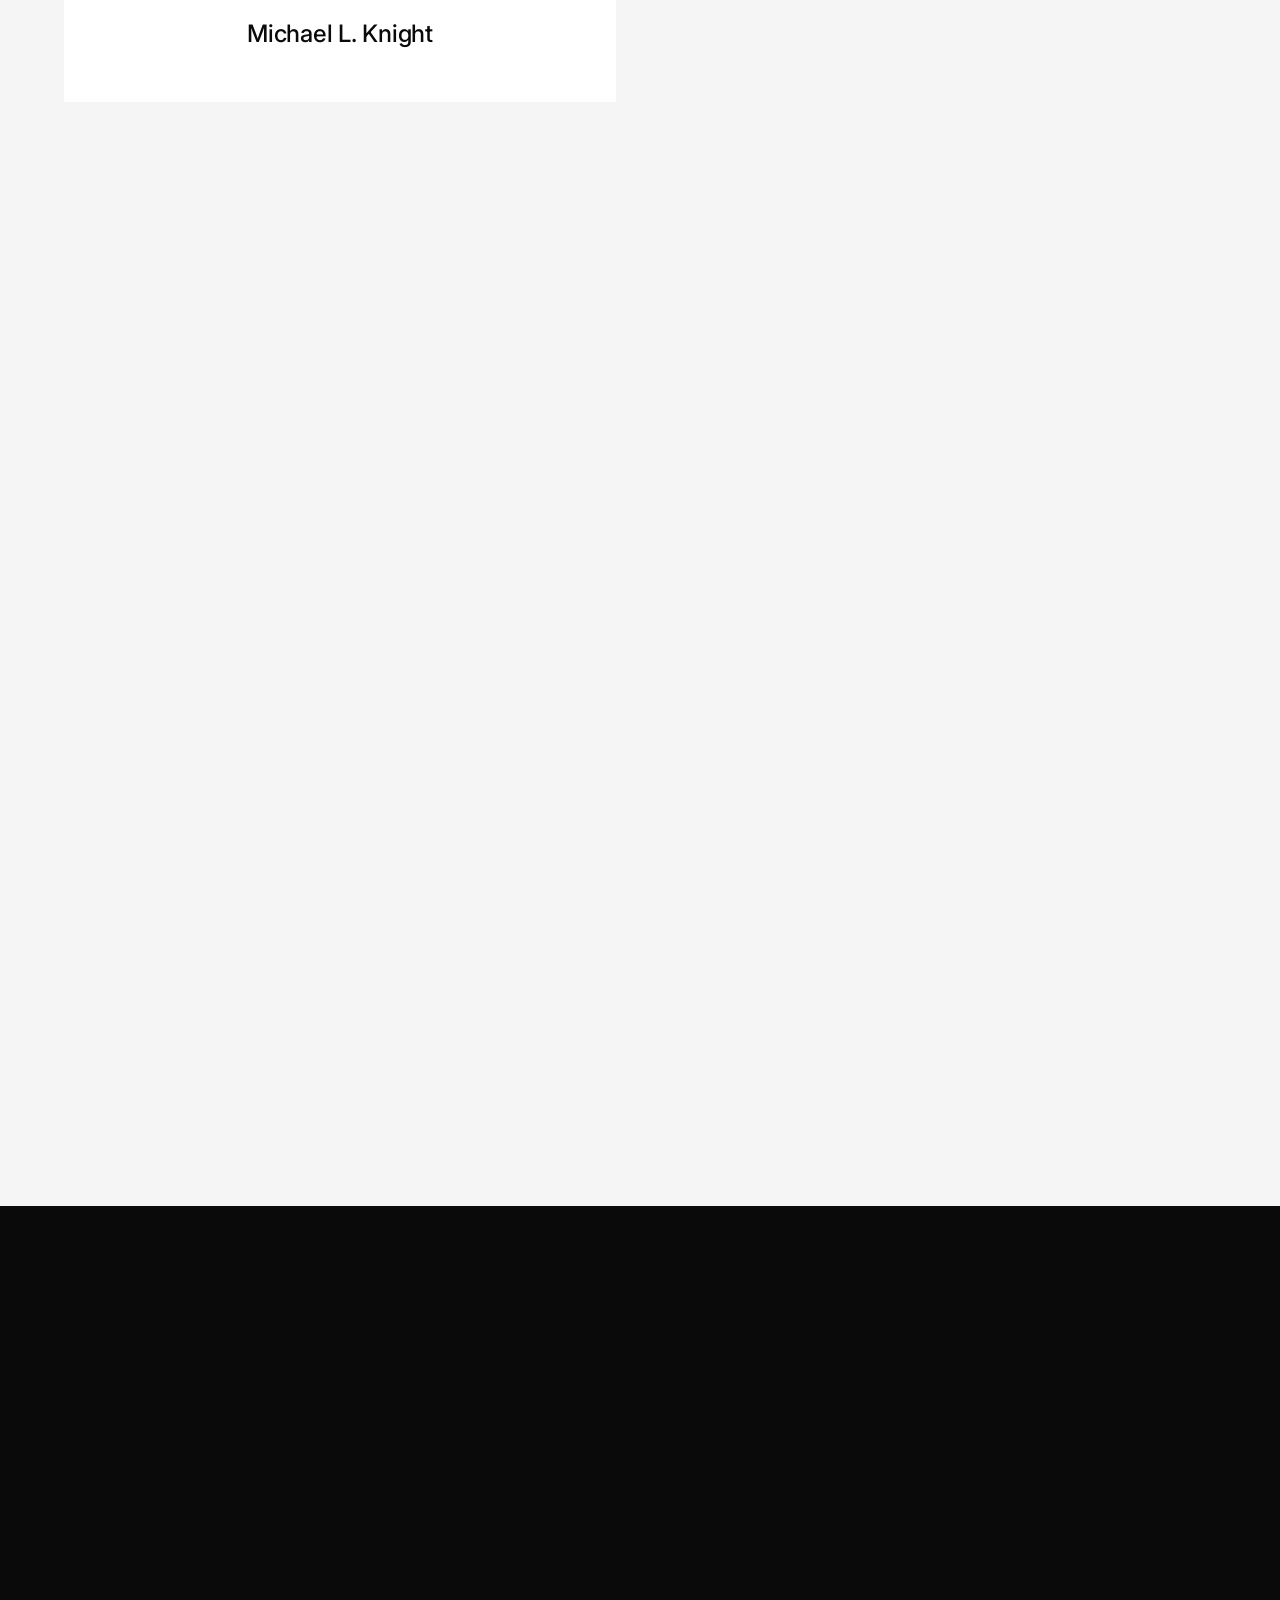
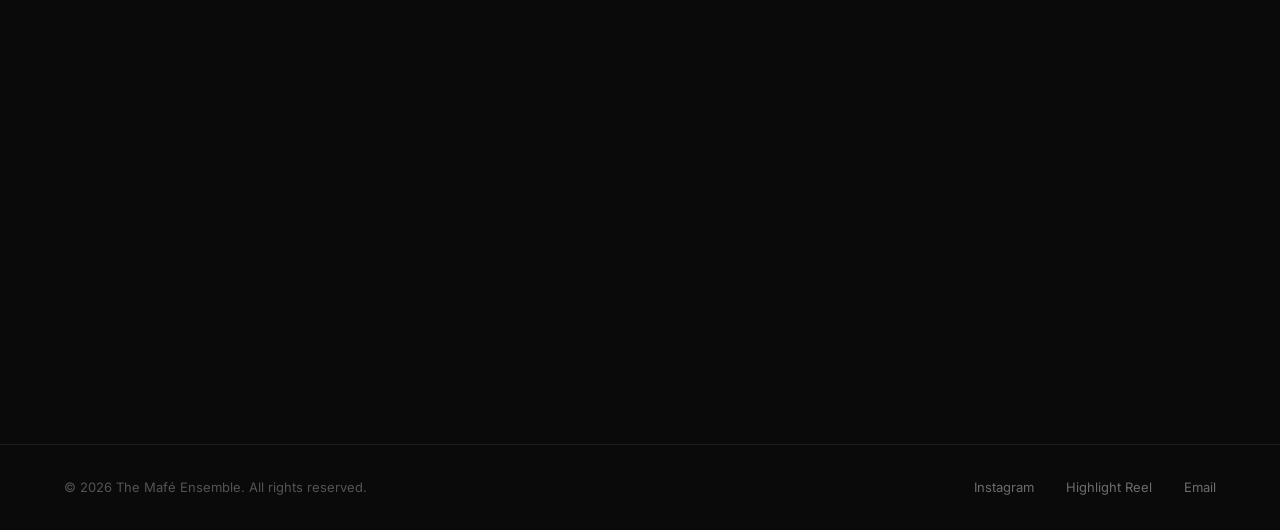
==== commit c6665731: "Merge branch 'main' of https://github.com/MafeMorpheus/Themafeenesemble" ====
--- a/index.html
+++ b/index.html
@@ -14,7 +14,7 @@
   <meta property="og:description" content="West African drum collective based in Leimert Park, Los Angeles. Available for performances, workshops, and events.">
   <meta property="og:type" content="website">
   <meta property="og:url" content="https://themafeensemble.com">
-  <meta property="og:image" content="./images/social-preview.jpg">
+  <meta property="og:image" content="./images/hero-group.jpg">
   <meta name="twitter:card" content="summary_large_image">
   
   <link rel="preconnect" href="https://fonts.googleapis.com">
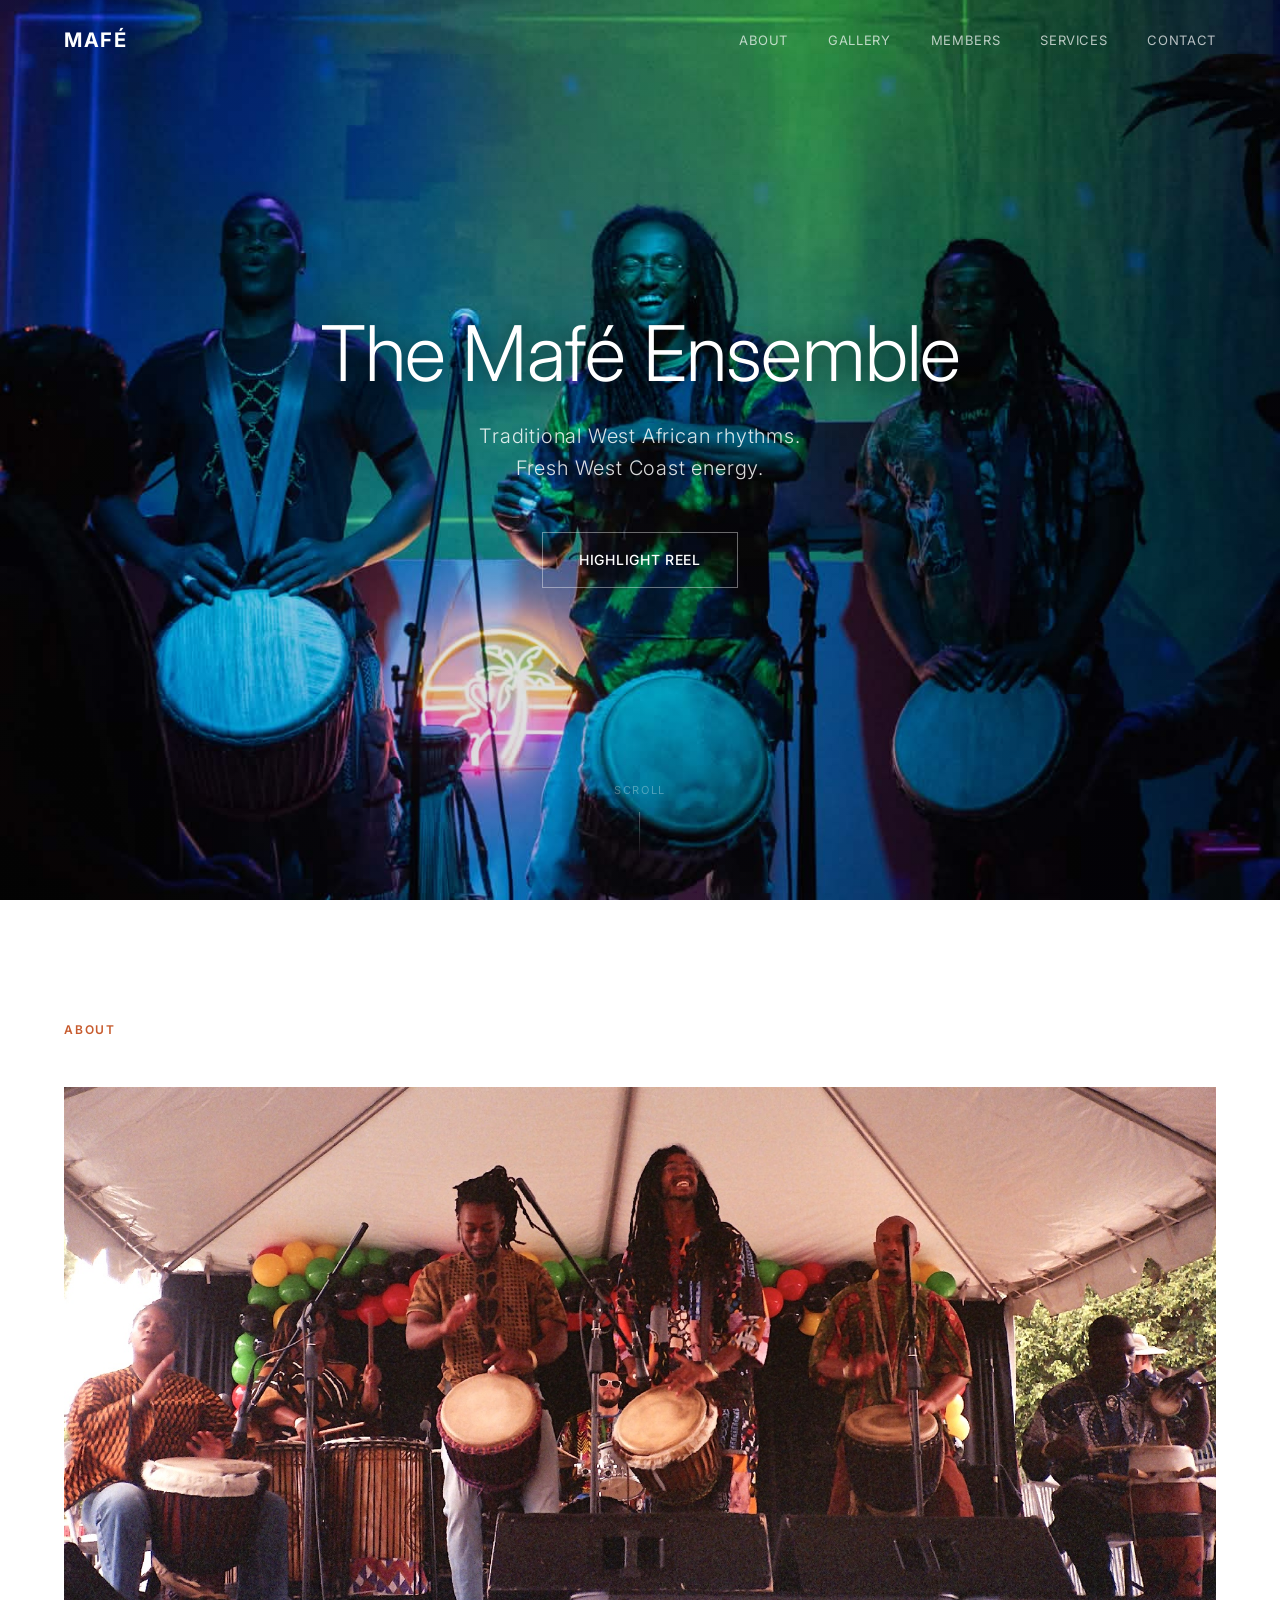
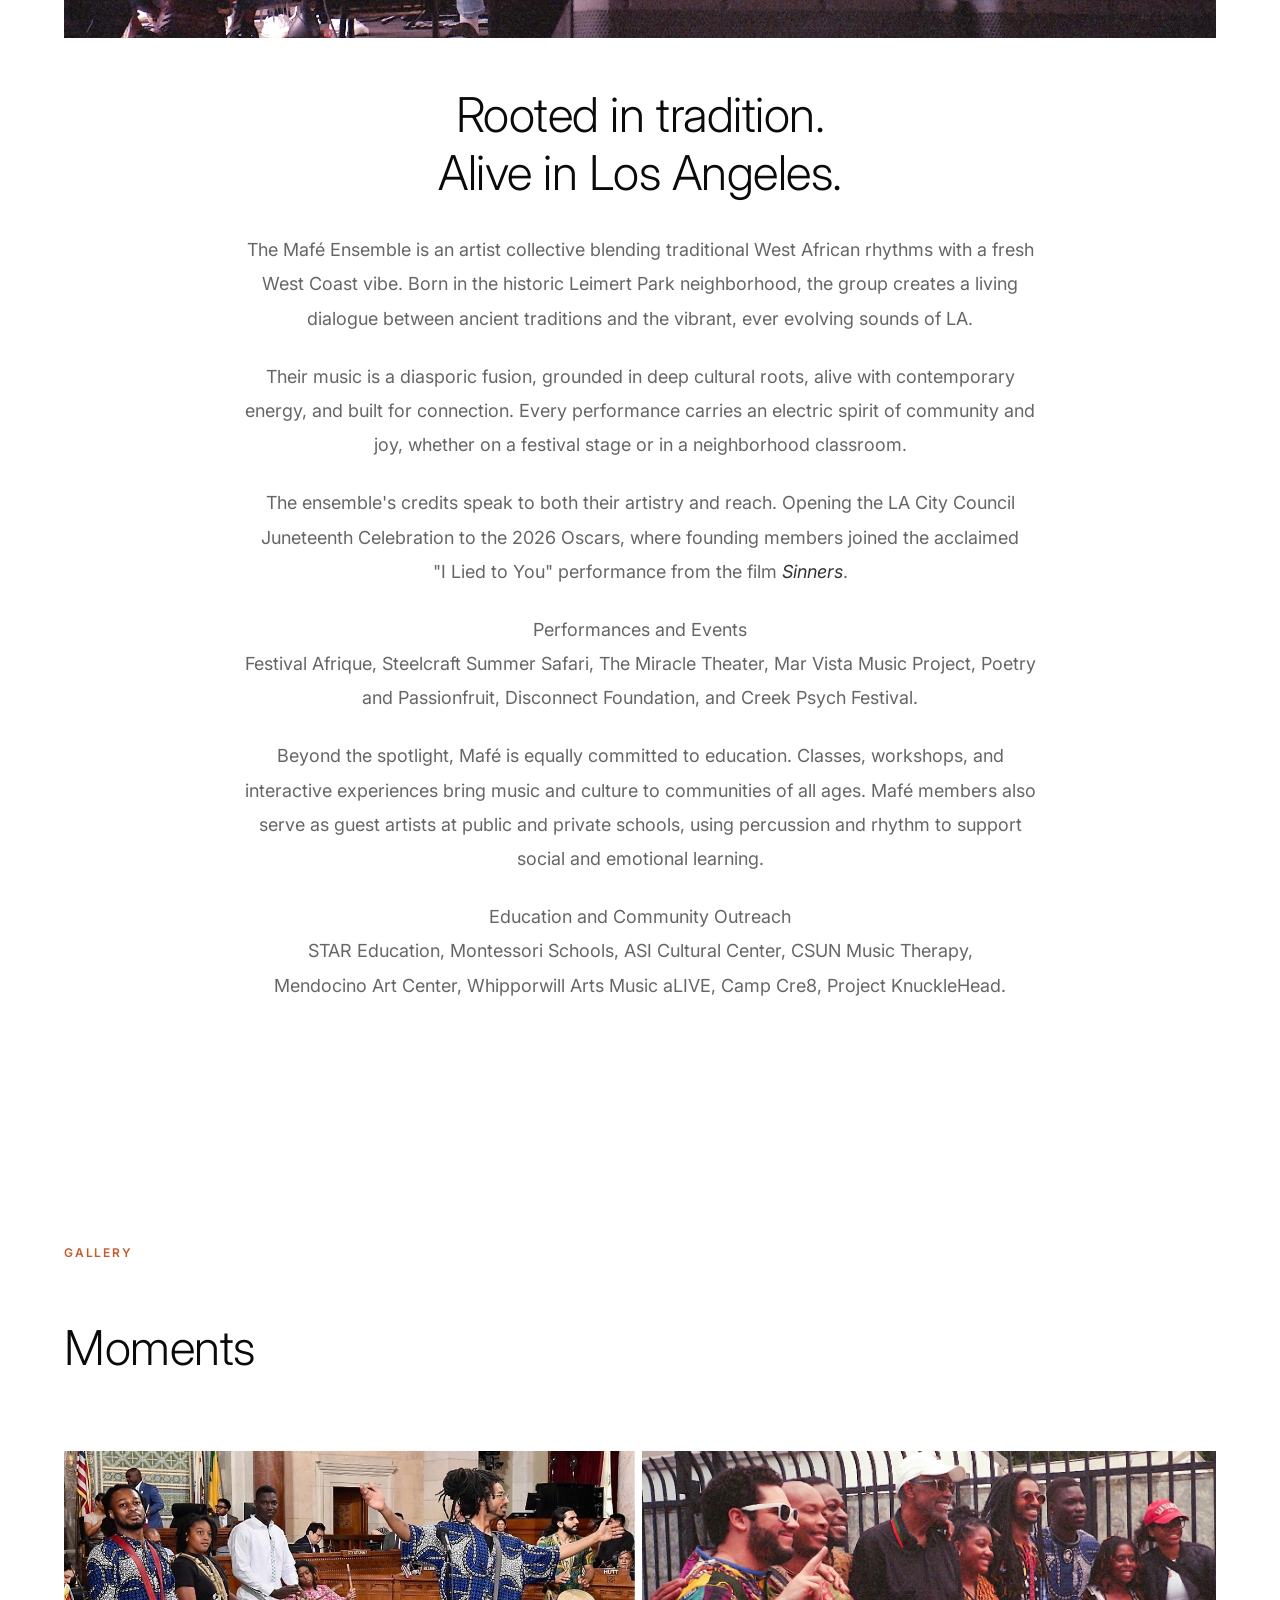
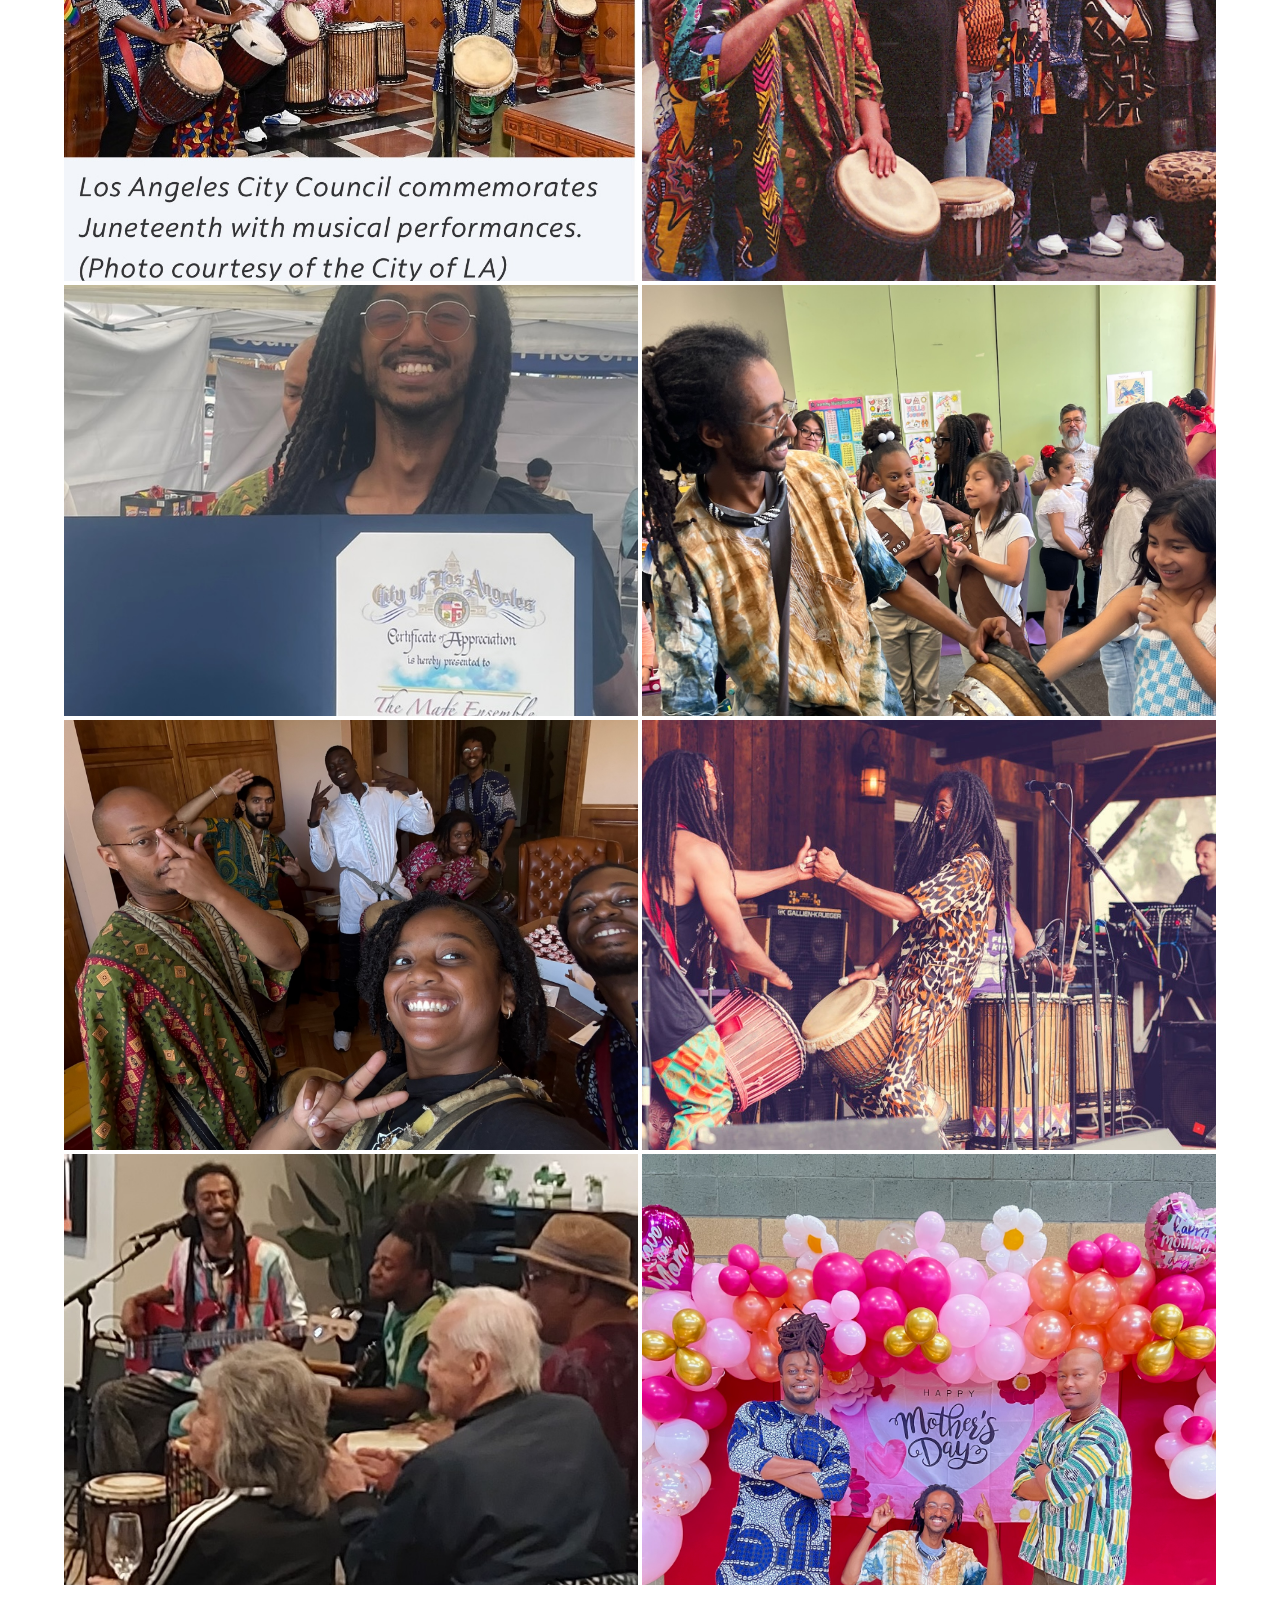
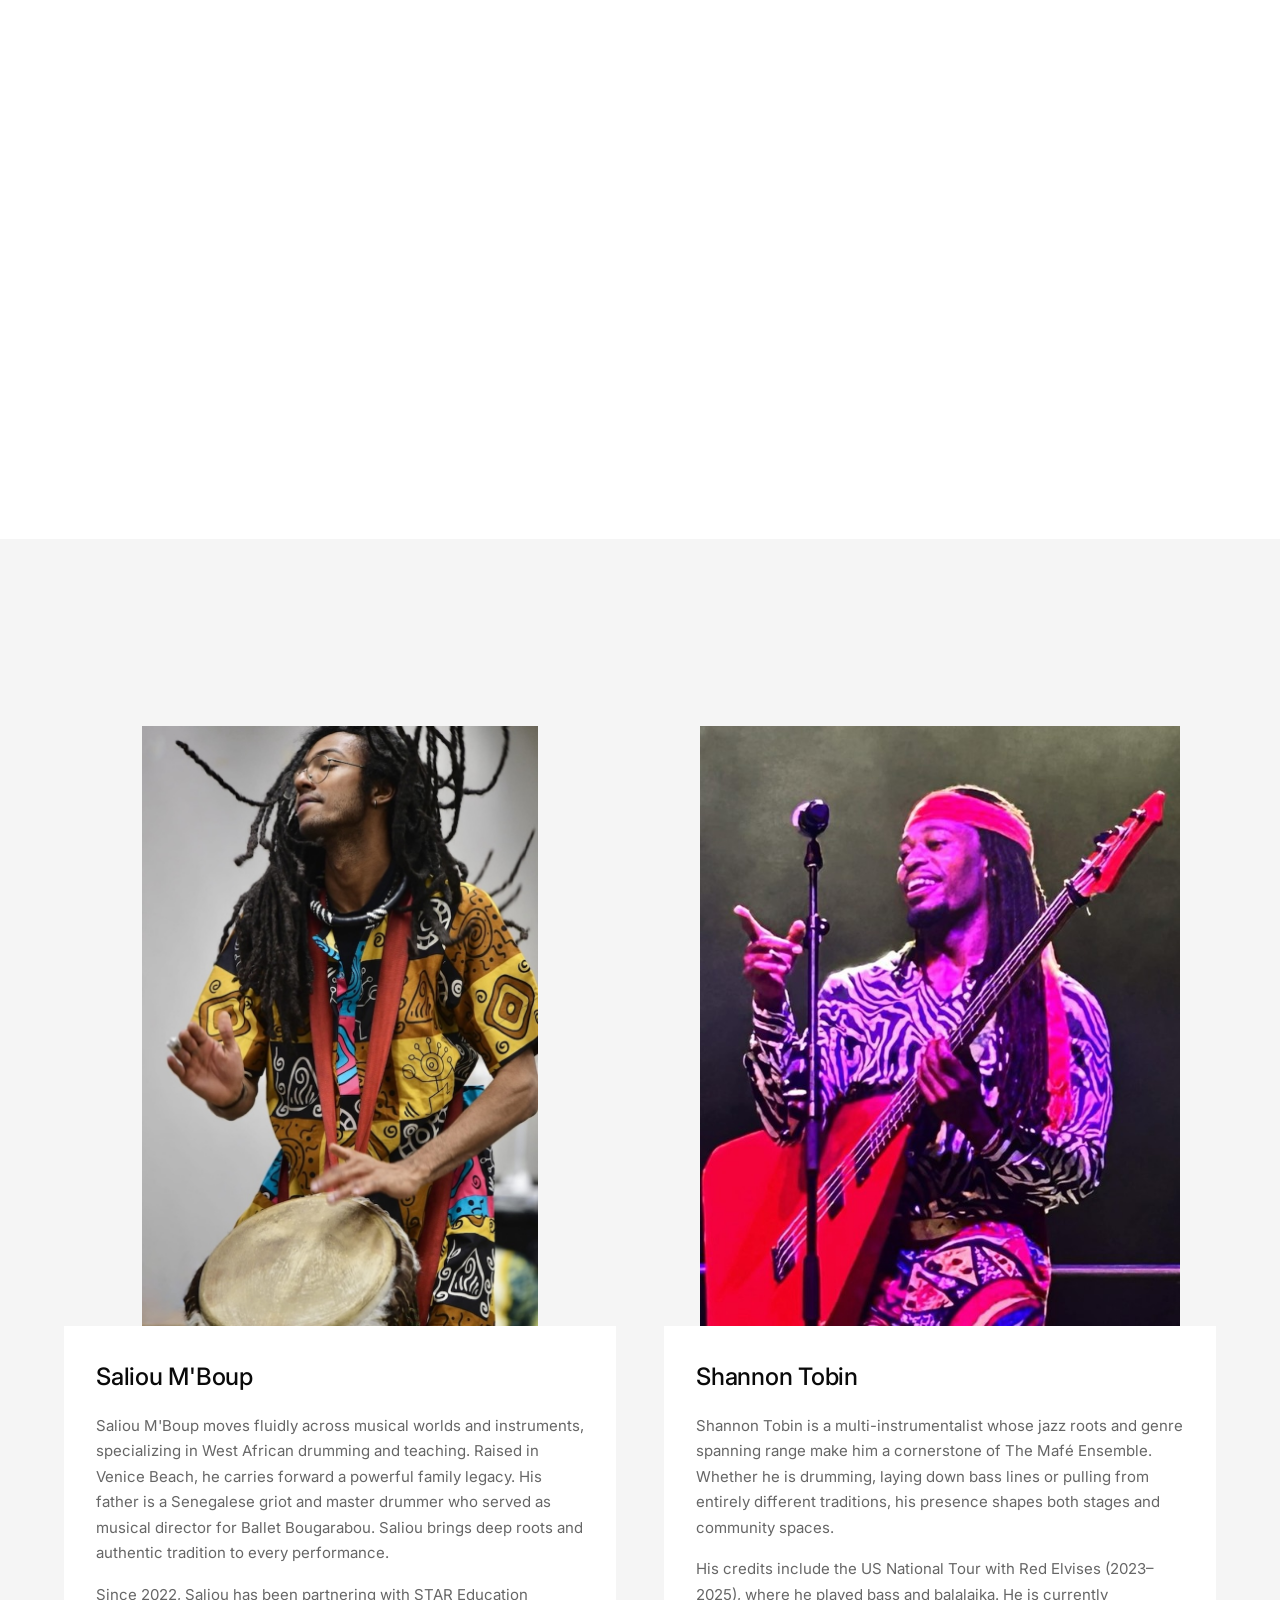
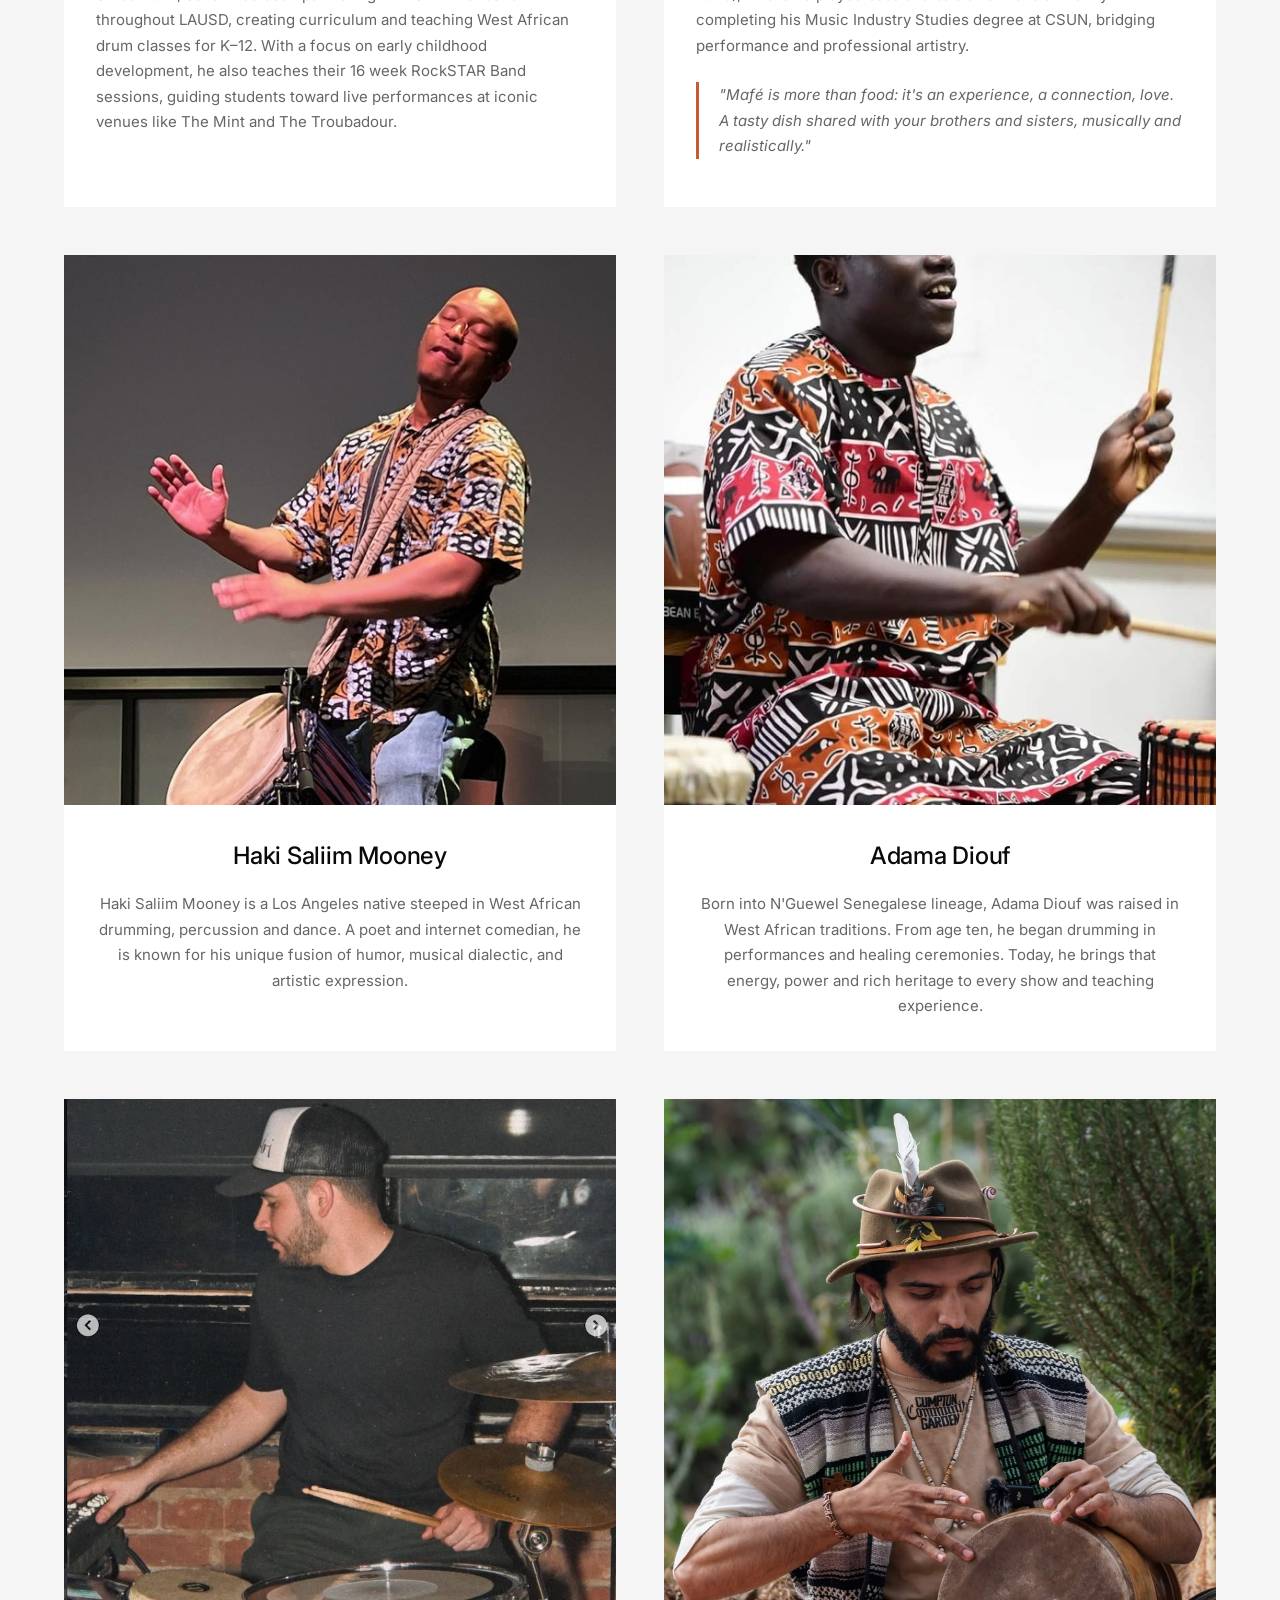
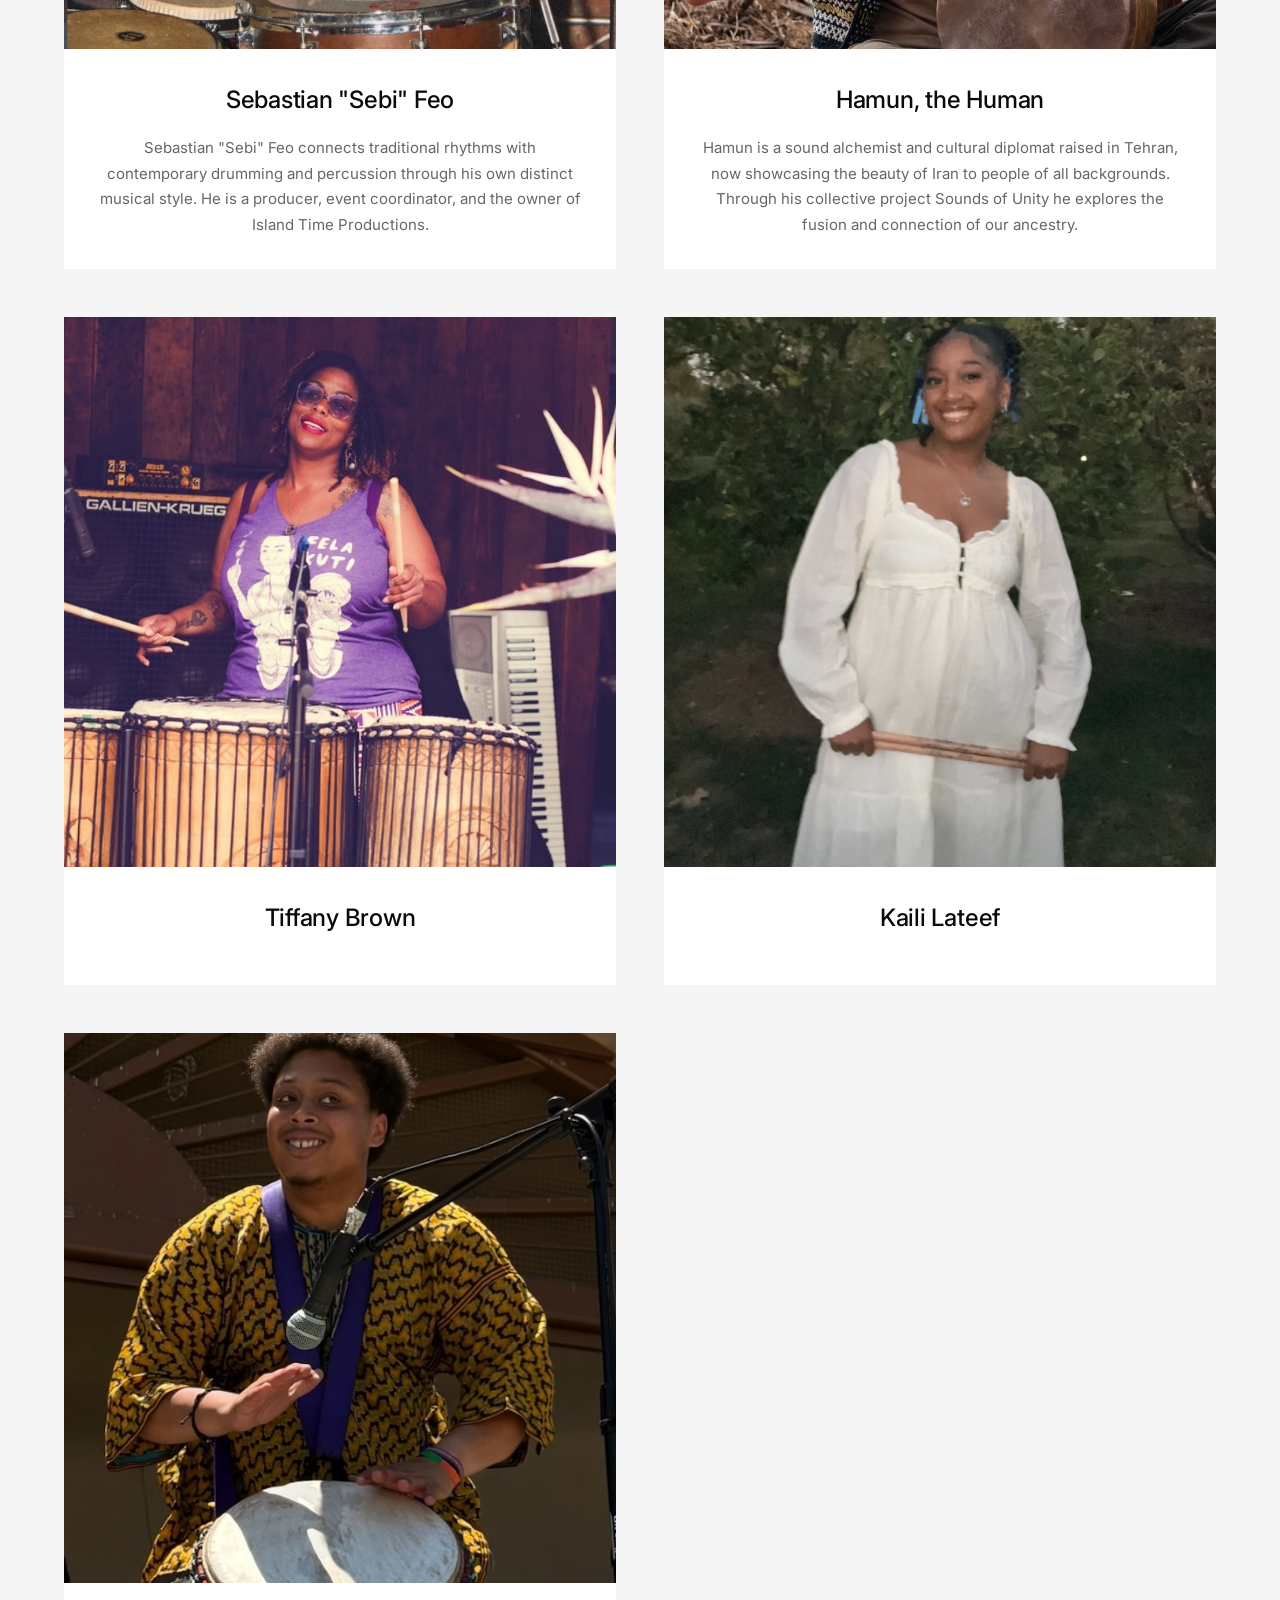
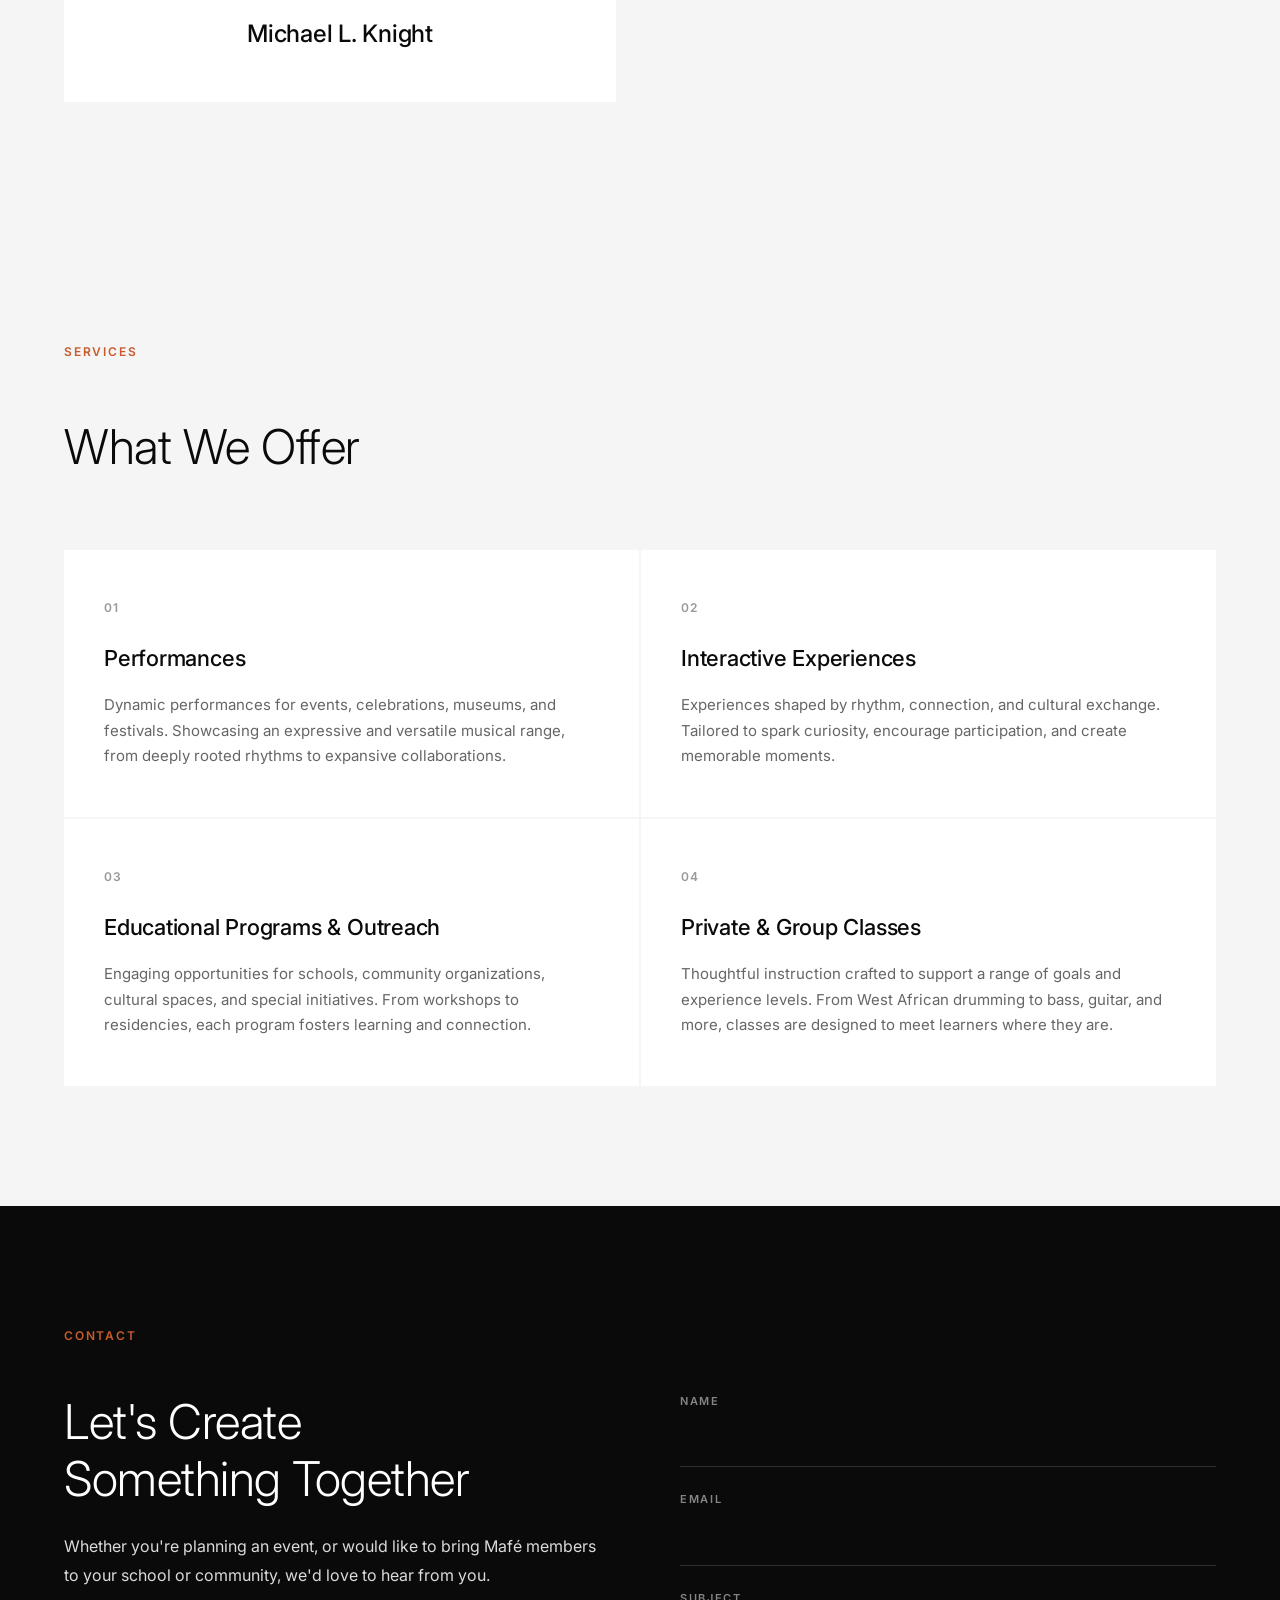
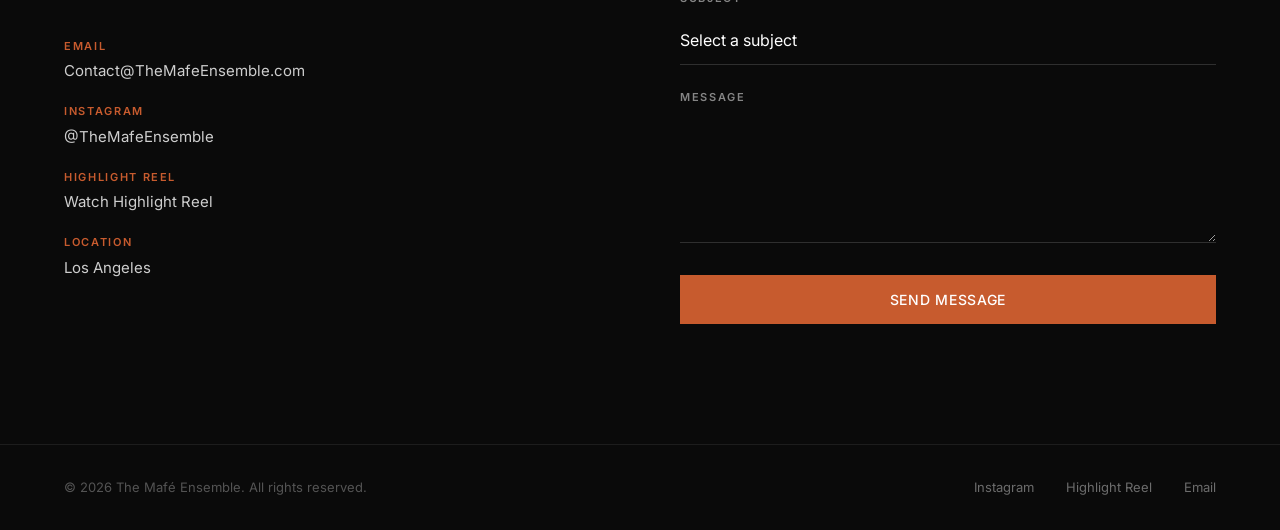
==== commit 9f8f8f12: "Update form to use serverless function for handling submissions" ====
--- a/index.html
+++ b/index.html
@@ -298,8 +298,8 @@
           </ul>
         </div>
         <div class="contact__form-wrap">
-          <!-- NETLIFY FORM: Works automatically when deployed to Netlify -->
-          <form class="contact__form" id="contact-form" name="contact" method="POST" netlify data-netlify="true" netlify-honeypot="bot-field" action="/success">
+          <!-- NETLIFY FORM: Submissions go to Netlify dashboard + email notification -->
+          <form class="contact__form" id="contact-form" name="contact" method="POST" data-netlify="true" netlify-honeypot="bot-field" action="/.netlify/functions/send-email">
             <input type="hidden" name="form-name" value="contact">
             <p class="hidden" style="display:none;">
               <label>Don't fill this out: <input name="bot-field"></label>
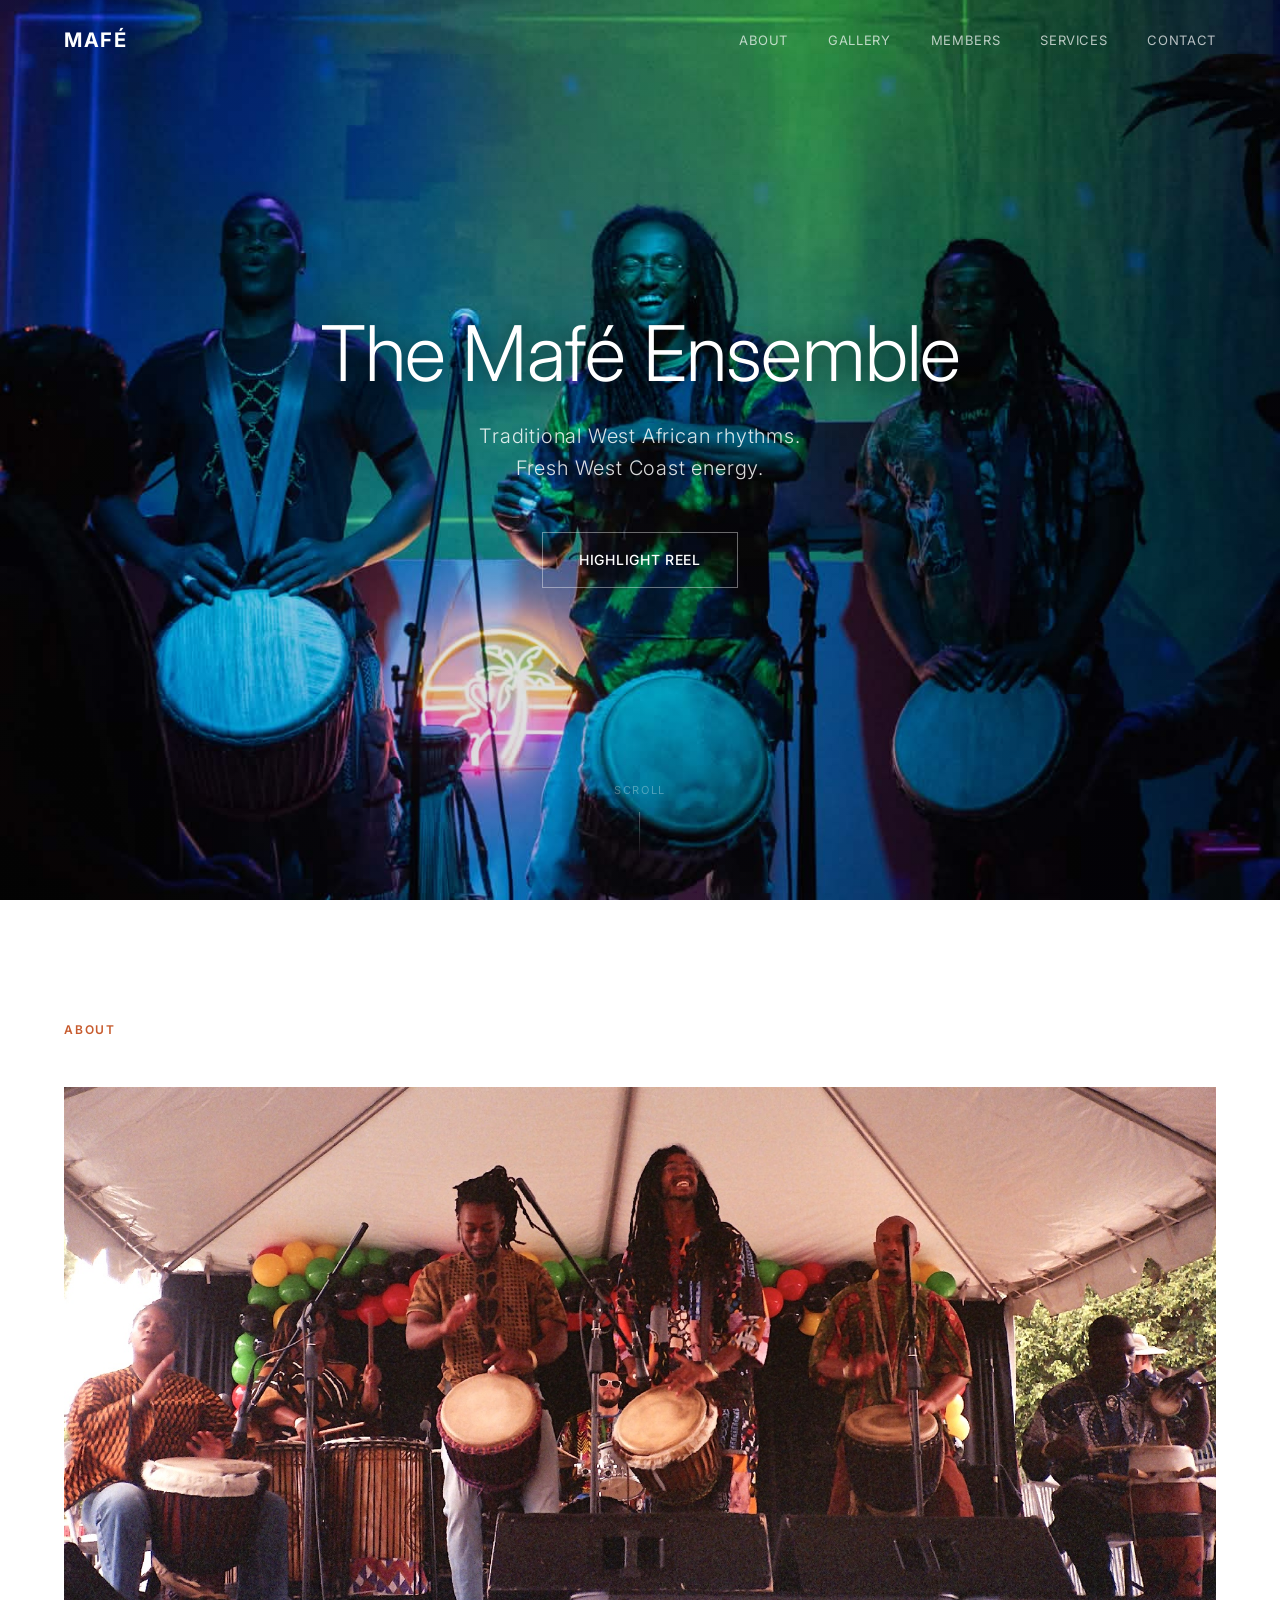
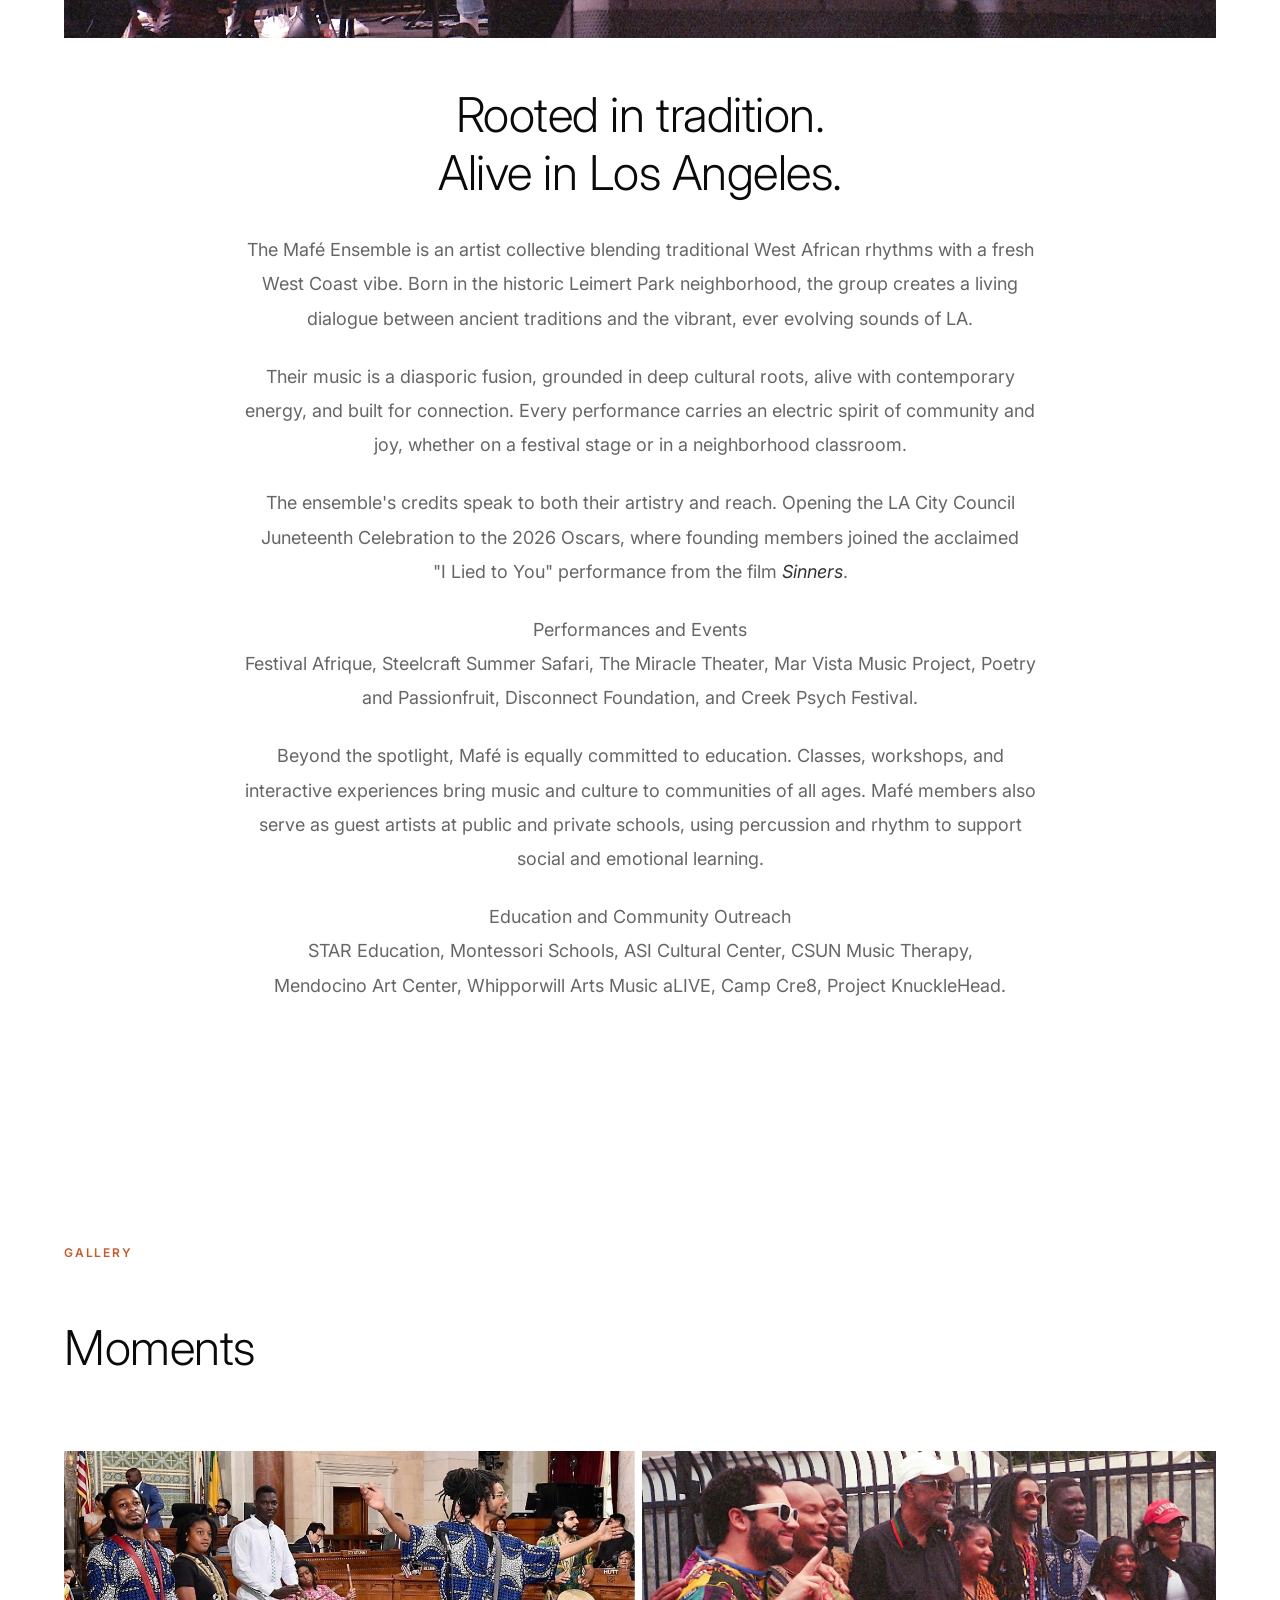
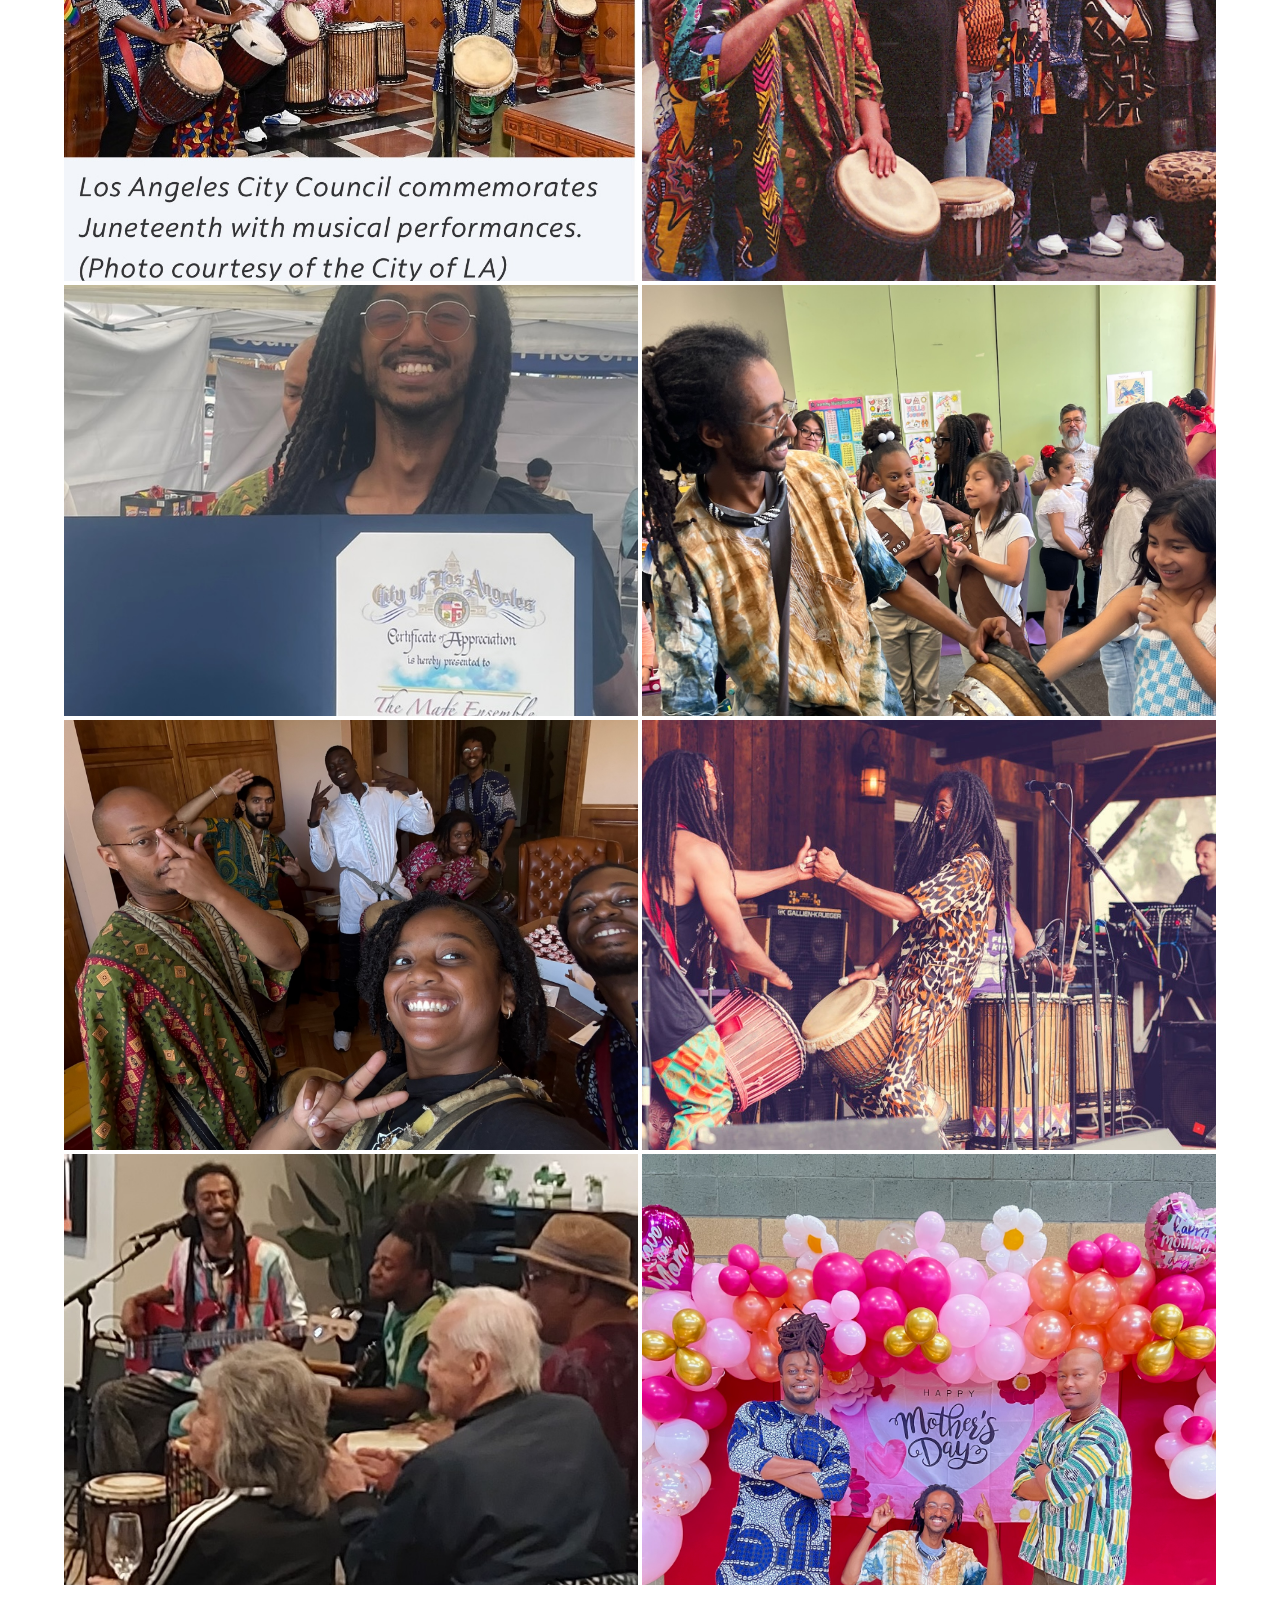
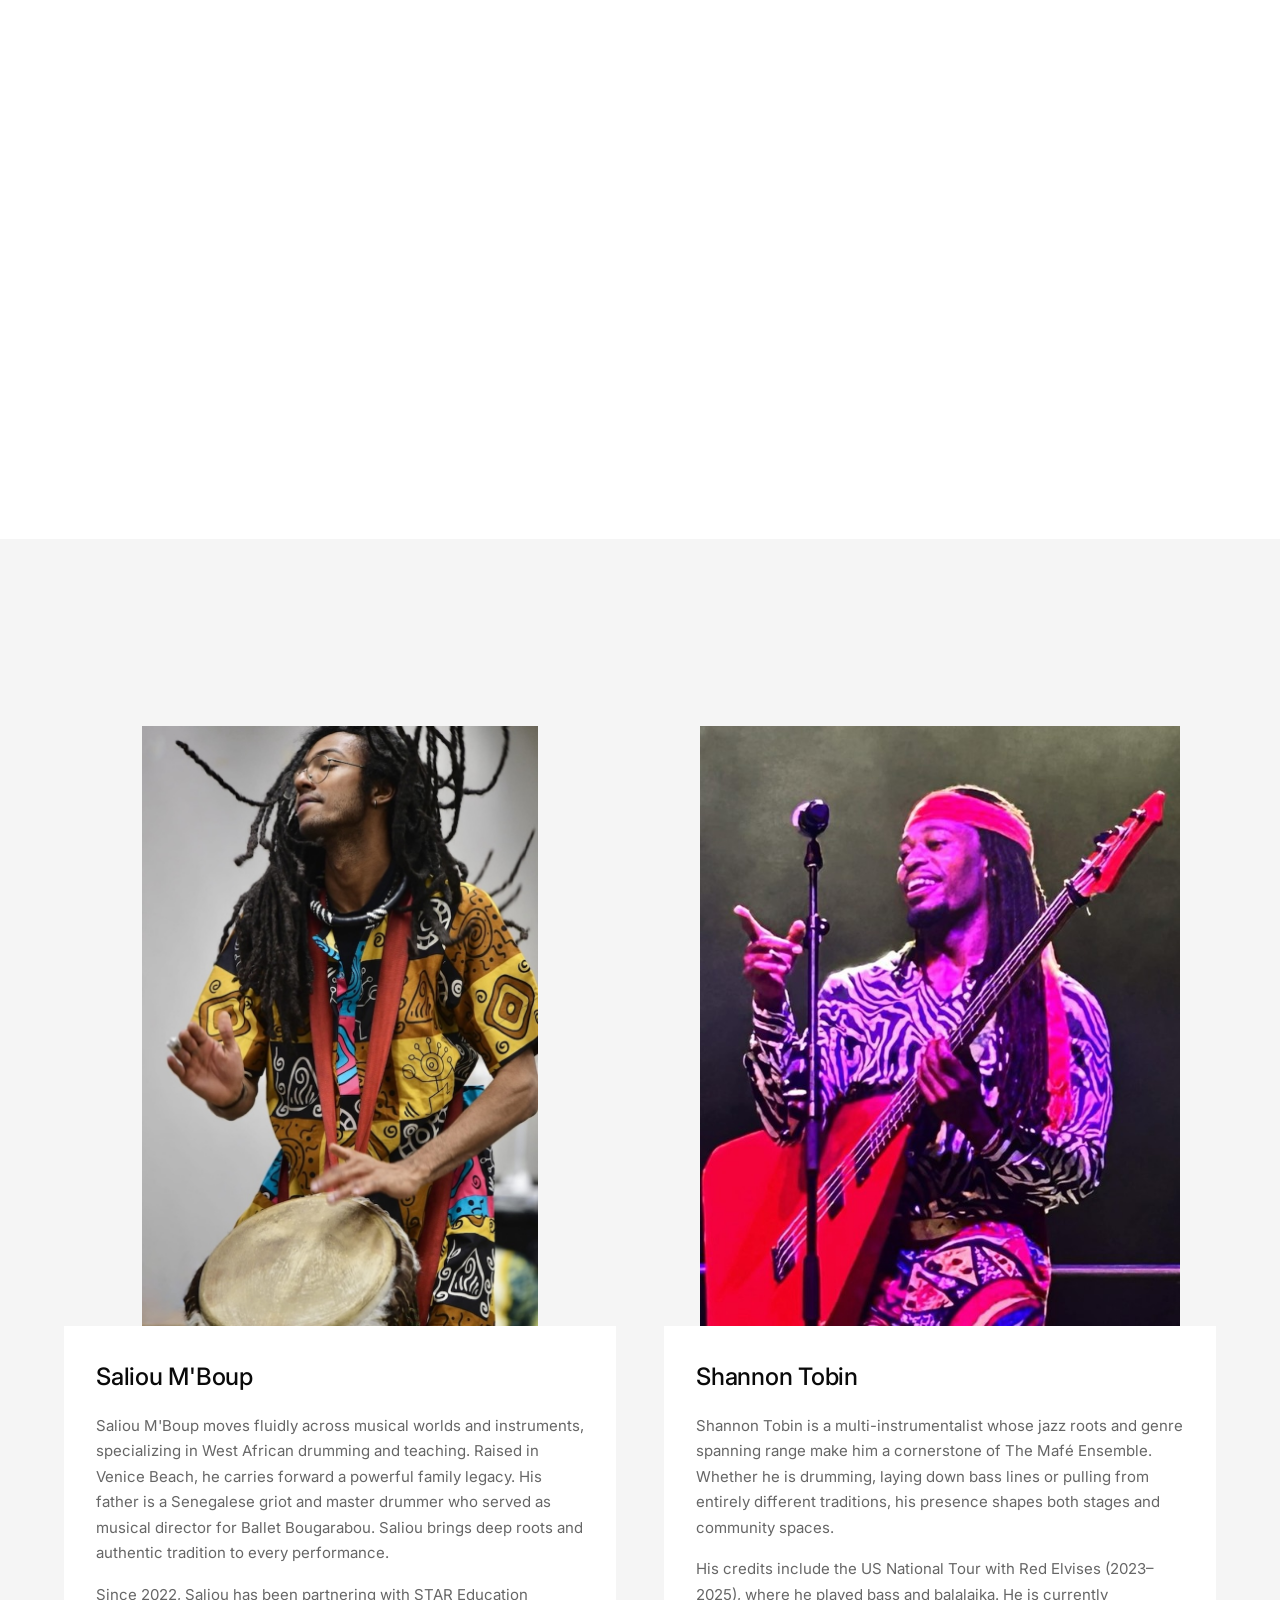
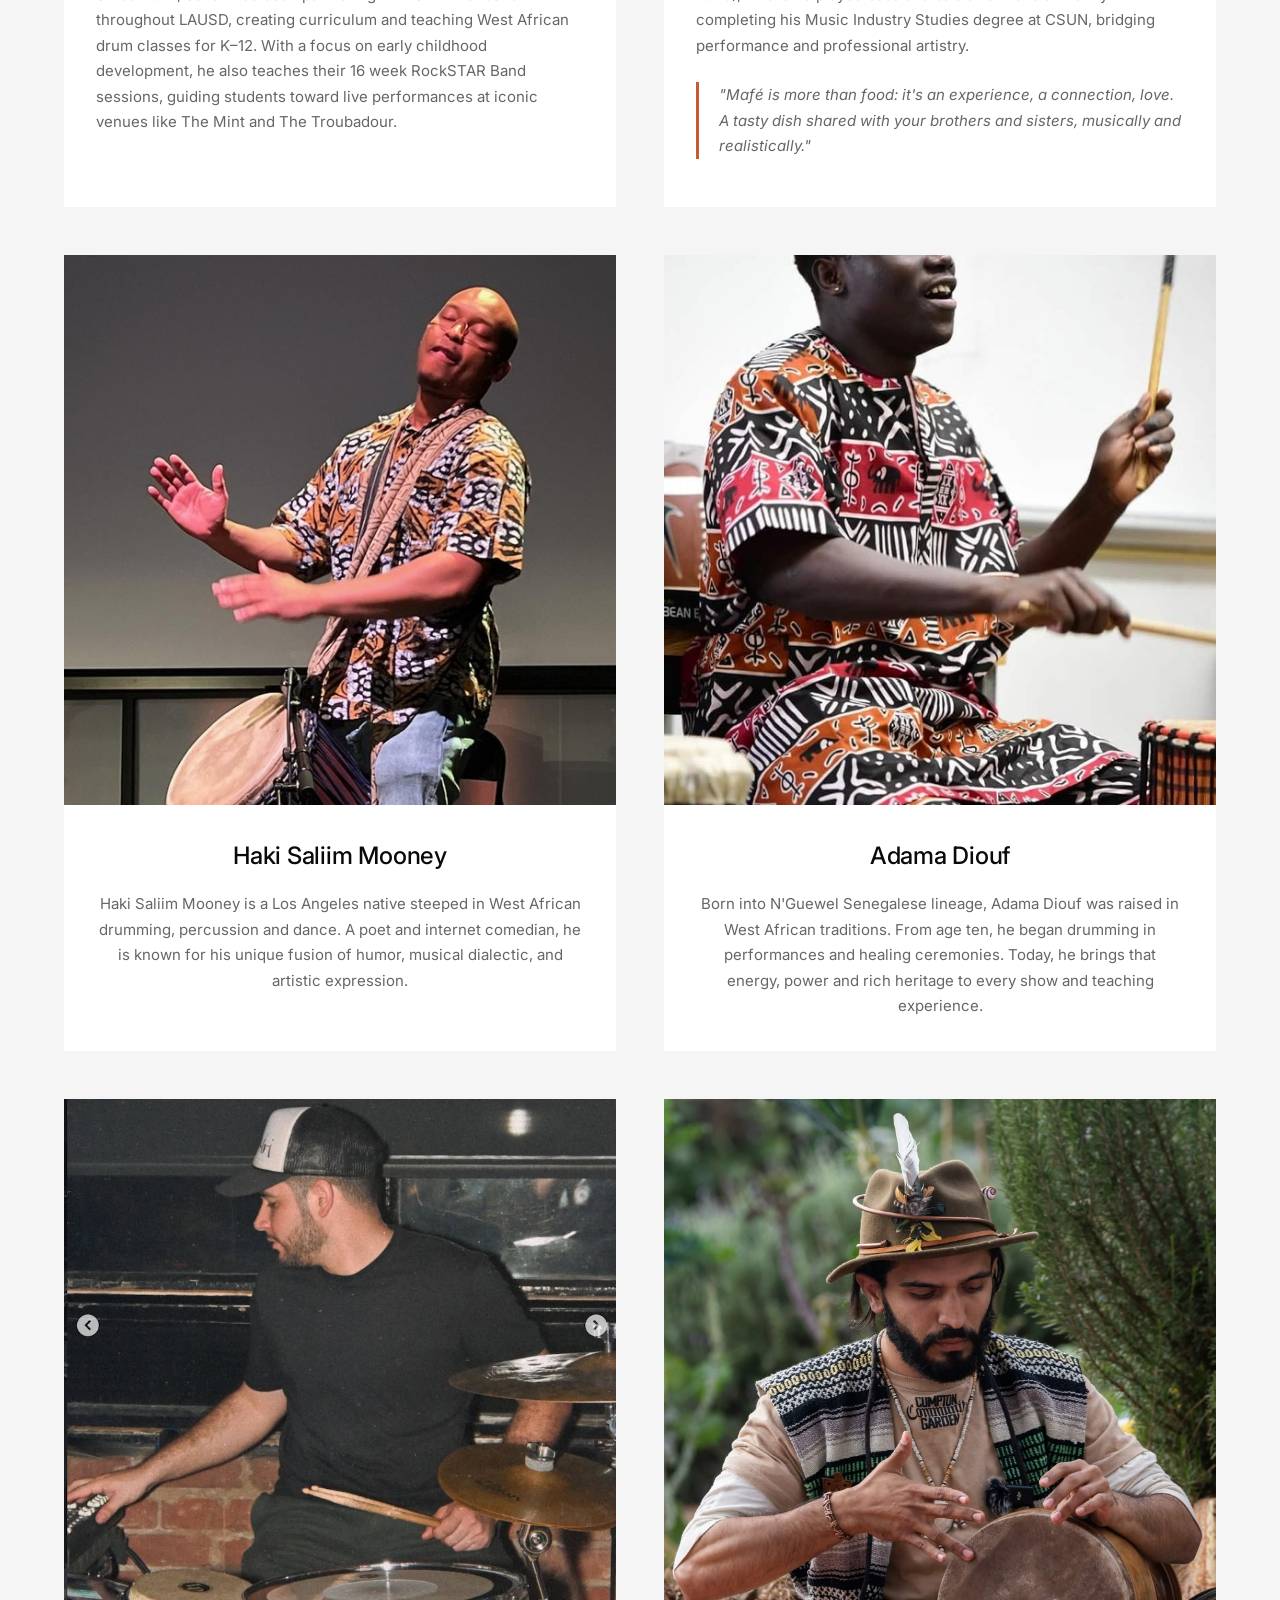
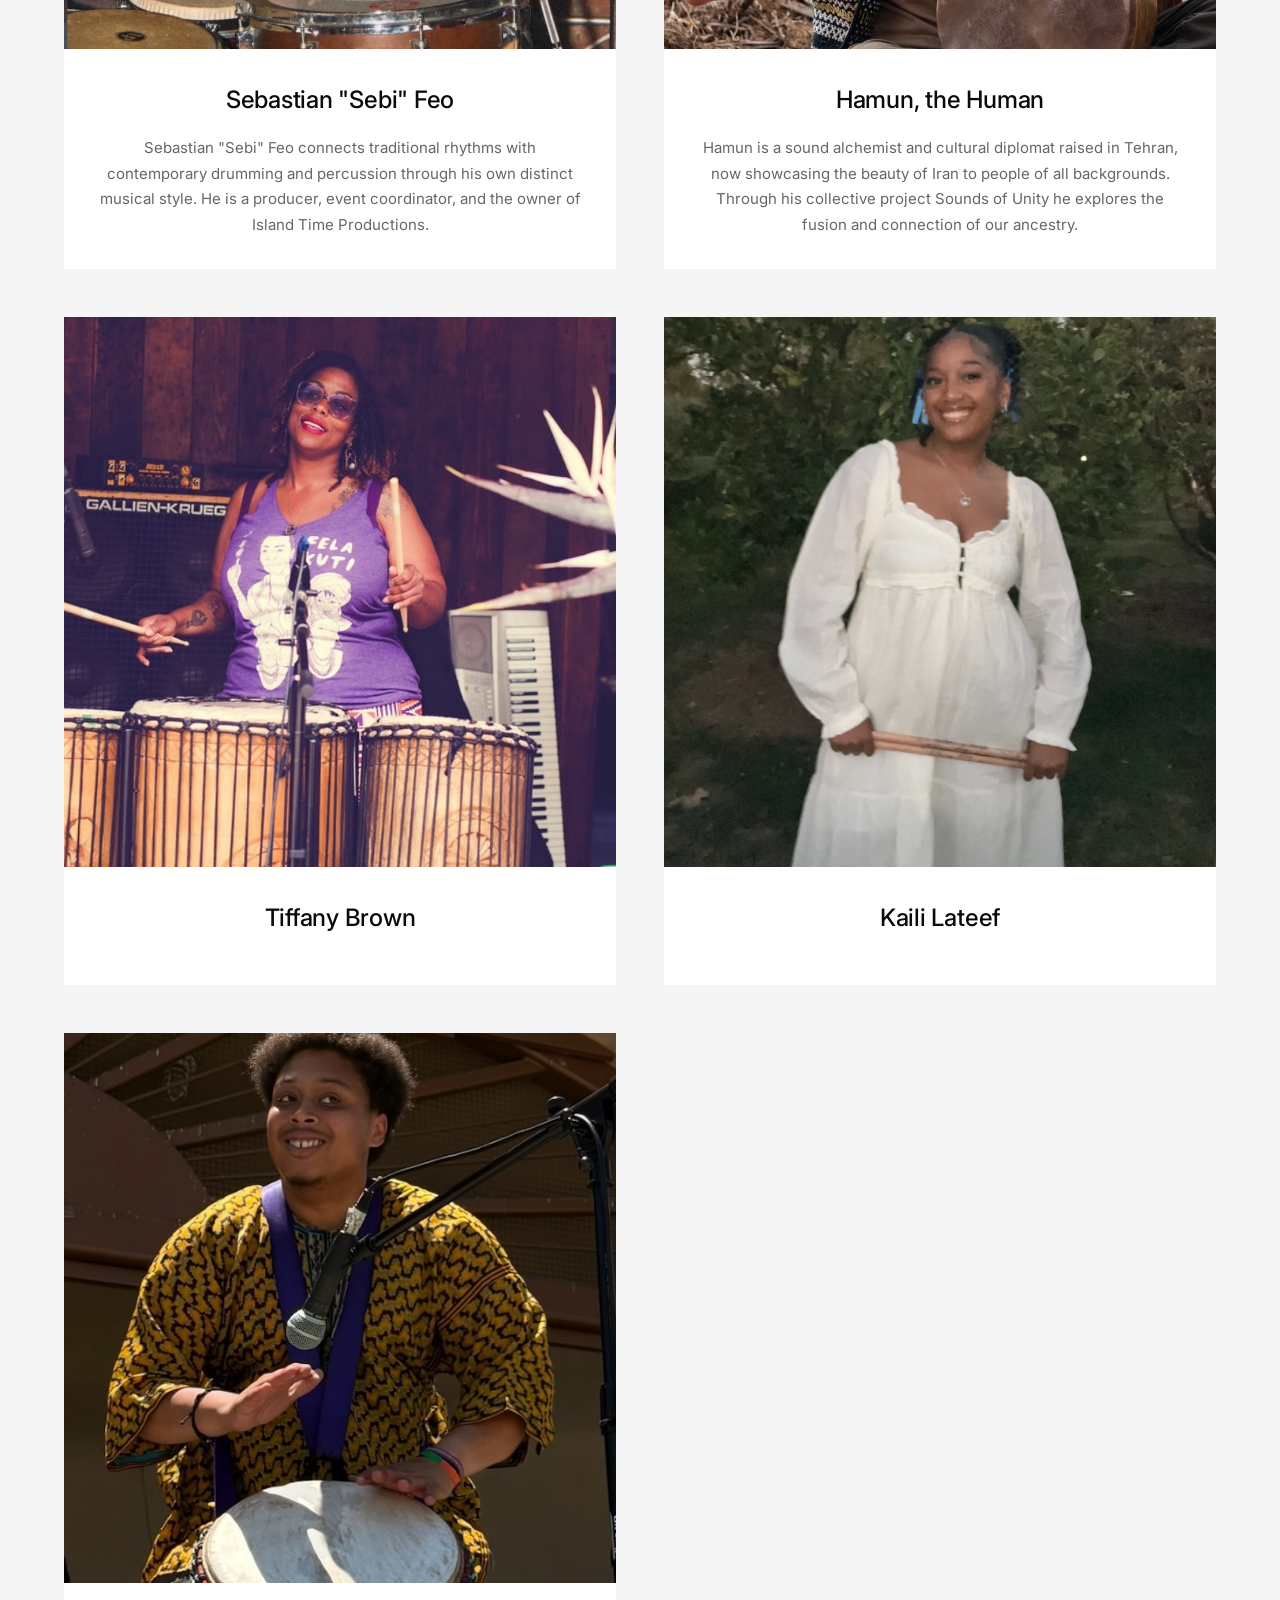
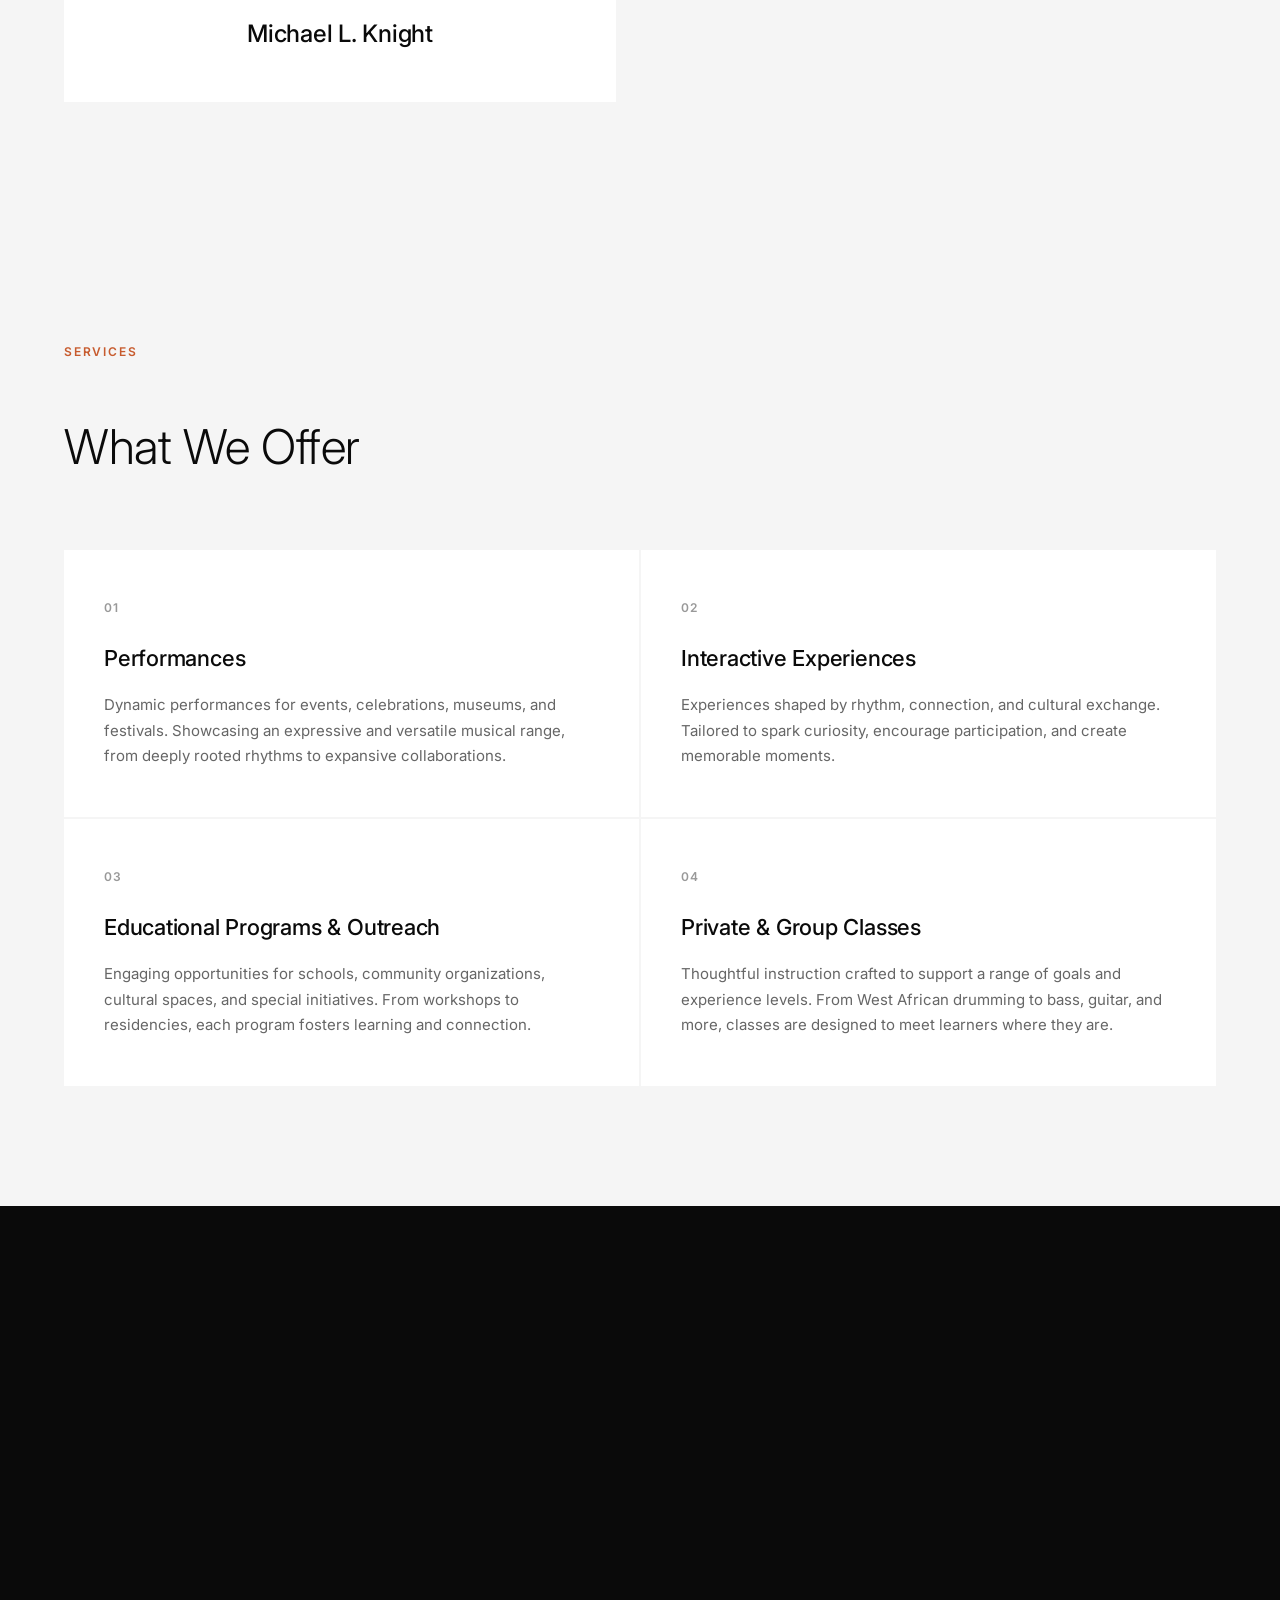
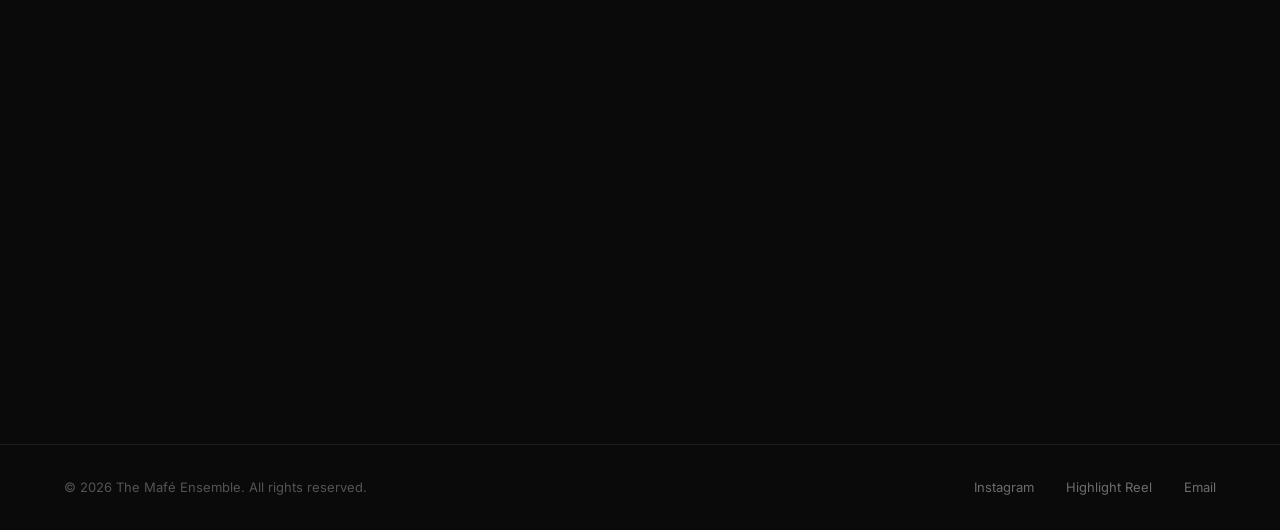
==== commit d4516aa4: "Fix form attributes for Netlify detection" ====
--- a/index.html
+++ b/index.html
@@ -299,7 +299,7 @@
         </div>
         <div class="contact__form-wrap">
           <!-- NETLIFY FORM: Submissions go to Netlify dashboard + email notification -->
-          <form class="contact__form" id="contact-form" name="contact" method="POST" data-netlify="true" netlify-honeypot="bot-field" action="/.netlify/functions/send-email">
+          <form class="contact__form" id="contact-form" name="contact" method="POST" netlify data-netlify="true" netlify-honeypot="bot-field" action="/success">
             <input type="hidden" name="form-name" value="contact">
             <p class="hidden" style="display:none;">
               <label>Don't fill this out: <input name="bot-field"></label>
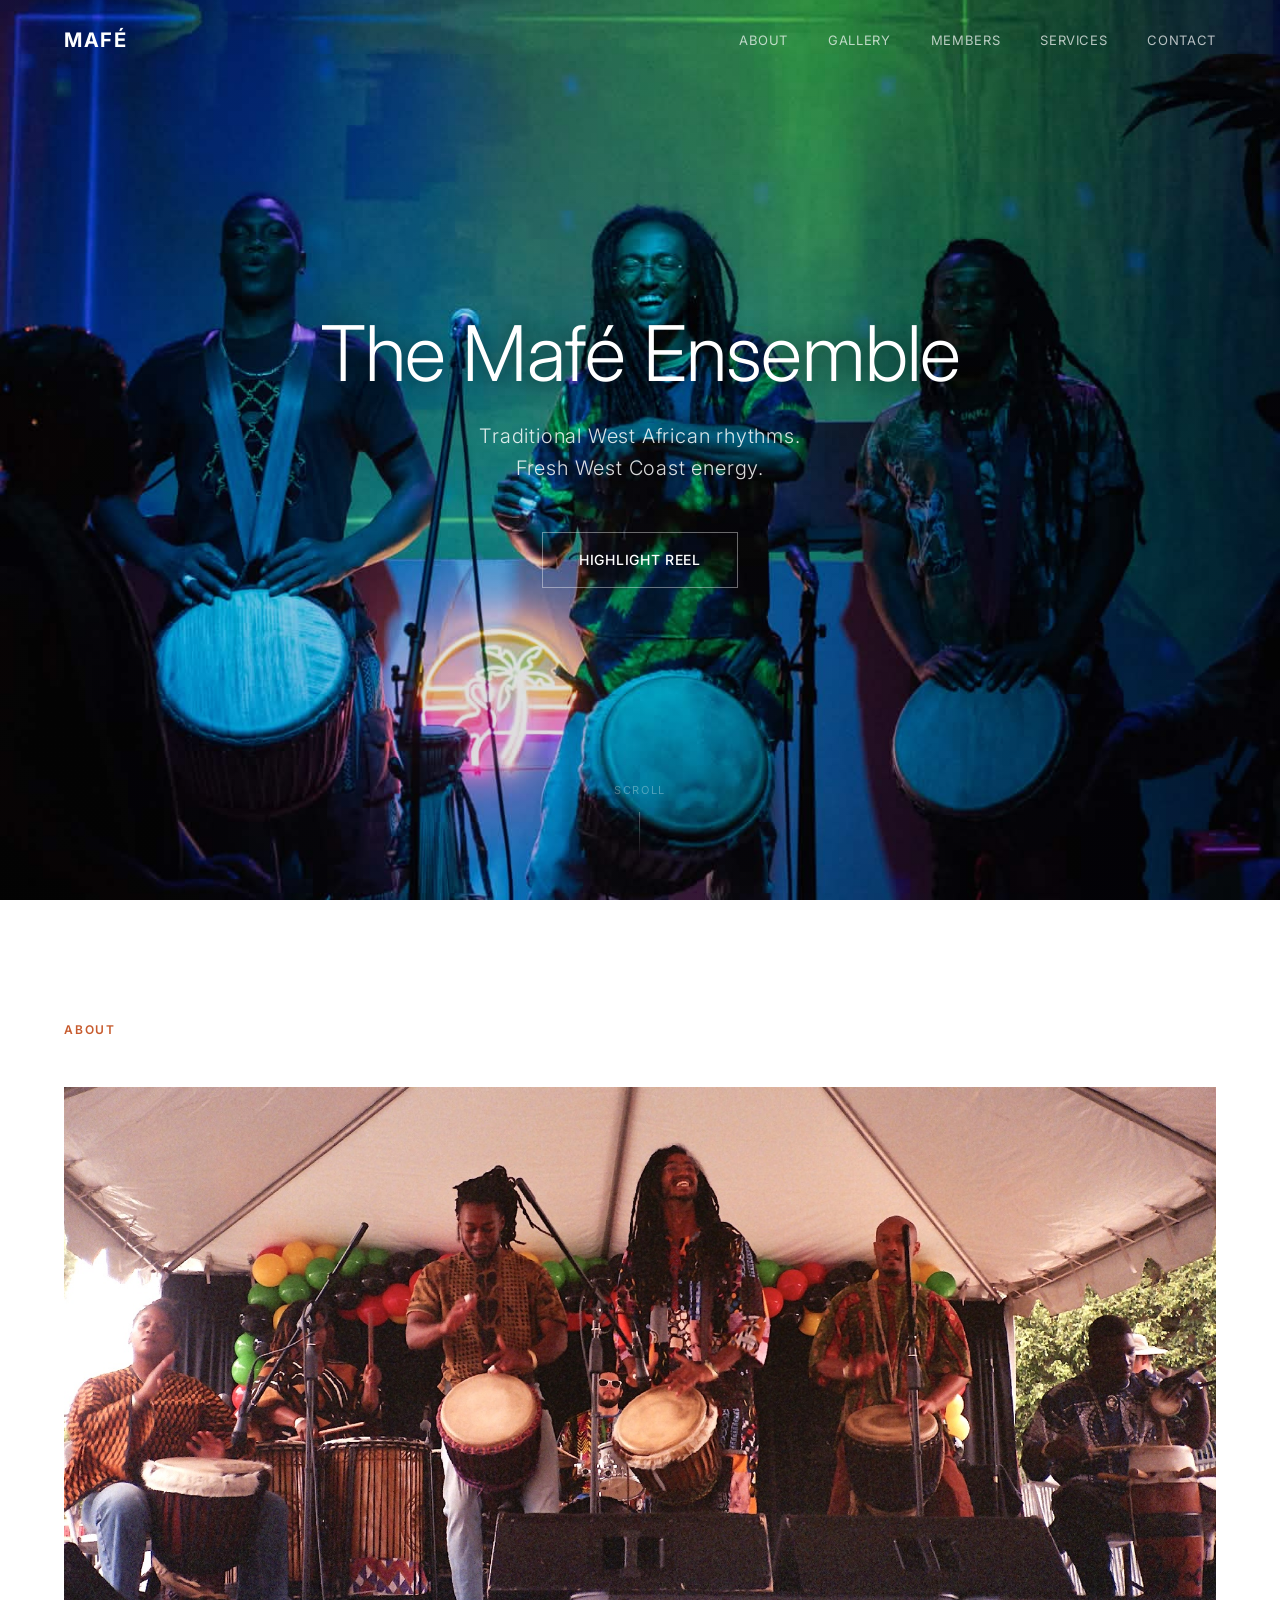
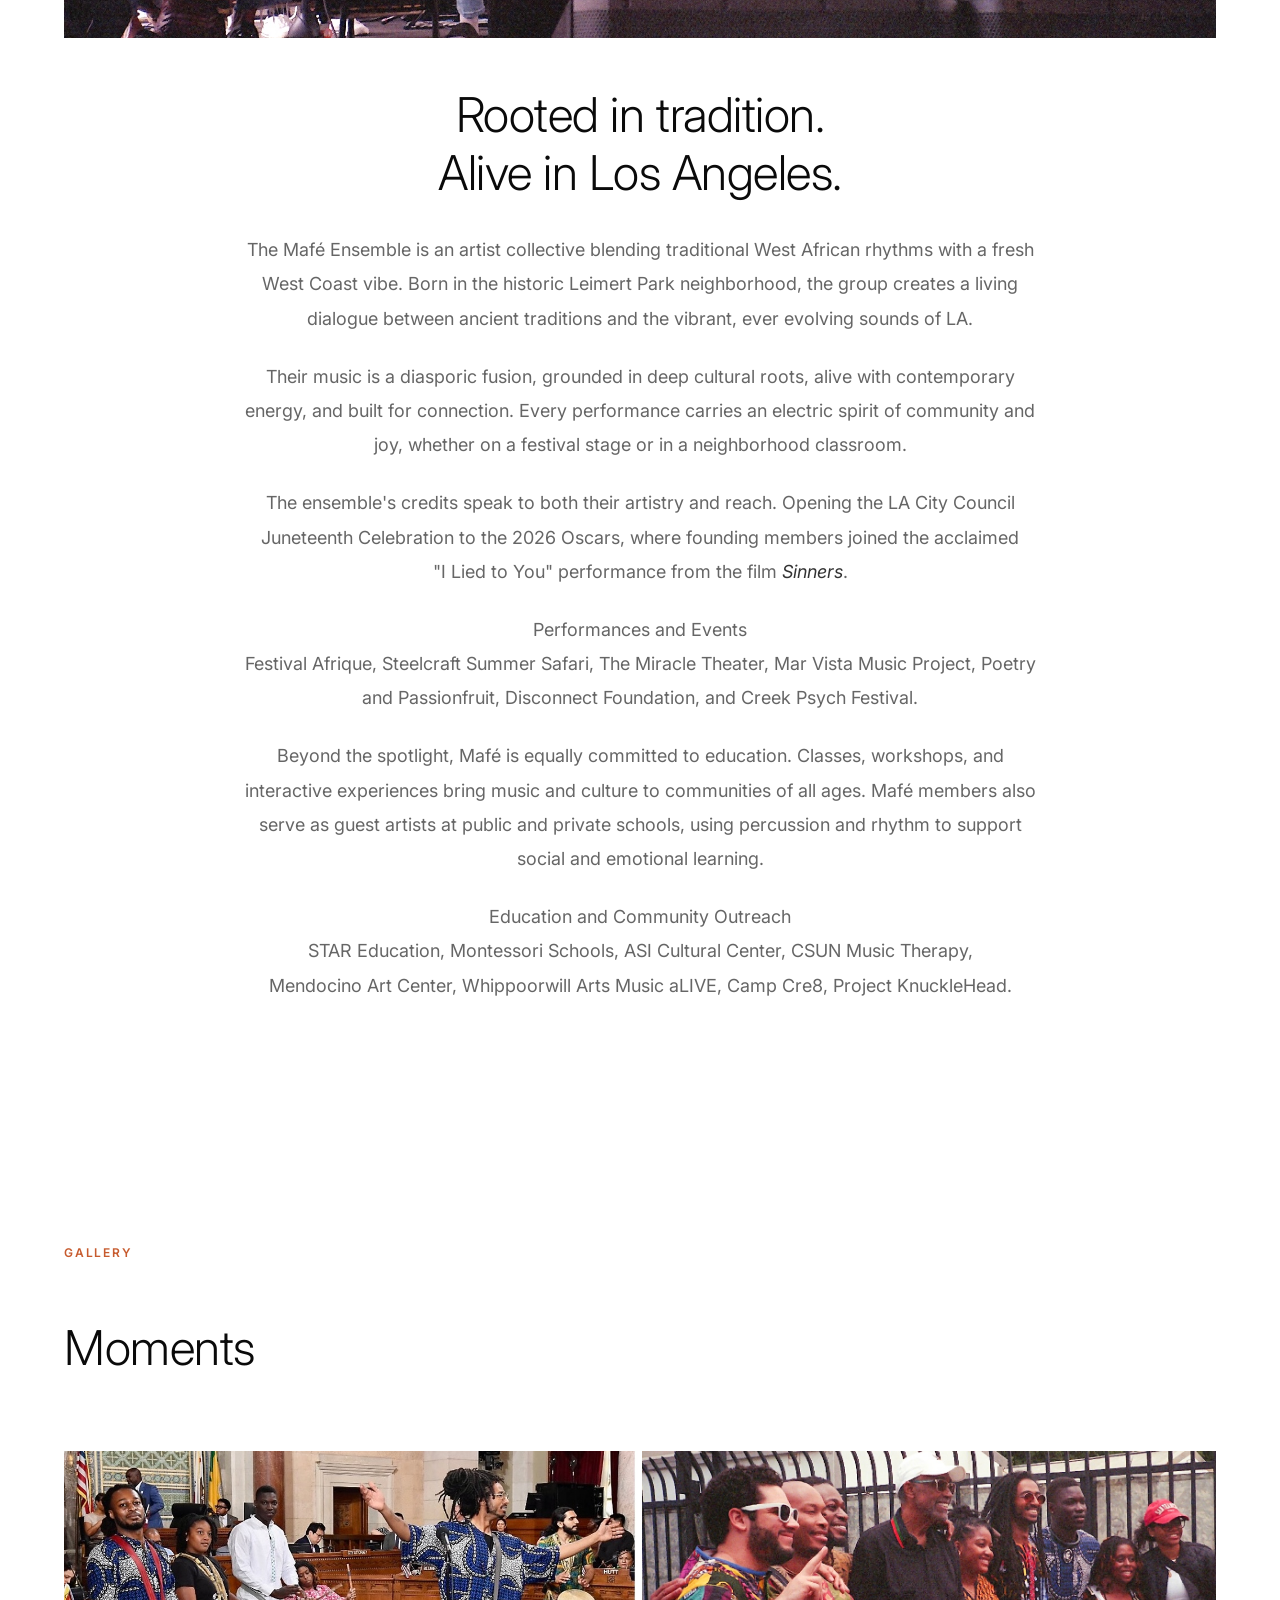
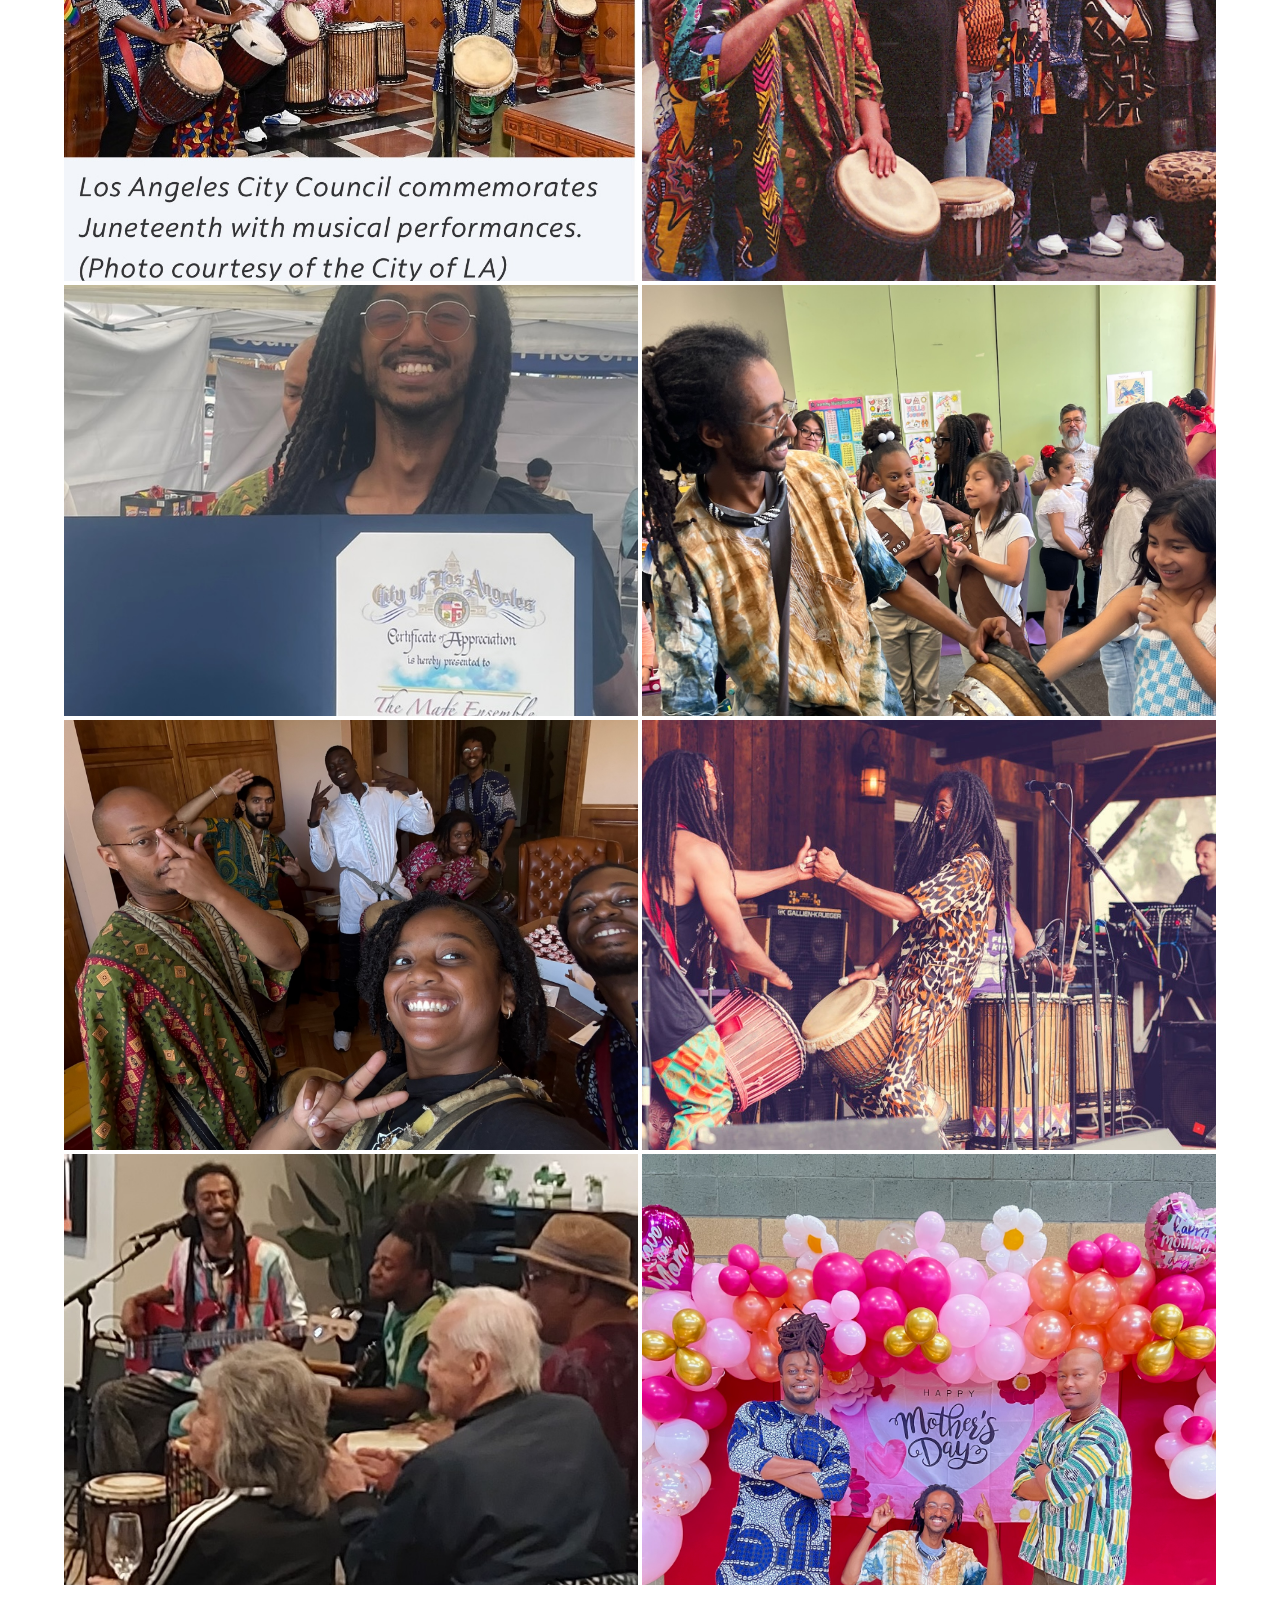
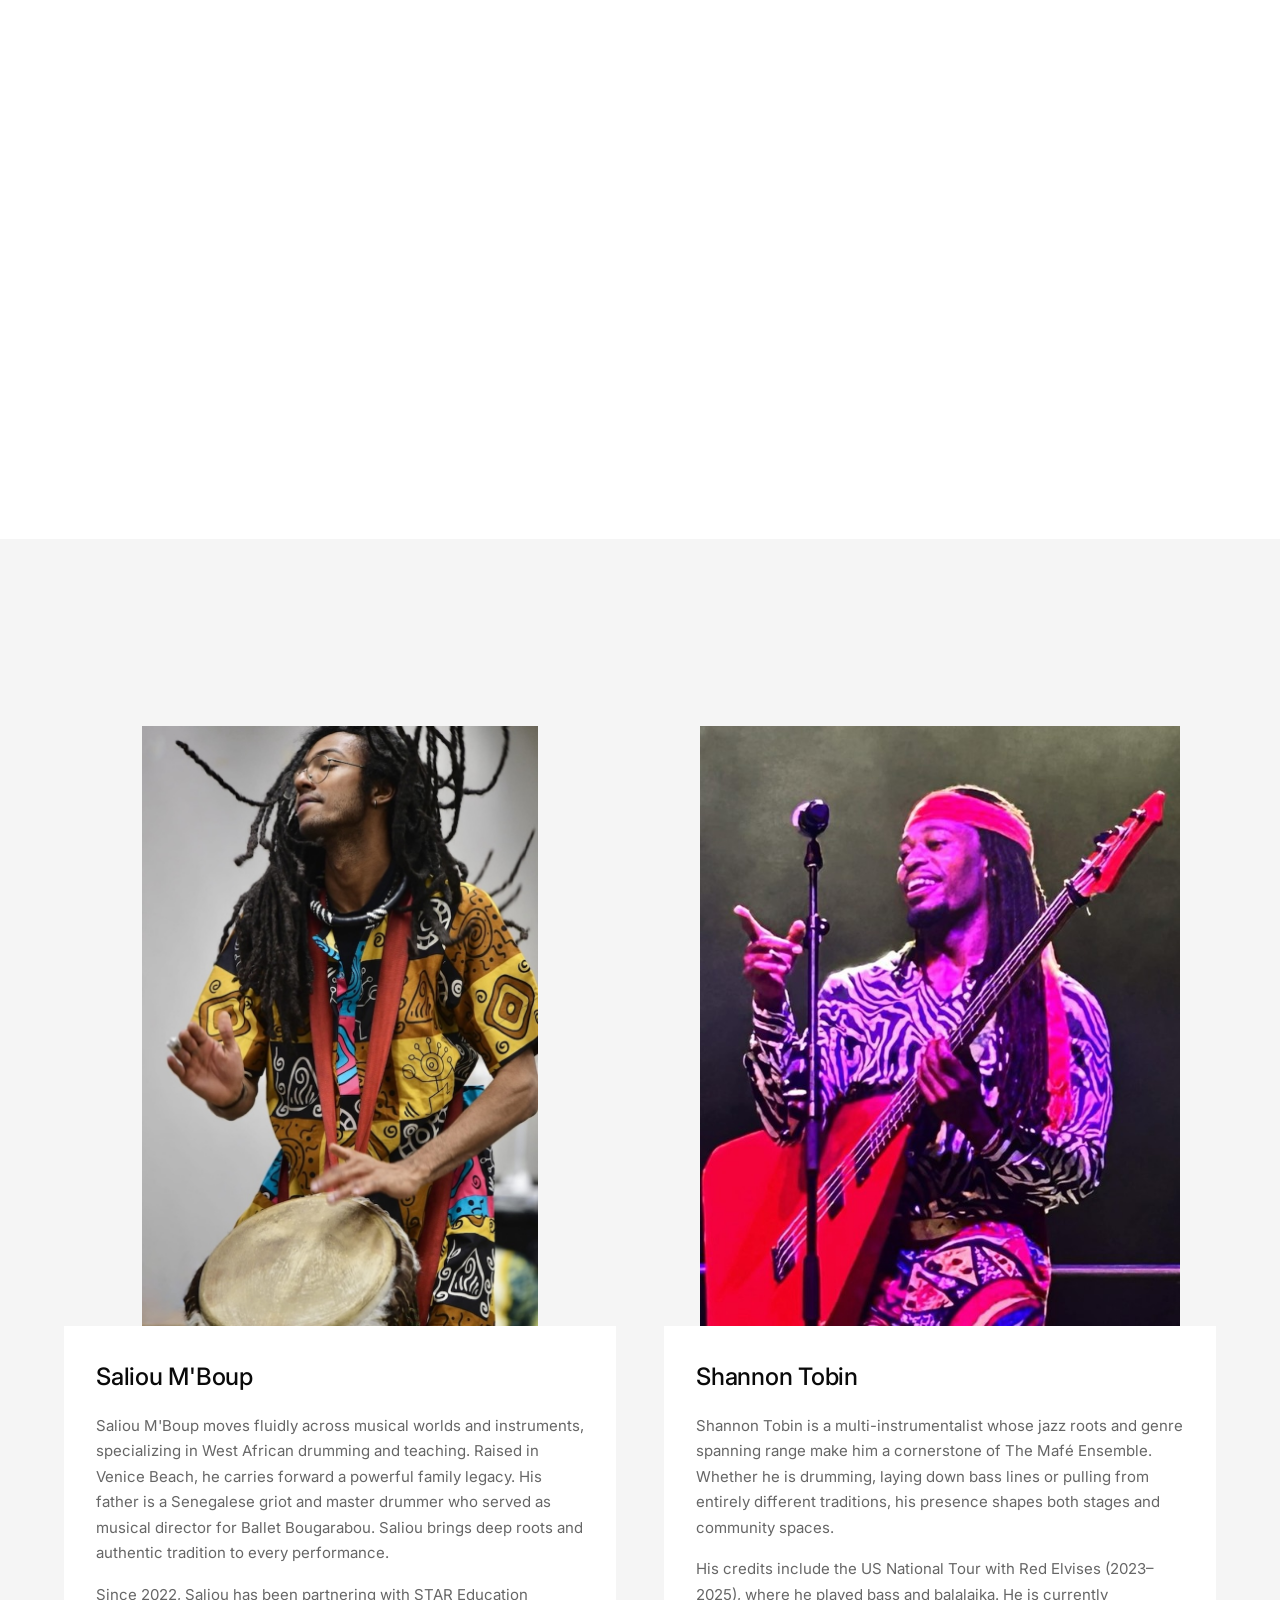
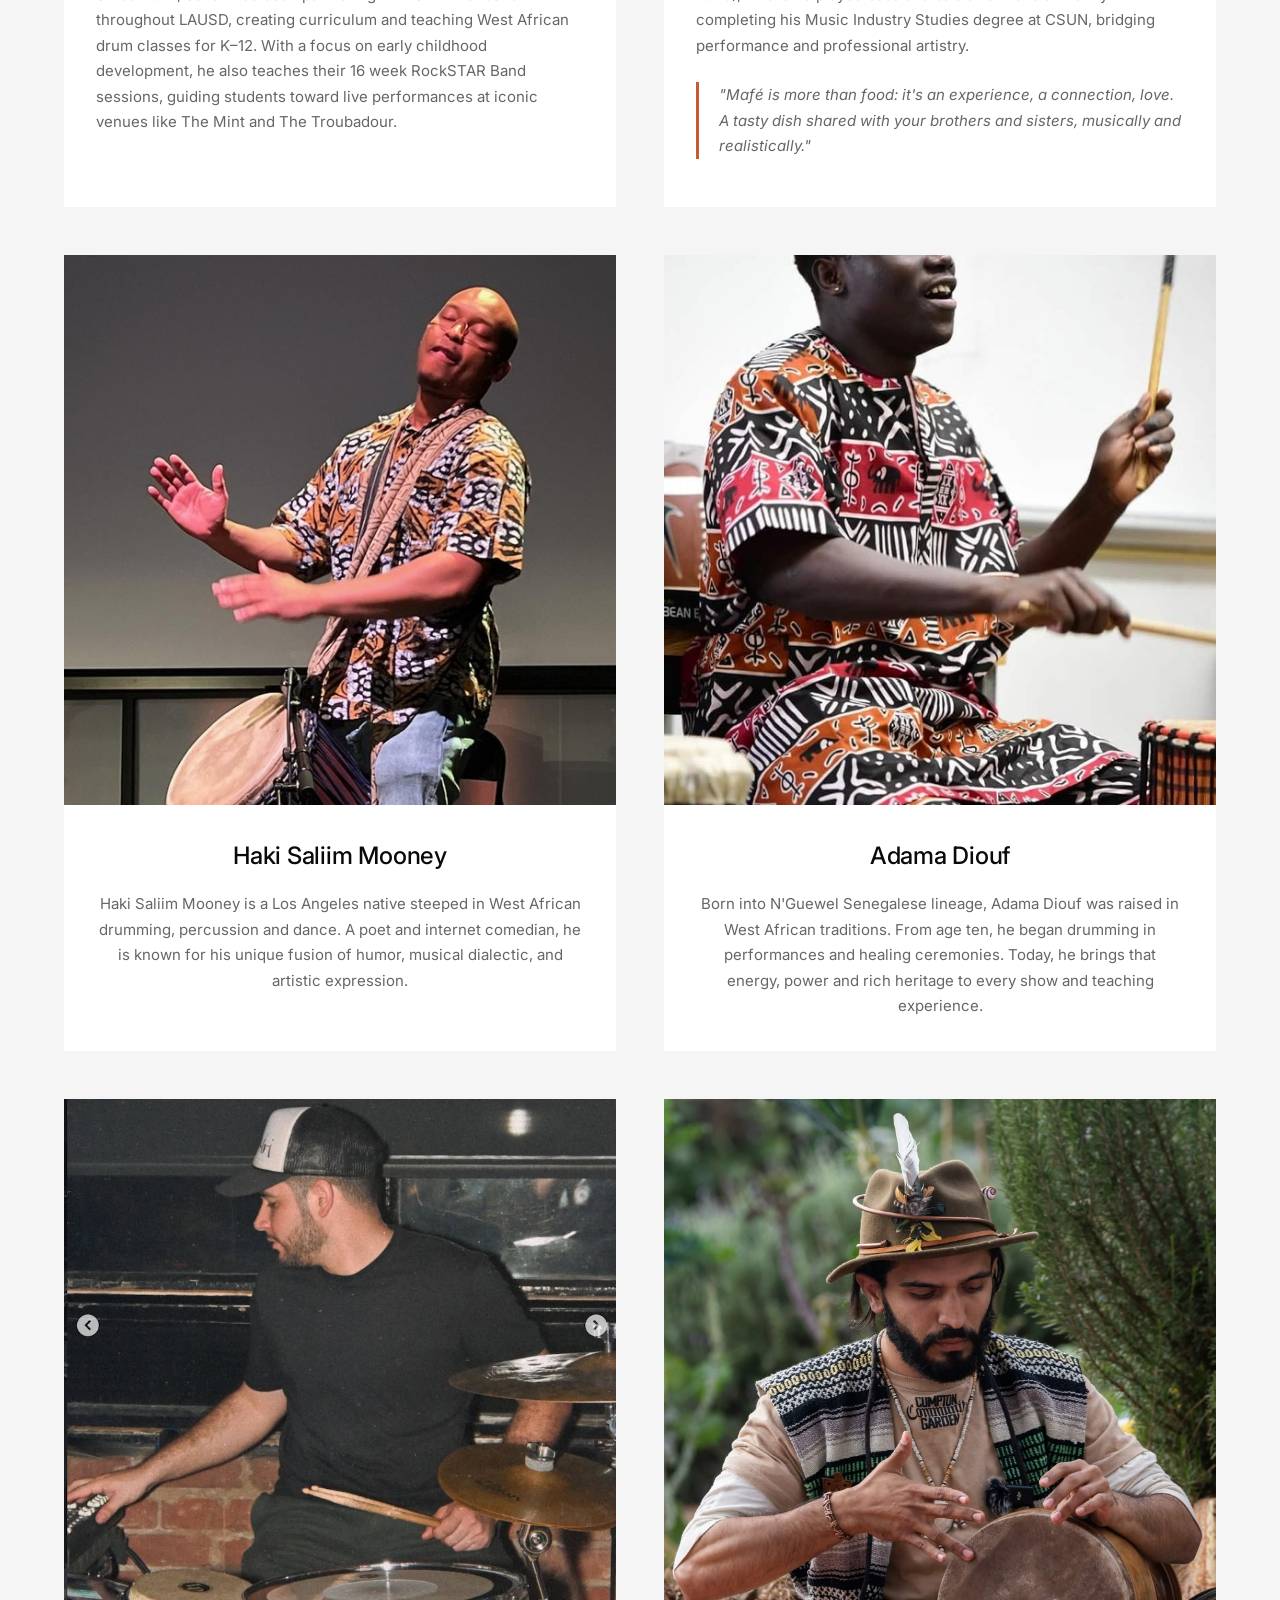
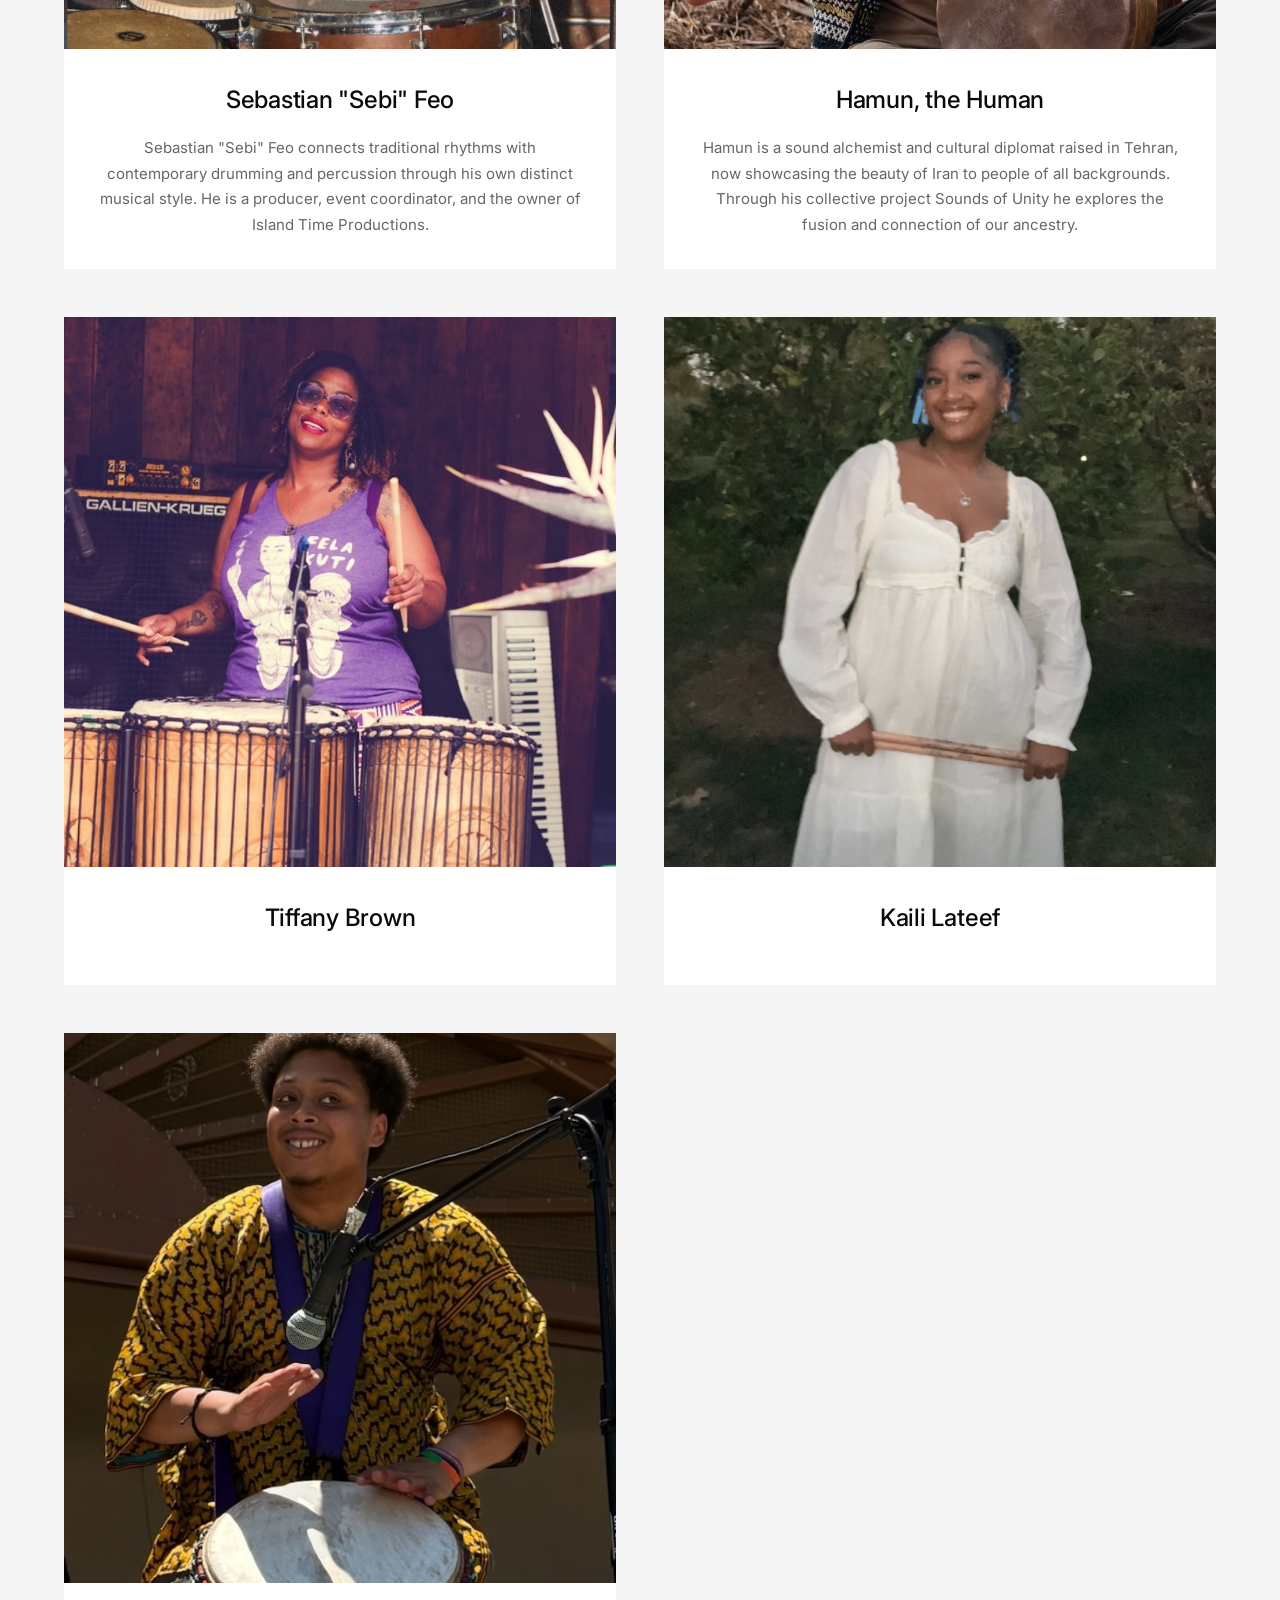
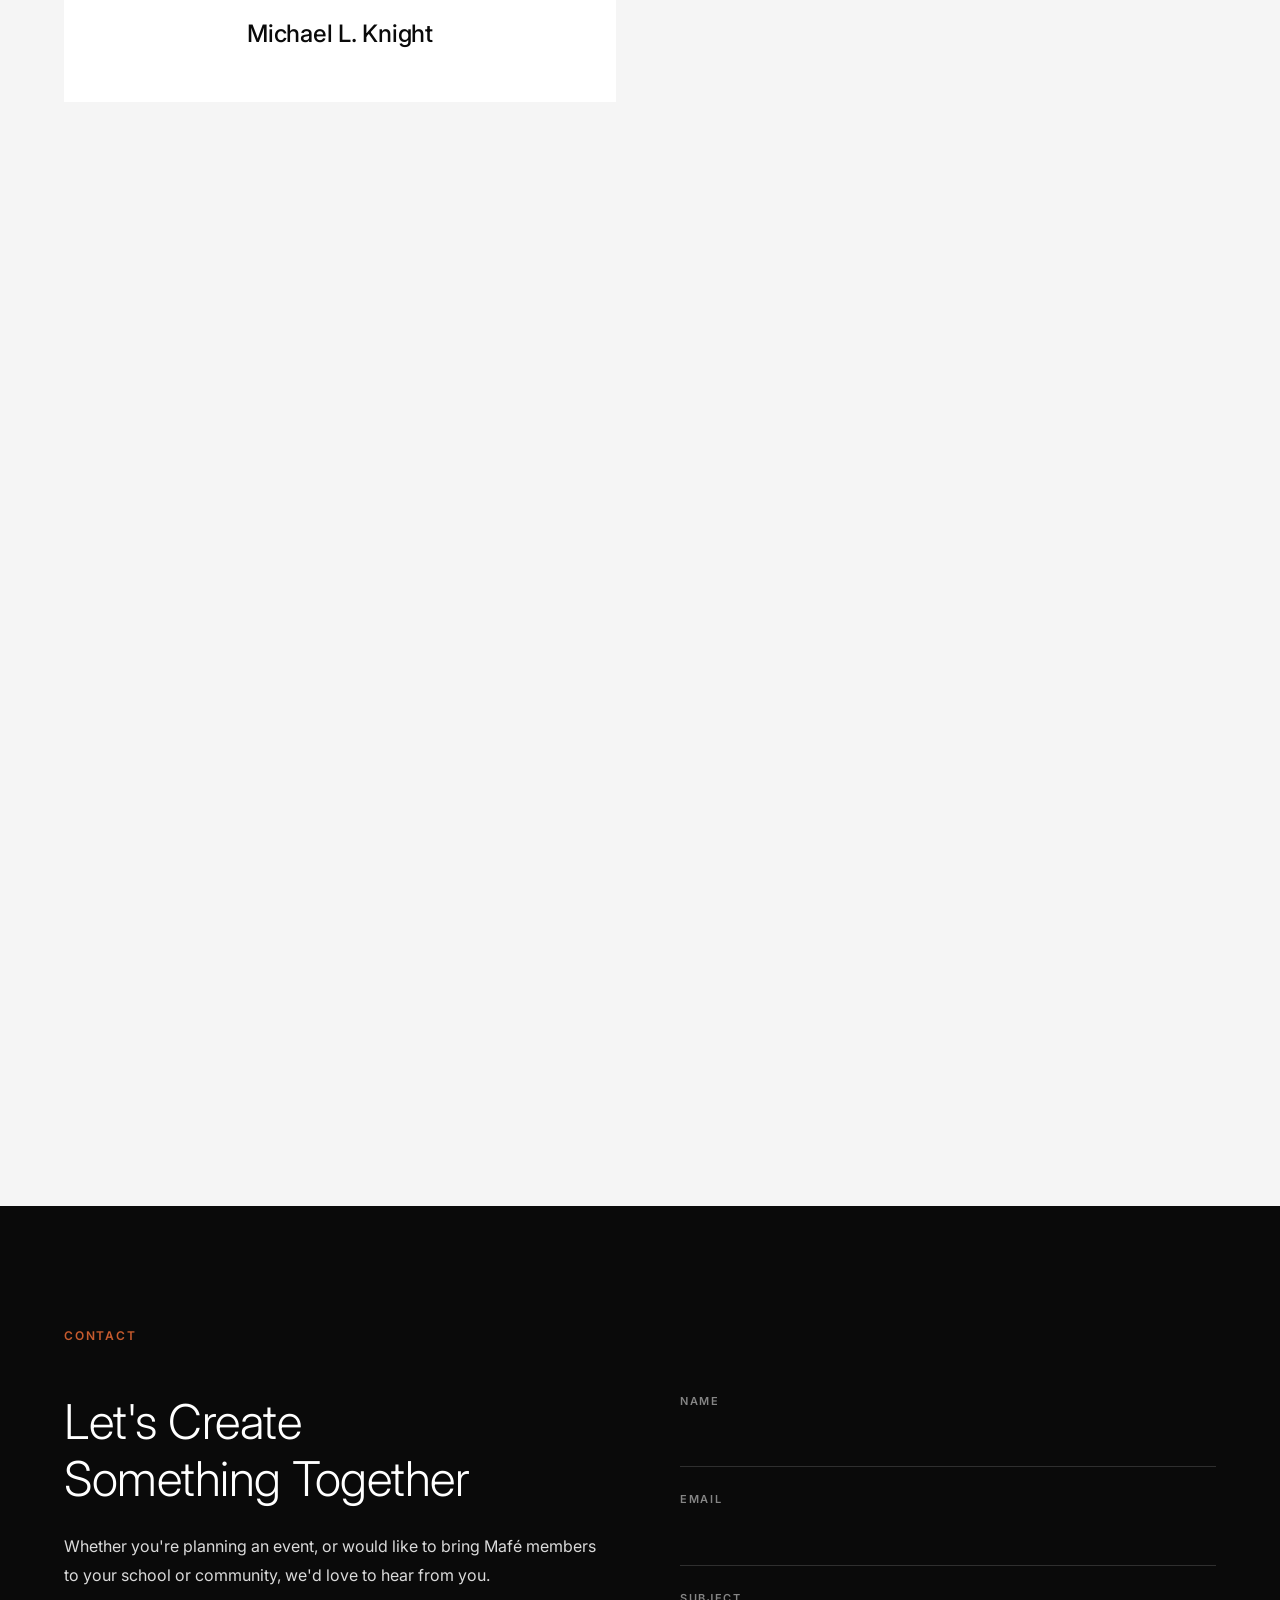
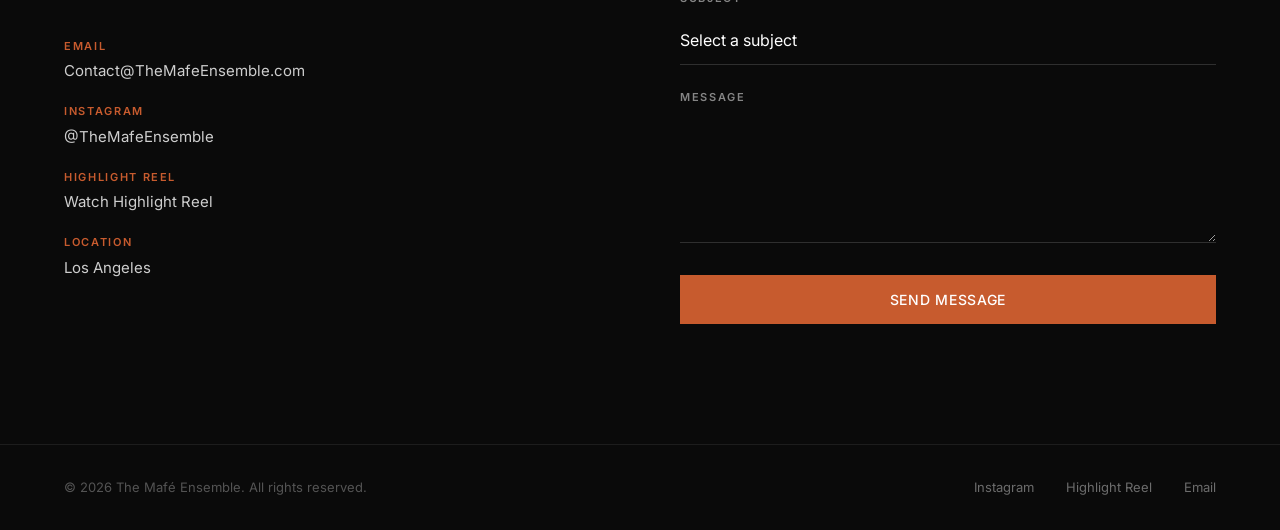
==== commit f22e7a4c: "Fix typo: Whippoorwill Arts spelling in about section" ====
--- a/index.html
+++ b/index.html
@@ -92,7 +92,7 @@
           <p>The ensemble's credits speak to both their artistry and reach. Opening the LA City Council Juneteenth Celebration to the 2026 Oscars, where founding members joined the acclaimed "I&nbsp;Lied&nbsp;to&nbsp;You" performance from the film <em>Sinners</em>.</p>
           <p>Performances and Events<br>Festival Afrique, Steelcraft Summer Safari, The Miracle Theater, Mar Vista Music Project, Poetry and Passionfruit, Disconnect Foundation, and Creek Psych Festival.</p>
           <p>Beyond the spotlight, Mafé is equally committed to education. Classes, workshops, and interactive experiences bring music and culture to communities of all ages. Mafé members also serve as guest artists at public and private schools, using percussion and rhythm to support social and emotional learning.</p>
-          <p>Education and Community Outreach<br>STAR Education, Montessori Schools, ASI Cultural Center, CSUN Music Therapy, Mendocino&nbsp;Art&nbsp;Center, Whipporwill Arts Music aLIVE, Camp Cre8, Project KnuckleHead.</p>
+          <p>Education and Community Outreach<br>STAR Education, Montessori Schools, ASI Cultural Center, CSUN Music Therapy, Mendocino&nbsp;Art&nbsp;Center, Whippoorwill Arts Music aLIVE, Camp Cre8, Project KnuckleHead.</p>
         </div>
       </div>
     </div>
